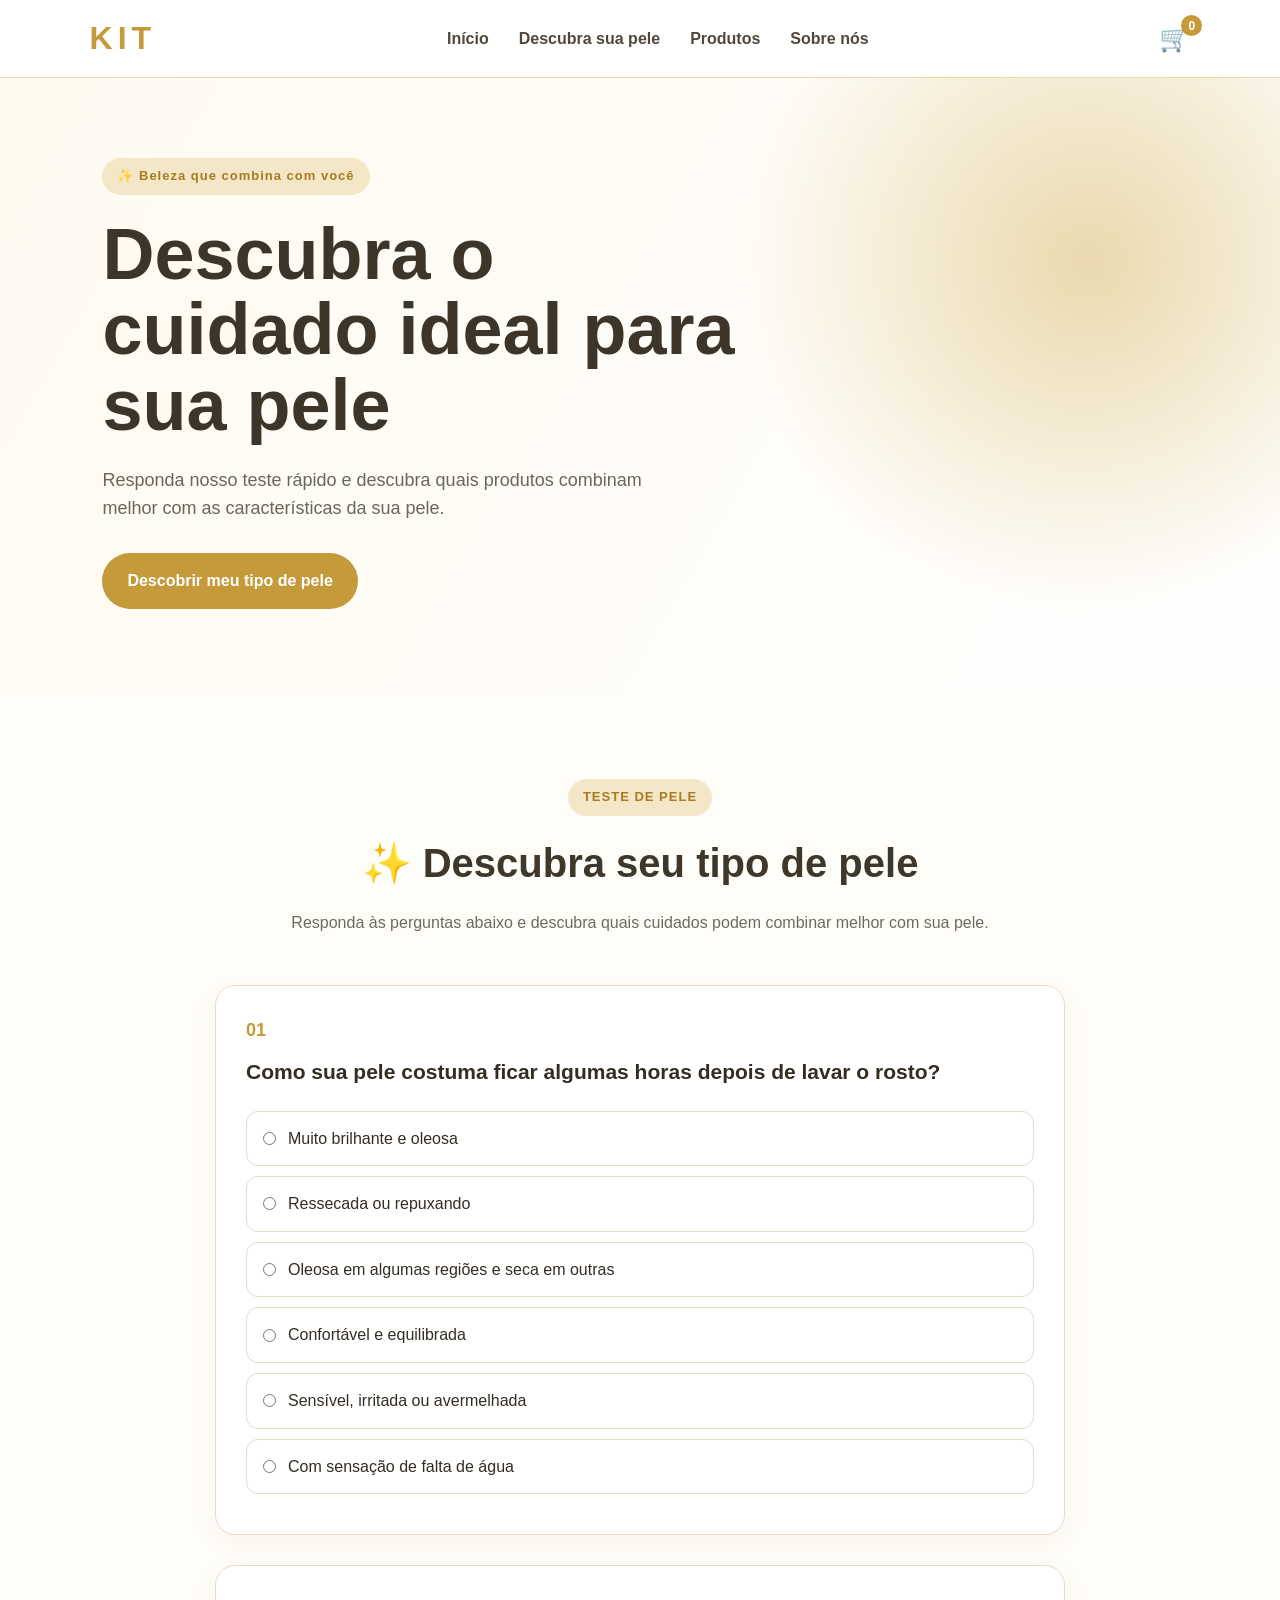
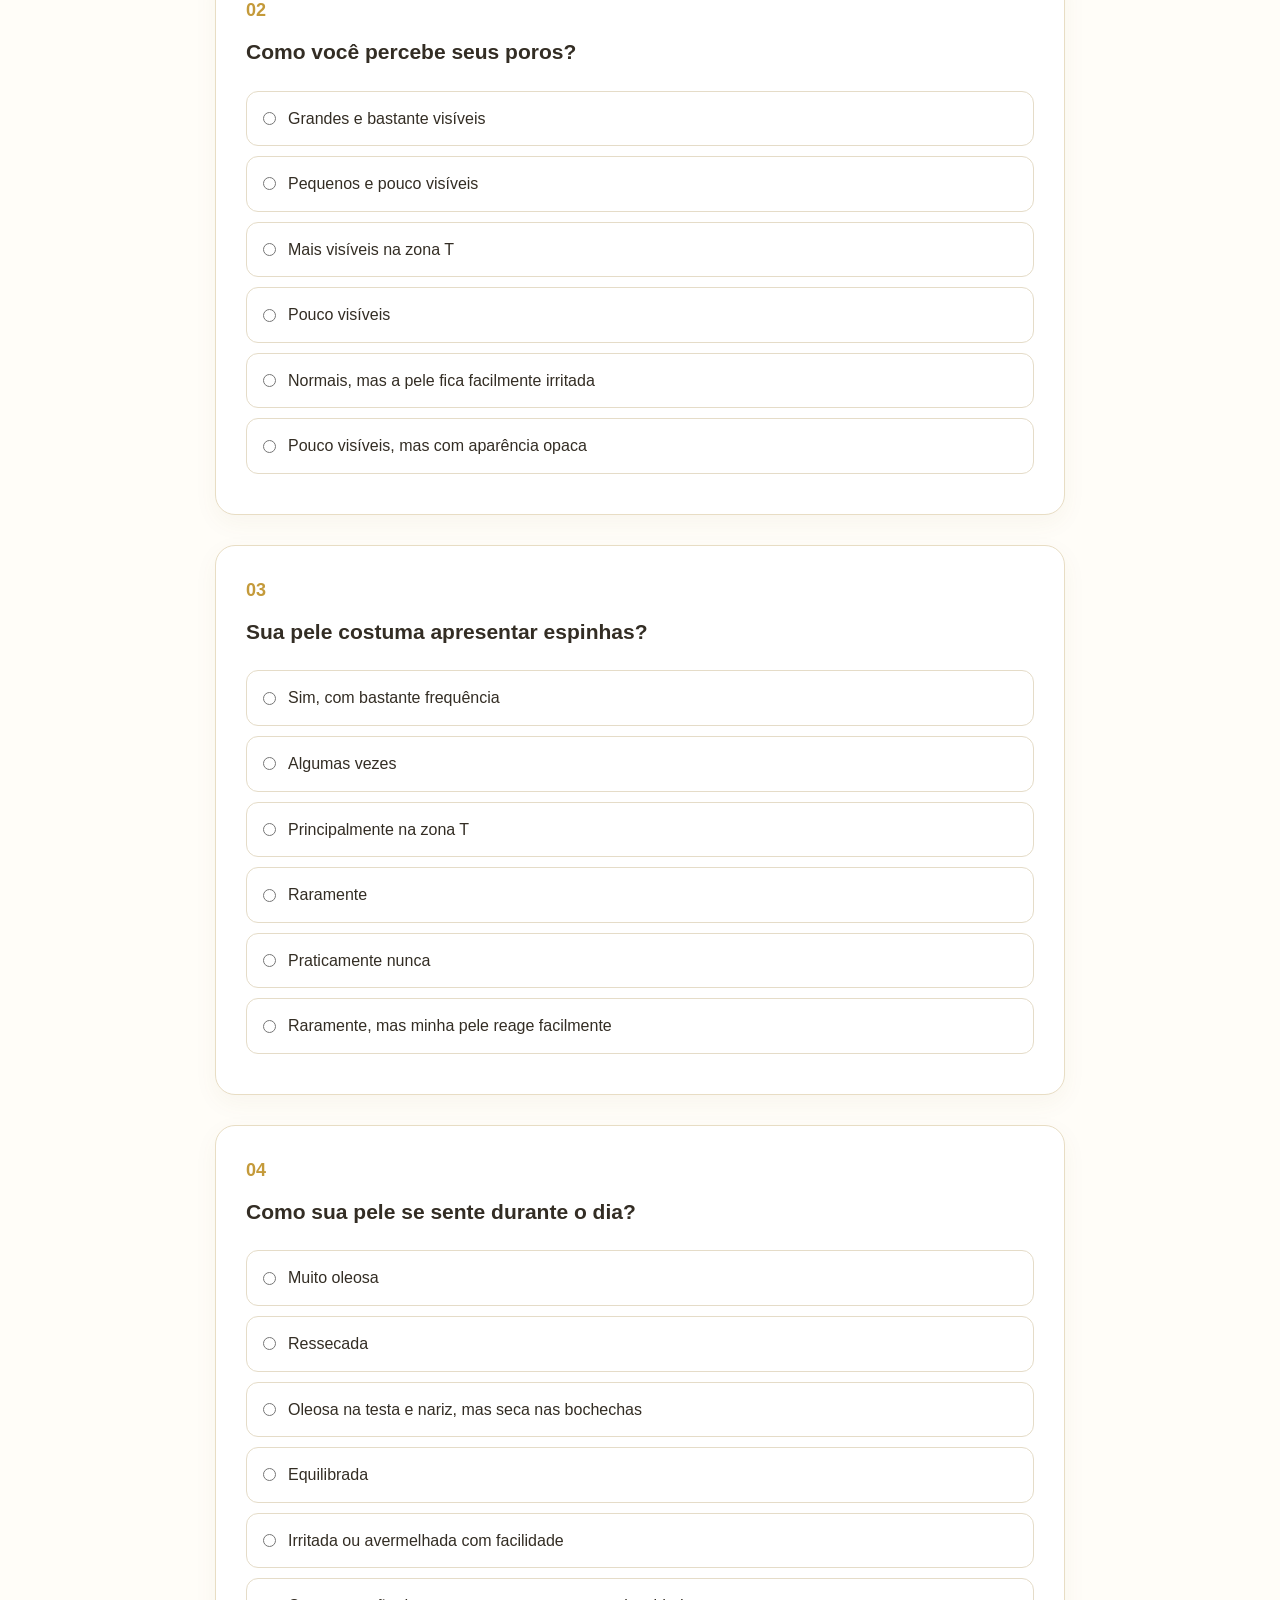
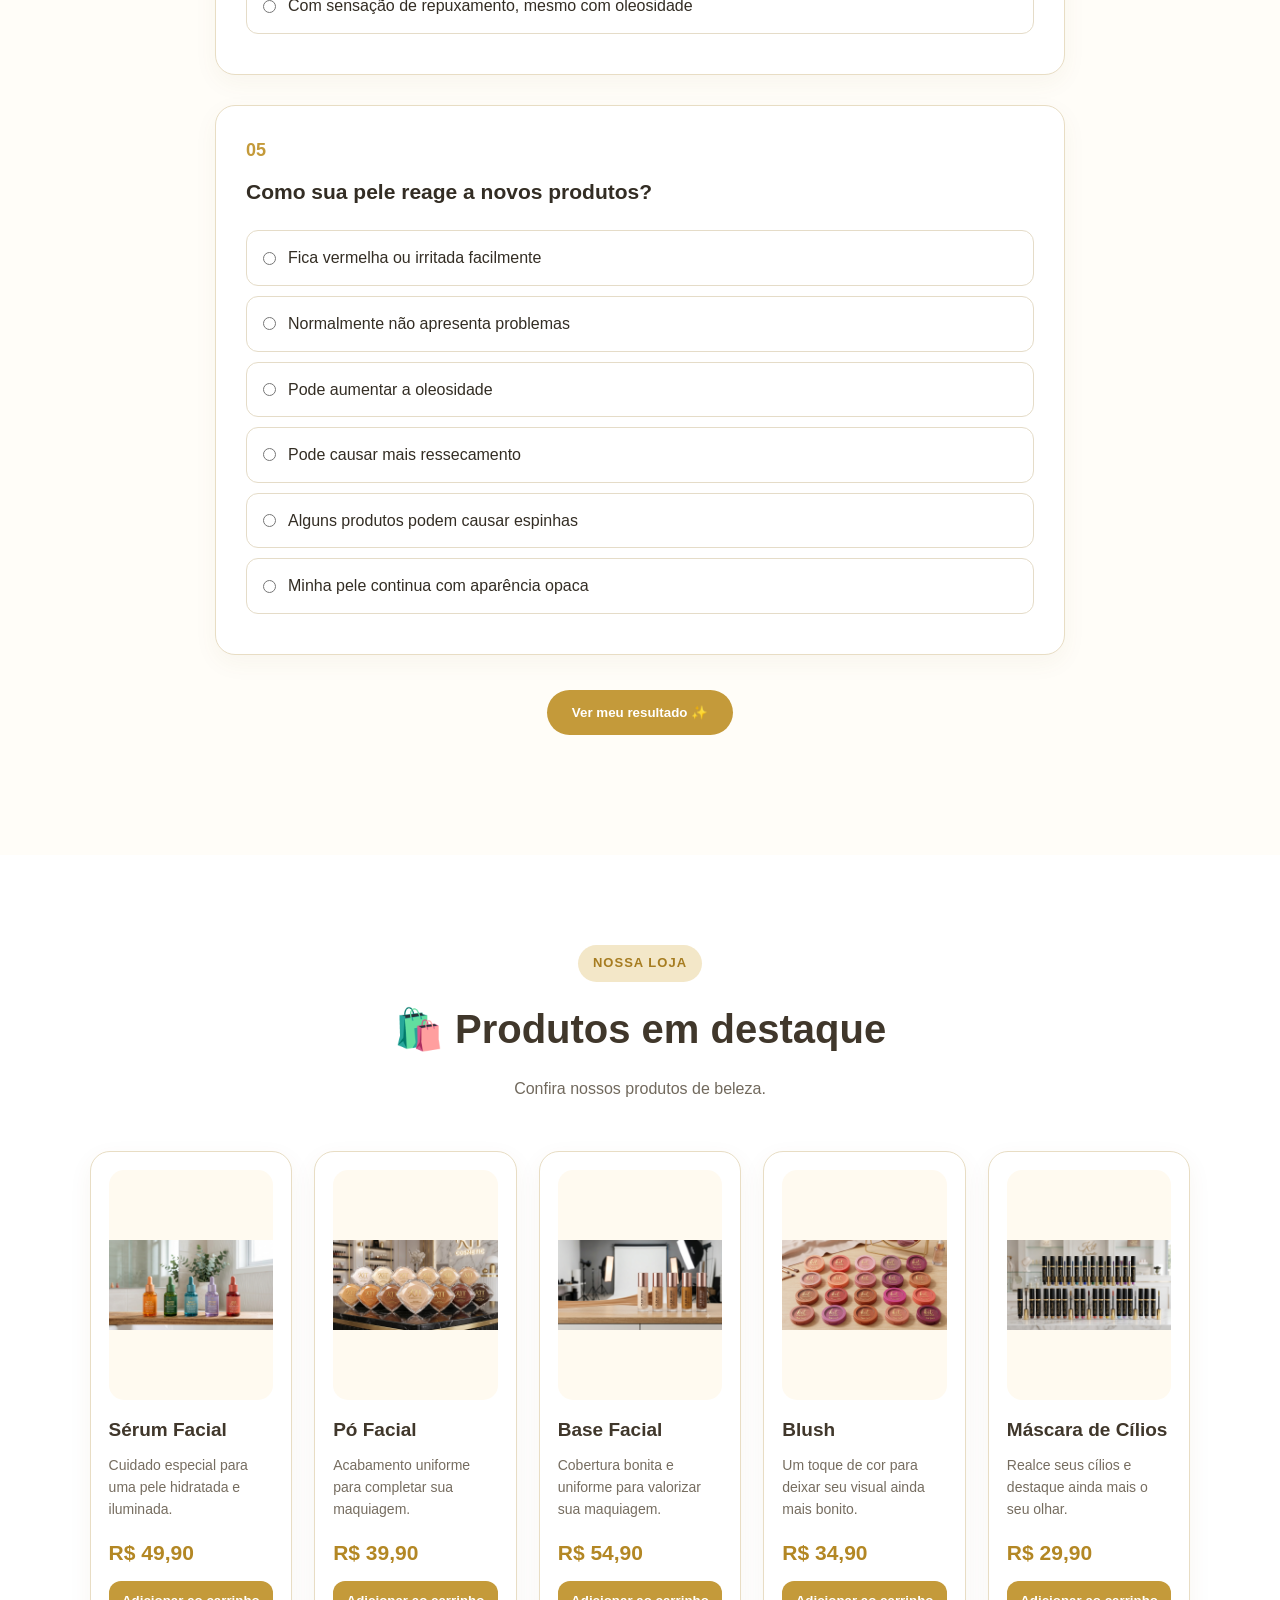
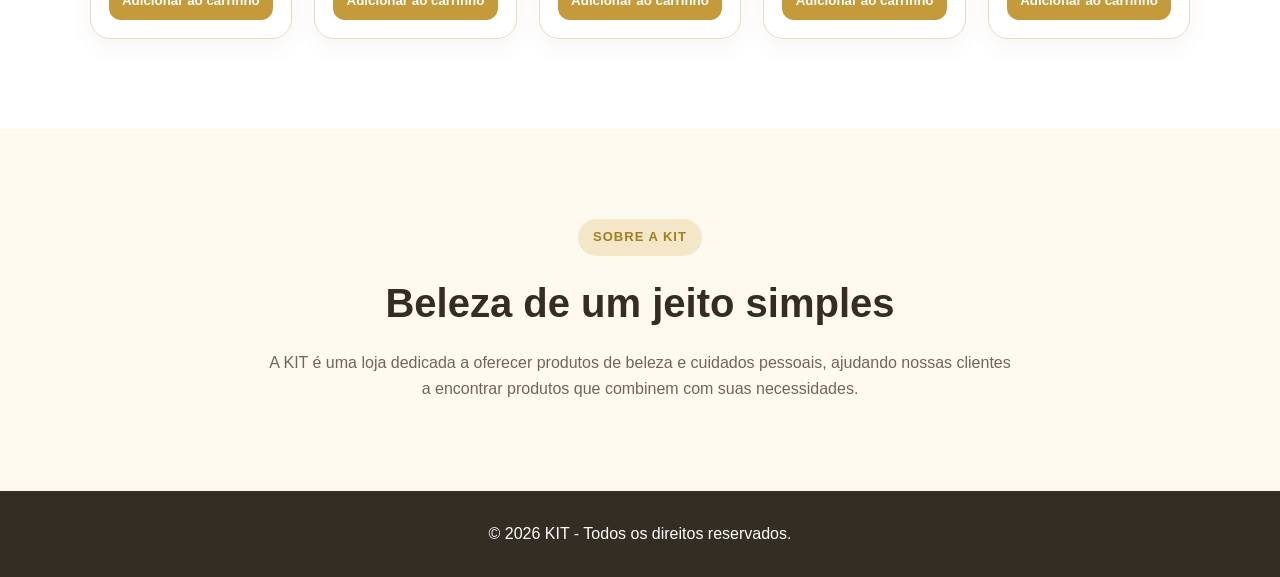
==== index.html @ 7e0942c6 "atualização" ====
<!DOCTYPE html>
<html lang="pt-BR">

<head>
    <meta charset="UTF-8">
    <meta name="viewport" content="width=device-width, initial-scale=1.0">

    <title>KIT | Cosméticos</title>

    <link rel="stylesheet" href="styles.css">
</head>

<body>

<header class="header">

    <a href="#inicio" class="logo">
        KIT
    </a>

    <nav class="menu">
        <a href="#inicio">Início</a>
        <a href="#pele">Descubra sua pele</a>
        <a href="#produtos">Produtos</a>
        <a href="#sobre">Sobre nós</a>
    </nav>

    <button class="carrinho" id="abrirCarrinho" type="button">
        🛒
        <span id="contadorCarrinho">0</span>
    </button>

</header>


<main>

    <!-- BANNER -->

    <section id="inicio" class="banner">

        <div class="banner-texto">

            <span class="tag-banner">
                ✨ Beleza que combina com você
            </span>

            <h1>
                Descubra o cuidado
                ideal para sua pele
            </h1>

            <p>
                Responda nosso teste rápido e descubra
                quais produtos combinam melhor com
                as características da sua pele.
            </p>

            <a href="#pele" class="botao">
                Descobrir meu tipo de pele
            </a>

        </div>

    </section>


    <!-- QUIZ -->

    <section id="pele" class="questionario">

        <div class="titulo-secao">

            <span class="tag">
                TESTE DE PELE
            </span>

            <h2>
                ✨ Descubra seu tipo de pele
            </h2>

            <p>
                Responda às perguntas abaixo e descubra
                quais cuidados podem combinar melhor
                com sua pele.
            </p>

        </div>


        <form id="formularioPele">

            <div class="pergunta">

                <span class="numero-pergunta">01</span>

                <h3>
                    Como sua pele costuma ficar algumas
                    horas depois de lavar o rosto?
                </h3>

                <label>
                    <input type="radio" name="pergunta1" value="oleosa" required>
                    <span>Muito brilhante e oleosa</span>
                </label>

                <label>
                    <input type="radio" name="pergunta1" value="seca">
                    <span>Ressecada ou repuxando</span>
                </label>

                <label>
                    <input type="radio" name="pergunta1" value="mista">
                    <span>Oleosa em algumas regiões e seca em outras</span>
                </label>

                <label>
                    <input type="radio" name="pergunta1" value="normal">
                    <span>Confortável e equilibrada</span>
                </label>

                <label>
                    <input type="radio" name="pergunta1" value="sensivel">
                    <span>Sensível, irritada ou avermelhada</span>
                </label>

                <label>
                    <input type="radio" name="pergunta1" value="desidratada">
                    <span>Com sensação de falta de água</span>
                </label>

            </div>


            <div class="pergunta">

                <span class="numero-pergunta">02</span>

                <h3>
                    Como você percebe seus poros?
                </h3>

                <label>
                    <input type="radio" name="pergunta2" value="oleosa" required>
                    <span>Grandes e bastante visíveis</span>
                </label>

                <label>
                    <input type="radio" name="pergunta2" value="seca">
                    <span>Pequenos e pouco visíveis</span>
                </label>

                <label>
                    <input type="radio" name="pergunta2" value="mista">
                    <span>Mais visíveis na zona T</span>
                </label>

                <label>
                    <input type="radio" name="pergunta2" value="normal">
                    <span>Pouco visíveis</span>
                </label>

                <label>
                    <input type="radio" name="pergunta2" value="sensivel">
                    <span>Normais, mas a pele fica facilmente irritada</span>
                </label>

                <label>
                    <input type="radio" name="pergunta2" value="desidratada">
                    <span>Pouco visíveis, mas com aparência opaca</span>
                </label>

            </div>


            <div class="pergunta">

                <span class="numero-pergunta">03</span>

                <h3>
                    Sua pele costuma apresentar espinhas?
                </h3>

                <label>
                    <input type="radio" name="pergunta3" value="acneica" required>
                    <span>Sim, com bastante frequência</span>
                </label>

                <label>
                    <input type="radio" name="pergunta3" value="oleosa">
                    <span>Algumas vezes</span>
                </label>

                <label>
                    <input type="radio" name="pergunta3" value="mista">
                    <span>Principalmente na zona T</span>
                </label>

                <label>
                    <input type="radio" name="pergunta3" value="normal">
                    <span>Raramente</span>
                </label>

                <label>
                    <input type="radio" name="pergunta3" value="seca">
                    <span>Praticamente nunca</span>
                </label>

                <label>
                    <input type="radio" name="pergunta3" value="sensivel">
                    <span>Raramente, mas minha pele reage facilmente</span>
                </label>

            </div>


            <div class="pergunta">

                <span class="numero-pergunta">04</span>

                <h3>
                    Como sua pele se sente durante o dia?
                </h3>

                <label>
                    <input type="radio" name="pergunta4" value="oleosa" required>
                    <span>Muito oleosa</span>
                </label>

                <label>
                    <input type="radio" name="pergunta4" value="seca">
                    <span>Ressecada</span>
                </label>

                <label>
                    <input type="radio" name="pergunta4" value="mista">
                    <span>Oleosa na testa e nariz, mas seca nas bochechas</span>
                </label>

                <label>
                    <input type="radio" name="pergunta4" value="normal">
                    <span>Equilibrada</span>
                </label>

                <label>
                    <input type="radio" name="pergunta4" value="sensivel">
                    <span>Irritada ou avermelhada com facilidade</span>
                </label>

                <label>
                    <input type="radio" name="pergunta4" value="desidratada">
                    <span>Com sensação de repuxamento, mesmo com oleosidade</span>
                </label>

            </div>


            <div class="pergunta">

                <span class="numero-pergunta">05</span>

                <h3>
                    Como sua pele reage a novos produtos?
                </h3>

                <label>
                    <input type="radio" name="pergunta5" value="sensivel" required>
                    <span>Fica vermelha ou irritada facilmente</span>
                </label>

                <label>
                    <input type="radio" name="pergunta5" value="normal">
                    <span>Normalmente não apresenta problemas</span>
                </label>

                <label>
                    <input type="radio" name="pergunta5" value="oleosa">
                    <span>Pode aumentar a oleosidade</span>
                </label>

                <label>
                    <input type="radio" name="pergunta5" value="seca">
                    <span>Pode causar mais ressecamento</span>
                </label>

                <label>
                    <input type="radio" name="pergunta5" value="acneica">
                    <span>Alguns produtos podem causar espinhas</span>
                </label>

                <label>
                    <input type="radio" name="pergunta5" value="desidratada">
                    <span>Minha pele continua com aparência opaca</span>
                </label>

            </div>


            <button type="submit" class="botao resultado-btn">
                Ver meu resultado ✨
            </button>

        </form>


        <div id="resultado" class="resultado"></div>

    </section>


    <!-- PRODUTOS -->

    <section id="produtos" class="produtos">

        <div class="titulo-secao">

            <span class="tag">
                NOSSA LOJA
            </span>

            <h2>
                🛍️ Produtos em destaque
            </h2>

            <p>
                Confira nossos produtos de beleza.
            </p>

        </div>


        <div class="produtos-container">


            <article class="produto">

                <div class="produto-imagem">
                    <img src="seruns.png" alt="Sérum facial">
                </div>

                <h3>Sérum Facial</h3>

                <p>
                    Cuidado especial para uma pele hidratada
                    e iluminada.
                </p>

                <span class="preco">
                    R$ 49,90
                </span>

                <button class="btn-comprar" data-produto="Sérum Facial">
                    Adicionar ao carrinho
                </button>

            </article>


            <article class="produto">

                <div class="produto-imagem">
                    <img src="pó.png" alt="Pó facial">
                </div>

                <h3>Pó Facial</h3>

                <p>
                    Acabamento uniforme para completar
                    sua maquiagem.
                </p>

                <span class="preco">
                    R$ 39,90
                </span>

                <button class="btn-comprar" data-produto="Pó Facial">
                    Adicionar ao carrinho
                </button>

            </article>


            <article class="produto">

                <div class="produto-imagem">
                    <img src="base.png" alt="Base facial">
                </div>

                <h3>Base Facial</h3>

                <p>
                    Cobertura bonita e uniforme para
                    valorizar sua maquiagem.
                </p>

                <span class="preco">
                    R$ 54,90
                </span>

                <button class="btn-comprar" data-produto="Base Facial">
                    Adicionar ao carrinho
                </button>

            </article>


            <article class="produto">

                <div class="produto-imagem">
                    <img src="blush.png" alt="Blush">
                </div>

                <h3>Blush</h3>

                <p>
                    Um toque de cor para deixar seu visual
                    ainda mais bonito.
                </p>

                <span class="preco">
                    R$ 34,90
                </span>

                <button class="btn-comprar" data-produto="Blush">
                    Adicionar ao carrinho
                </button>

            </article>


            <article class="produto">

                <div class="produto-imagem">
                    <img src="cilios.png" alt="Máscara de cílios">
                </div>

                <h3>Máscara de Cílios</h3>

                <p>
                    Realce seus cílios e destaque ainda
                    mais o seu olhar.
                </p>

                <span class="preco">
                    R$ 29,90
                </span>

                <button class="btn-comprar" data-produto="Máscara de Cílios">
                    Adicionar ao carrinho
                </button>

            </article>

        </div>

    </section>


    <!-- SOBRE -->

    <section id="sobre" class="sobre">

        <span class="tag">
            SOBRE A KIT
        </span>

        <h2>
            Beleza de um jeito simples
        </h2>

        <p>
            A KIT é uma loja dedicada a oferecer produtos
            de beleza e cuidados pessoais, ajudando nossas
            clientes a encontrar produtos que combinem com
            suas necessidades.
        </p>

    </section>

</main>


<!-- MODAL DO CARRINHO -->

<div id="modalCarrinho" class="modal">

    <div class="modal-conteudo">

        <button id="fecharCarrinho" class="fechar" type="button">
            ×
        </button>

        <h2>
            🛒 Seu carrinho
        </h2>

        <div id="listaCarrinho">
            <p class="carrinho-vazio">
                Seu carrinho está vazio.
            </p>
        </div>

        <div class="total-carrinho">
            Total:
            <strong id="totalCarrinho">
                R$ 0,00
            </strong>
        </div>

        <button id="finalizarCompra" class="botao" type="button">
            Finalizar compra
        </button>

    </div>

</div>


<footer>

    <p>
        © 2026 KIT - Todos os direitos reservados.
    </p>

</footer>


<script src="script.js"></script>

</body>
</html>
---- styles.css ----
* {
    margin: 0;
    padding: 0;
    box-sizing: border-box;
}

html {
    scroll-behavior: smooth;
}

body {
    font-family: Arial, Helvetica, sans-serif;
    background: #fffdf8;
    color: #332d24;
    line-height: 1.6;
}

.header {
    position: sticky;
    top: 0;
    z-index: 1000;

    min-height: 78px;
    padding: 0 7%;

    display: flex;
    align-items: center;
    justify-content: space-between;

    background: rgba(255, 255, 255, 0.96);
    border-bottom: 1px solid #ead9ad;
}

.logo {
    text-decoration: none;
    color: #c49a3a;

    font-size: 32px;
    font-weight: 900;
    letter-spacing: 5px;
}

.menu {
    display: flex;
    align-items: center;
    gap: 30px;
}

.menu a {
    color: #51483b;
    text-decoration: none;
    font-weight: 600;
    transition: 0.2s;
}

.menu a:hover {
    color: #c49a3a;
}

.carrinho {
    position: relative;

    border: 0;
    background: transparent;

    font-size: 25px;
    cursor: pointer;
}

#contadorCarrinho {
    position: absolute;
    top: -9px;
    right: -12px;

    min-width: 21px;
    height: 21px;

    display: flex;
    align-items: center;
    justify-content: center;

    border-radius: 50%;

    background: #c49a3a;
    color: white;

    font-size: 12px;
    font-weight: bold;
}

.banner {
    min-height: 570px;

    display: flex;
    align-items: center;

    padding: 80px 8%;

    background:
        radial-gradient(circle at 85% 30%, #ead9ad 0, transparent 30%),
        linear-gradient(120deg, #fffaf0, #ffffff);
}

.banner-texto {
    max-width: 650px;
}

.tag,
.tag-banner {
    display: inline-block;

    padding: 8px 15px;

    border-radius: 30px;

    background: #f3e7c8;
    color: #a67c20;

    font-size: 13px;
    font-weight: 800;
    letter-spacing: 1px;
}

.banner h1 {
    margin: 22px 0;

    font-size: clamp(42px, 6vw, 72px);
    line-height: 1.05;

    color: #3d3529;
}

.banner p {
    max-width: 570px;
    margin-bottom: 30px;

    color: #6d6559;
    font-size: 18px;
}

.botao {
    display: inline-block;

    padding: 15px 25px;

    border: 0;
    border-radius: 30px;

    background: #c49a3a;
    color: white;

    text-decoration: none;
    font-weight: 800;

    cursor: pointer;

    transition: 0.25s;
}

.botao:hover {
    background: #a67c20;
    transform: translateY(-2px);
}

.questionario,
.produtos,
.sobre {
    padding: 90px 7%;
}

.titulo-secao {
    max-width: 750px;
    margin: 0 auto 50px;

    text-align: center;
}

.titulo-secao h2 {
    margin: 15px 0;

    font-size: 40px;
    color: #40372b;
}

.titulo-secao p {
    color: #71695d;
}

.pergunta {
    max-width: 850px;
    margin: 0 auto 30px;
    padding: 30px;

    background: white;
    border: 1px solid #e8ddc4;
    border-radius: 20px;

    box-shadow: 0 8px 25px rgba(120, 90, 30, 0.05);
}

.numero-pergunta {
    color: #c49a3a;
    font-weight: 900;
    font-size: 18px;
}

.pergunta h3 {
    margin: 10px 0 22px;
    font-size: 21px;
}

.pergunta label {
    display: flex;
    align-items: center;
    gap: 12px;

    margin: 10px 0;
    padding: 14px 16px;

    border: 1px solid #e5dcc8;
    border-radius: 12px;

    cursor: pointer;

    transition: 0.2s;
}

.pergunta label:hover {
    border-color: #c9a957;
    background: #fffdf7;
}

.pergunta input {
    accent-color: #c49a3a;
}

.resultado-btn {
    display: block;
    margin: 35px auto 0;
}

.resultado {
    max-width: 850px;
    margin: 30px auto 0;
}

.resultado-card {
    padding: 30px;

    border-radius: 20px;

    background: #faf3df;
    border: 1px solid #e5d3a3;

    text-align: center;
}

.resultado-card h3 {
    margin-bottom: 10px;
    color: #a67c20;
    font-size: 28px;
}

.produtos {
    background: #ffffff;
}

.produtos-container {
    max-width: 1200px;
    margin: auto;

    display: grid;
    grid-template-columns: repeat(5, 1fr);
    gap: 22px;
}

.produto {
    display: flex;
    flex-direction: column;

    padding: 18px;

    background: white;

    border: 1px solid #e8ddc4;
    border-radius: 20px;

    box-shadow: 0 8px 25px rgba(120, 90, 30, 0.06);

    transition: 0.25s;
}

.produto:hover {
    transform: translateY(-6px);
    box-shadow: 0 15px 35px rgba(120, 90, 30, 0.12);
}

.produto-imagem {
    width: 100%;
    height: 230px;

    display: flex;
    align-items: center;
    justify-content: center;

    margin-bottom: 15px;

    overflow: hidden;

    border-radius: 15px;
    background: #fffaf0;
}

.produto-imagem img {
    width: 100%;
    height: 100%;

    object-fit: contain;

    transition: transform 0.3s;
}

.produto:hover .produto-imagem img {
    transform: scale(1.05);
}

.produto h3 {
    margin-bottom: 8px;
    color: #40372b;
    font-size: 19px;
}

.produto p {
    min-height: 70px;
    color: #766d60;
    font-size: 14px;
}

.preco {
    display: block;

    margin: 12px 0;

    color: #b38724;

    font-size: 21px;
    font-weight: 900;
}

.btn-comprar {
    width: 100%;

    margin-top: auto;
    padding: 12px;

    border: 0;
    border-radius: 12px;

    background: #c49a3a;
    color: white;

    font-weight: 700;

    cursor: pointer;

    transition: 0.2s;
}

.btn-comprar:hover {
    background: #a67c20;
}

.sobre {
    text-align: center;
    background: #fffaf0;
}

.sobre h2 {
    margin: 15px 0;
    font-size: 40px;
}

.sobre p {
    max-width: 750px;
    margin: auto;
    color: #6f6659;
}

footer {
    padding: 30px;

    background: #332d24;
    color: #fff;

    text-align: center;
}


/* MODAL */

.modal {
    position: fixed;
    inset: 0;

    z-index: 2000;

    display: none;
    align-items: center;
    justify-content: center;

    padding: 20px;

    background: rgba(40, 35, 25, 0.6);
}

.modal.aberto {
    display: flex;
}

.modal-conteudo {
    position: relative;

    width: 100%;
    max-width: 550px;
    max-height: 85vh;

    overflow-y: auto;

    padding: 30px;

    border-radius: 20px;

    background: white;
}

.modal-conteudo h2 {
    margin-bottom: 25px;
}

.fechar {
    position: absolute;
    top: 12px;
    right: 18px;

    border: 0;
    background: transparent;

    color: #6c5b3f;

    font-size: 32px;
    cursor: pointer;
}

.item-carrinho {
    display: flex;
    align-items: center;
    justify-content: space-between;

    gap: 15px;

    padding: 15px 0;

    border-bottom: 1px solid #eee;
}

.remover-item {
    padding: 7px 10px;

    border: 0;
    border-radius: 8px;

    background: #f0e4c6;
    color: #8c681d;

    cursor: pointer;
}

.carrinho-vazio {
    padding: 20px 0;
    color: #777;
}

.total-carrinho {
    display: flex;
    justify-content: space-between;

    margin: 25px 0;

    font-size: 20px;
}


/* RESPONSIVO */

@media (max-width: 1050px) {

    .produtos-container {
        grid-template-columns: repeat(3, 1fr);
    }

}

@media (max-width: 750px) {

    .header {
        padding: 15px 5%;
        flex-wrap: wrap;
        gap: 15px;
    }

    .menu {
        order: 3;
        width: 100%;

        justify-content: center;
        gap: 15px;

        overflow-x: auto;
    }

    .menu a {
        font-size: 13px;
        white-space: nowrap;
    }

    .banner {
        min-height: 500px;
        padding: 60px 6%;
    }

    .banner h1 {
        font-size: 43px;
    }

    .questionario,
    .produtos,
    .sobre {
        padding: 65px 5%;
    }

    .titulo-secao h2,
    .sobre h2 {
        font-size: 32px;
    }

    .produtos-container {
        grid-template-columns: repeat(2, 1fr);
    }

}

@media (max-width: 480px) {

    .produtos-container {
        grid-template-columns: 1fr;
    }

    .produto-imagem {
        height: 280px;
    }

    .pergunta {
        padding: 20px;
    }

}
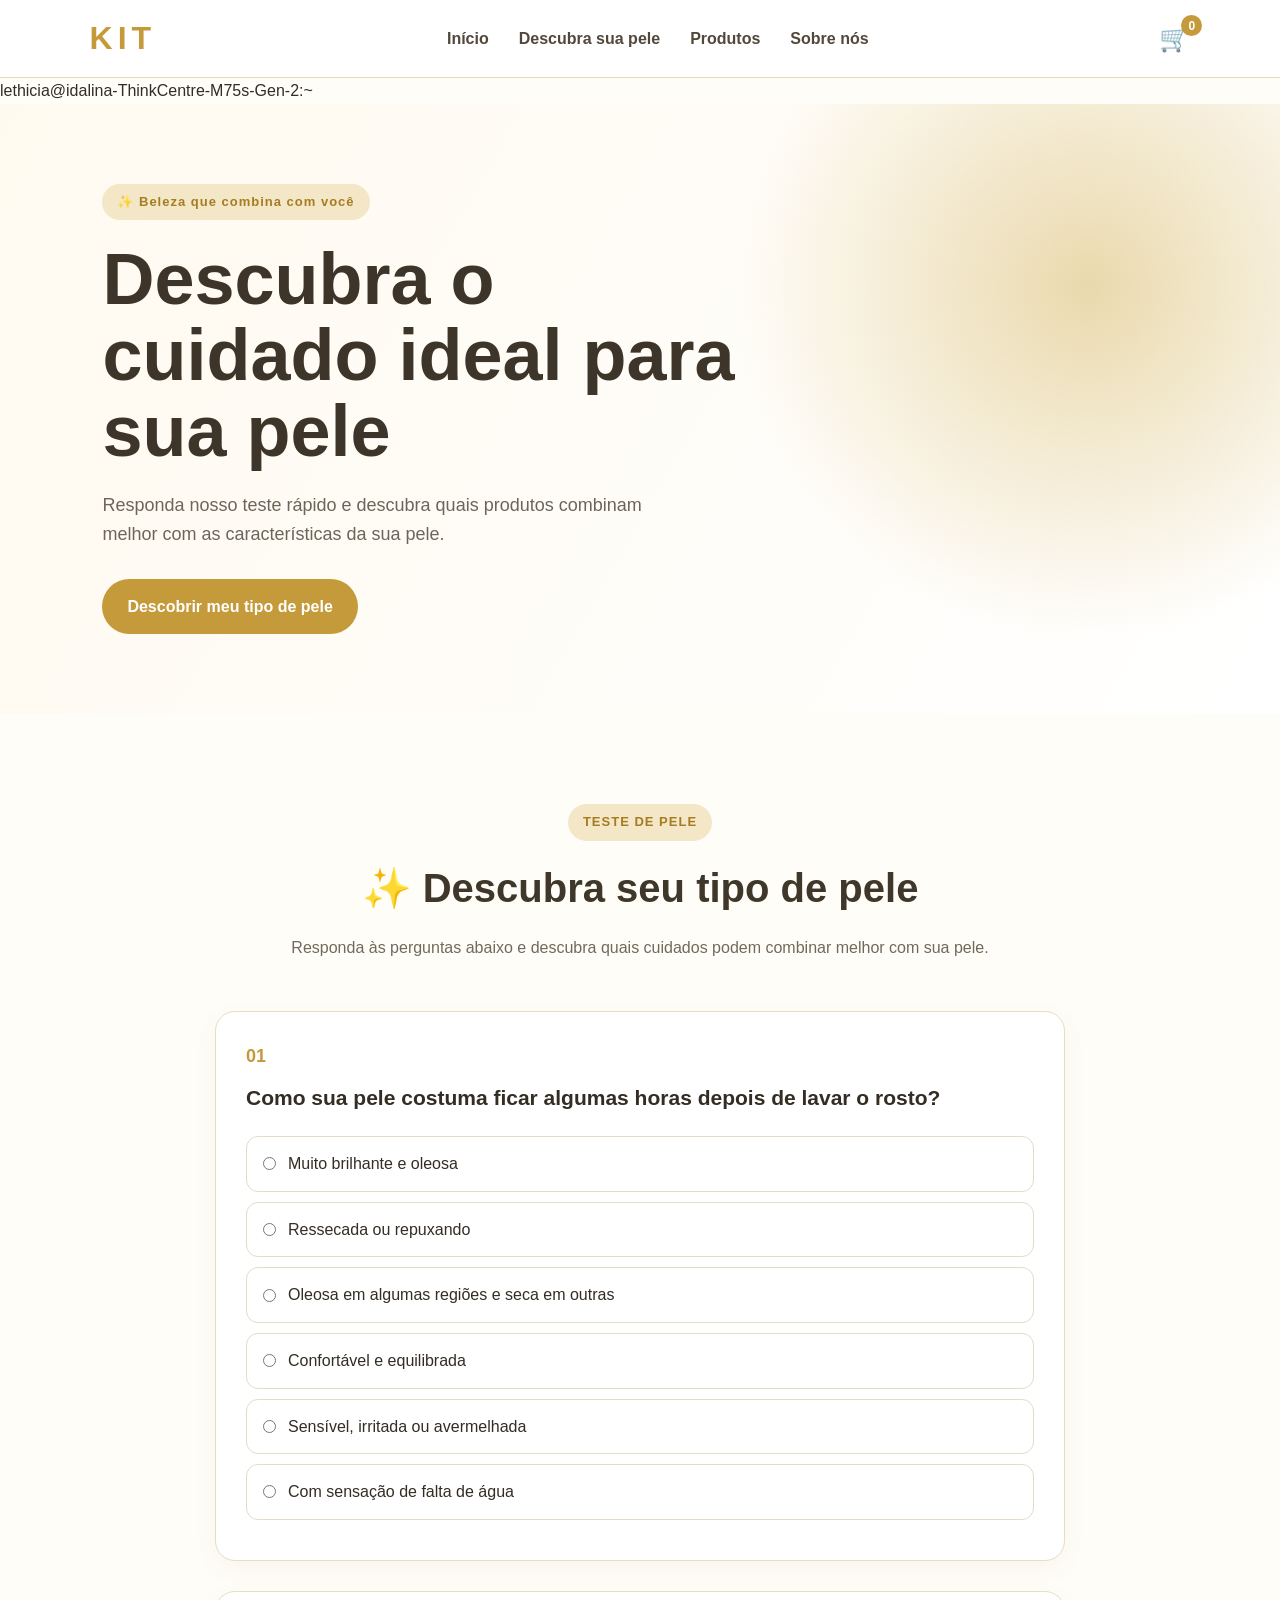
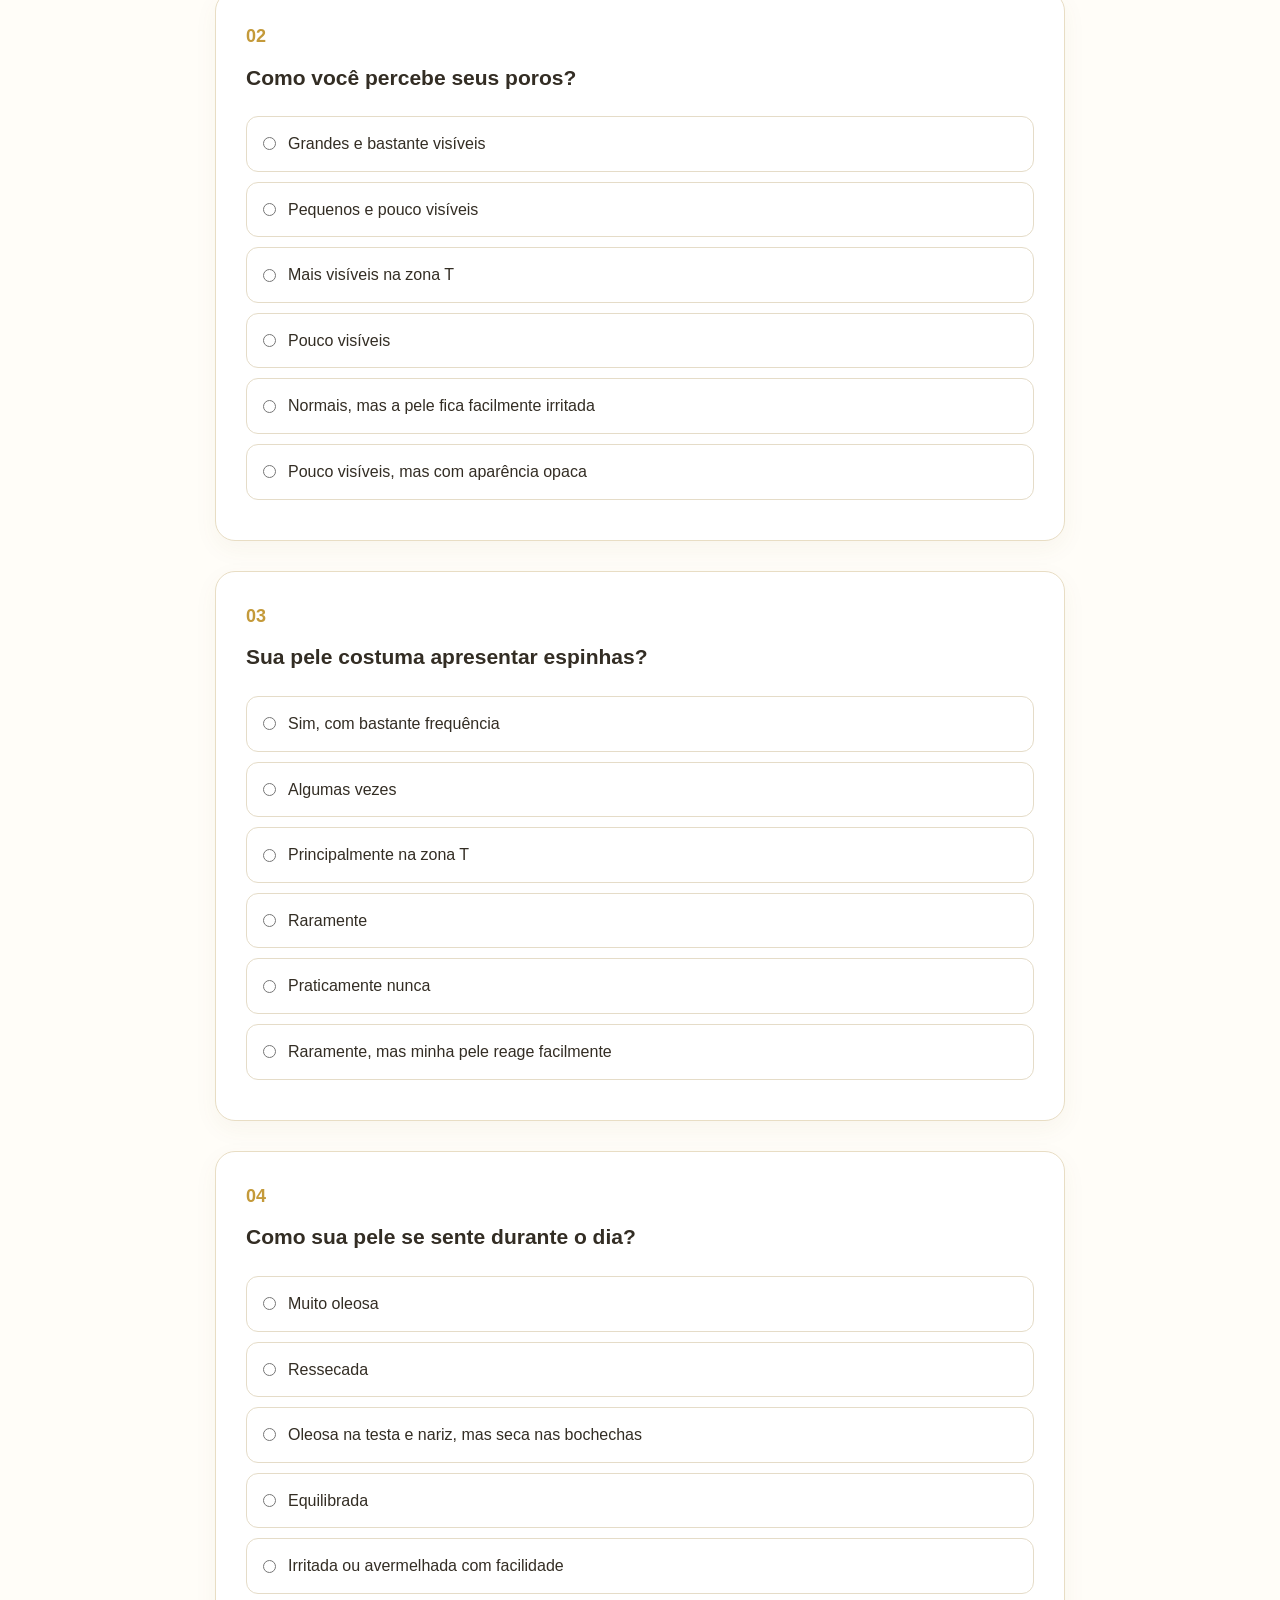
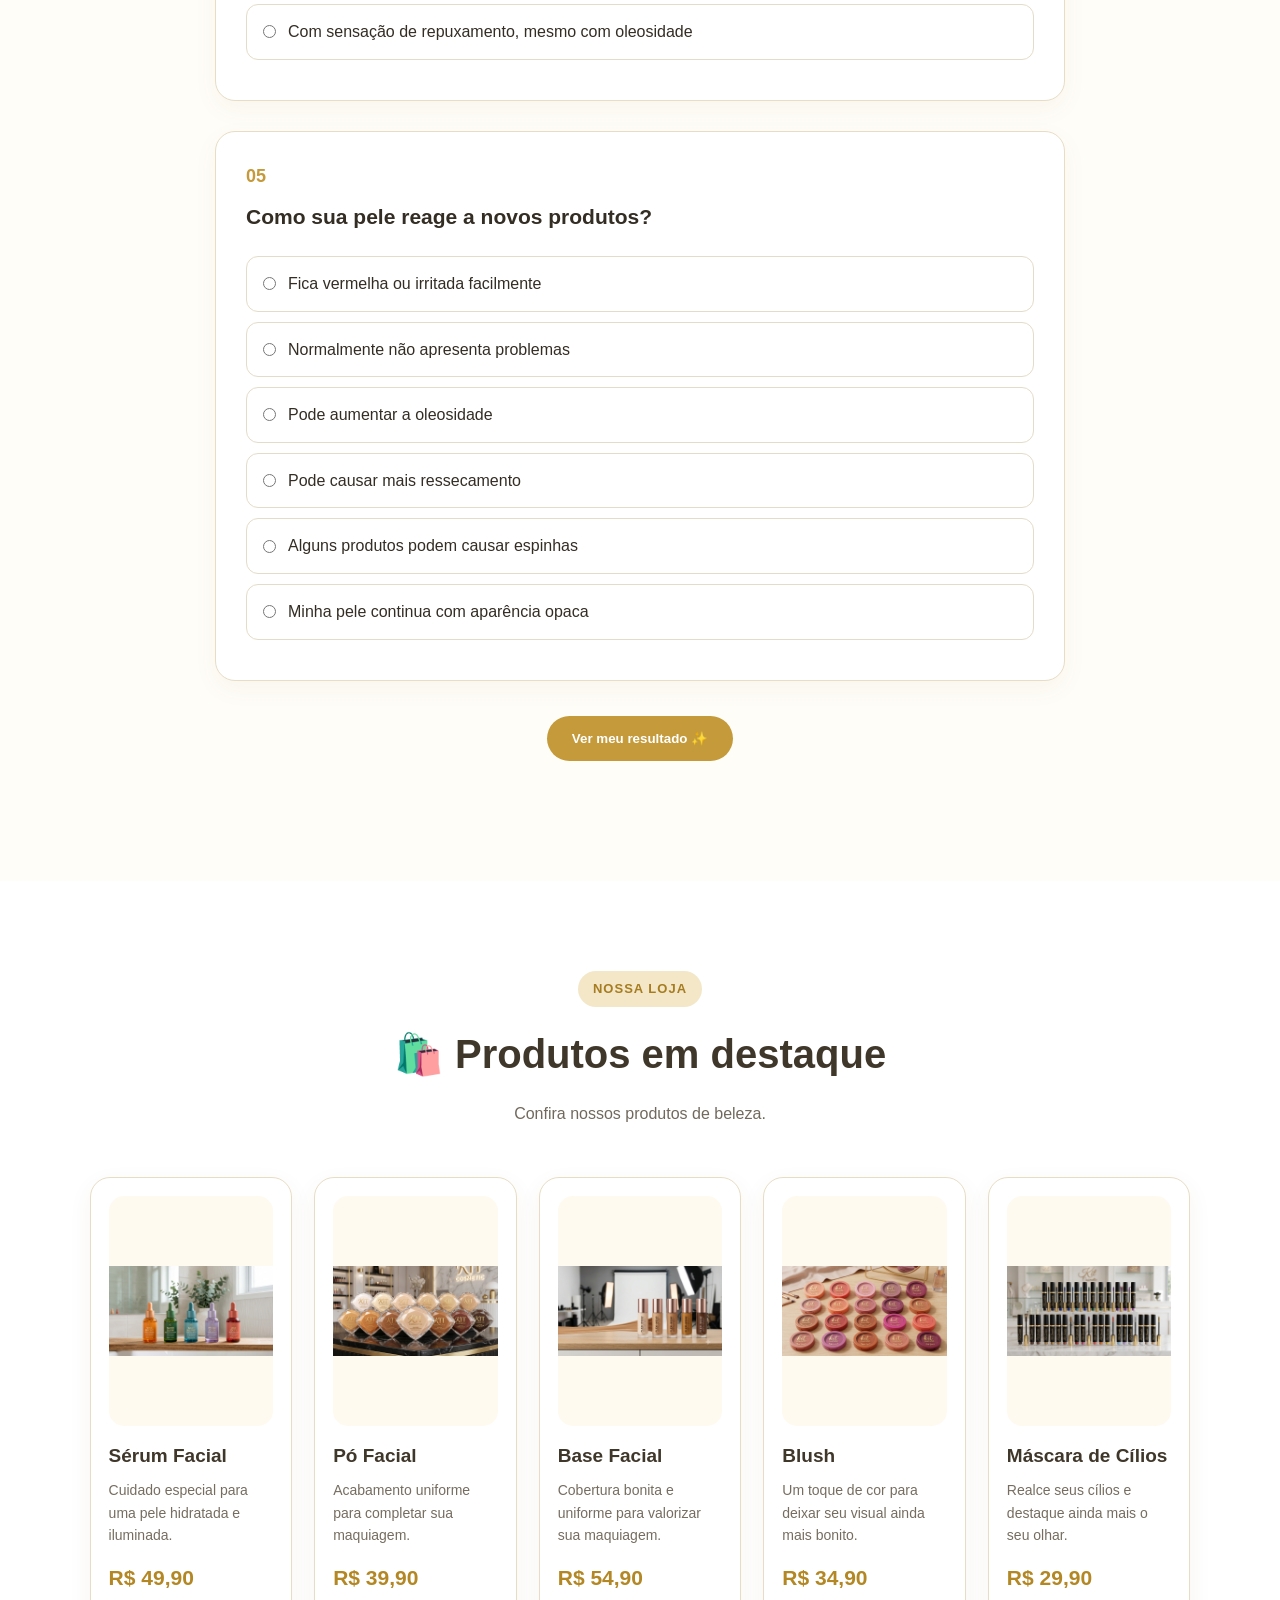
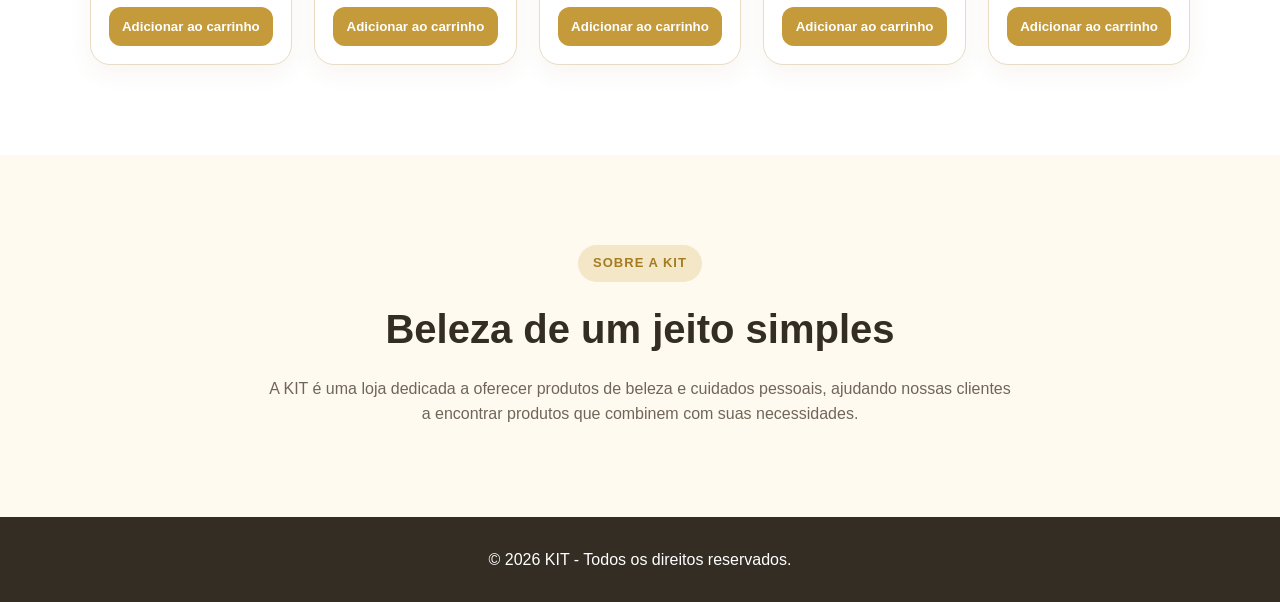
==== commit 65a2ea8e: "atualização" ====
--- a/index.html
+++ b/index.html
@@ -30,7 +30,7 @@
         <span id="contadorCarrinho">0</span>
     </button>
 
-</header>
+</header>lethicia@idalina-ThinkCentre-M75s-Gen-2:~
 
 
 <main>
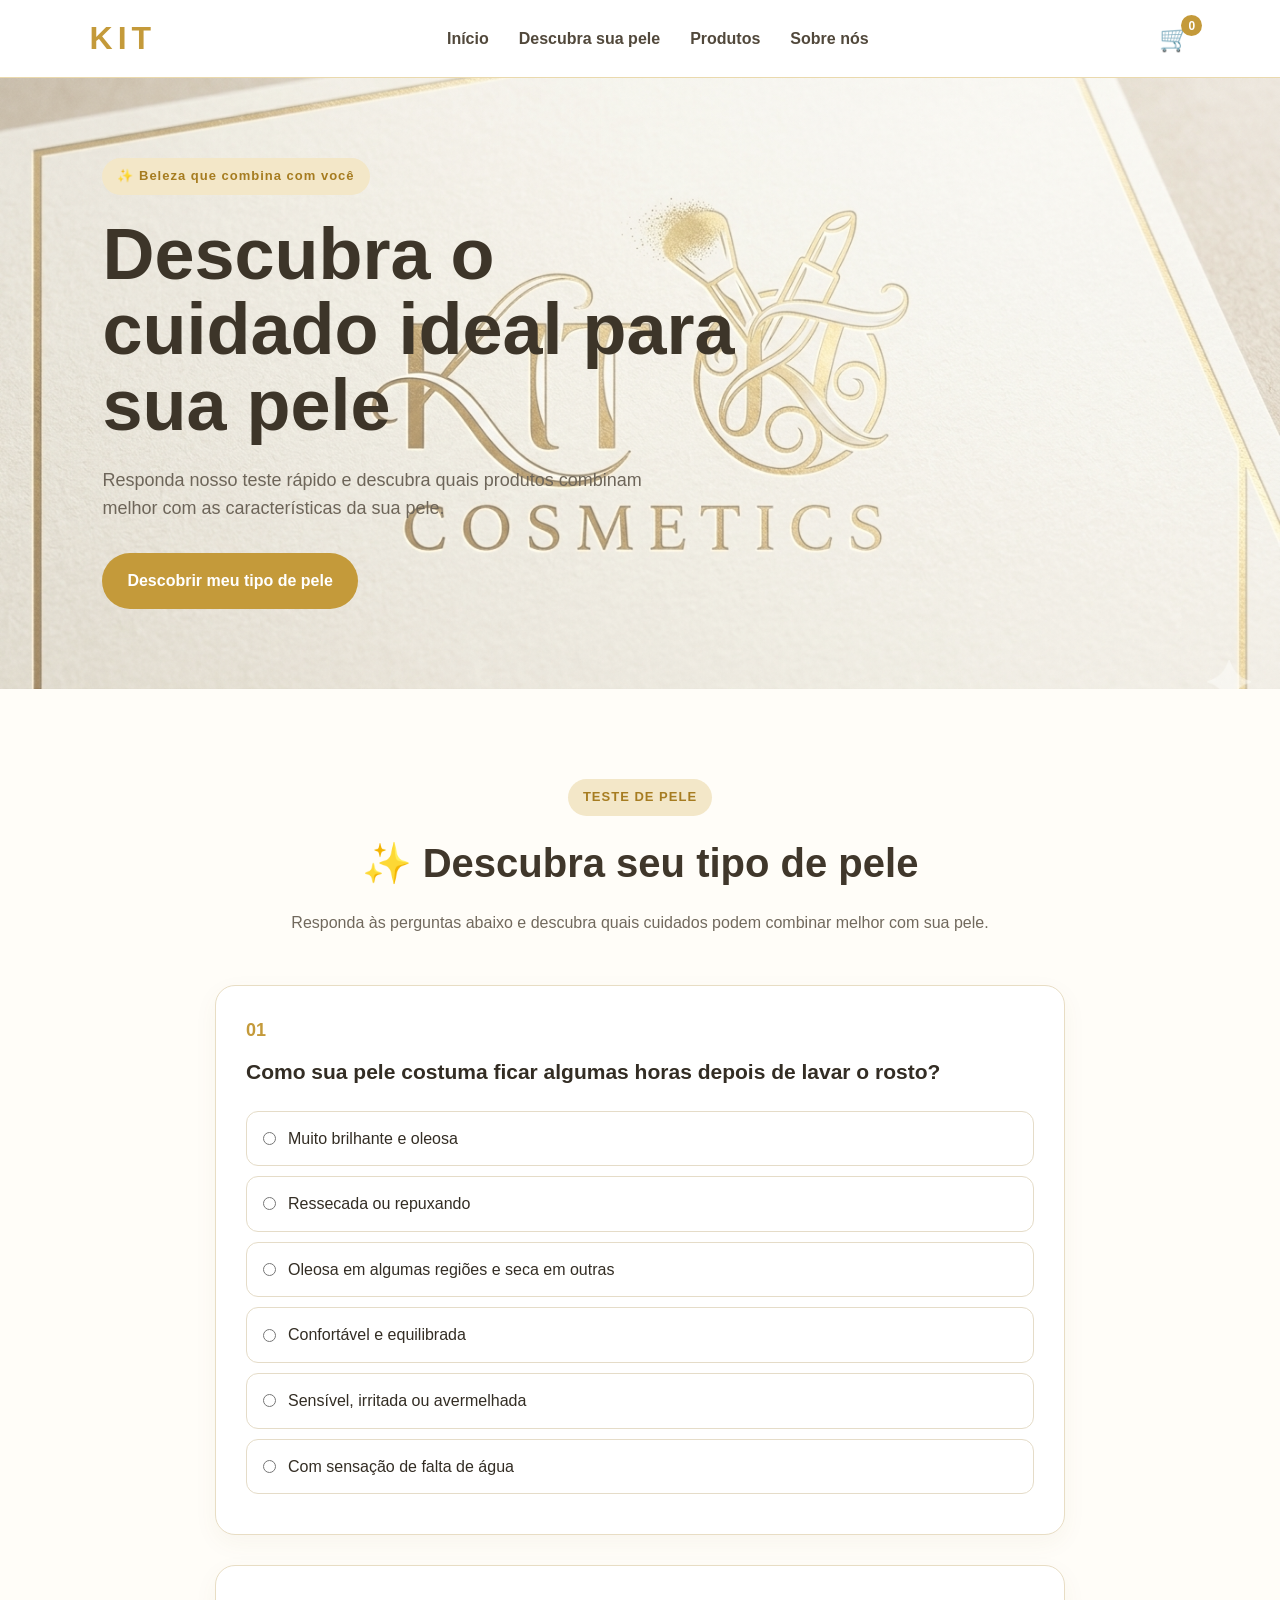
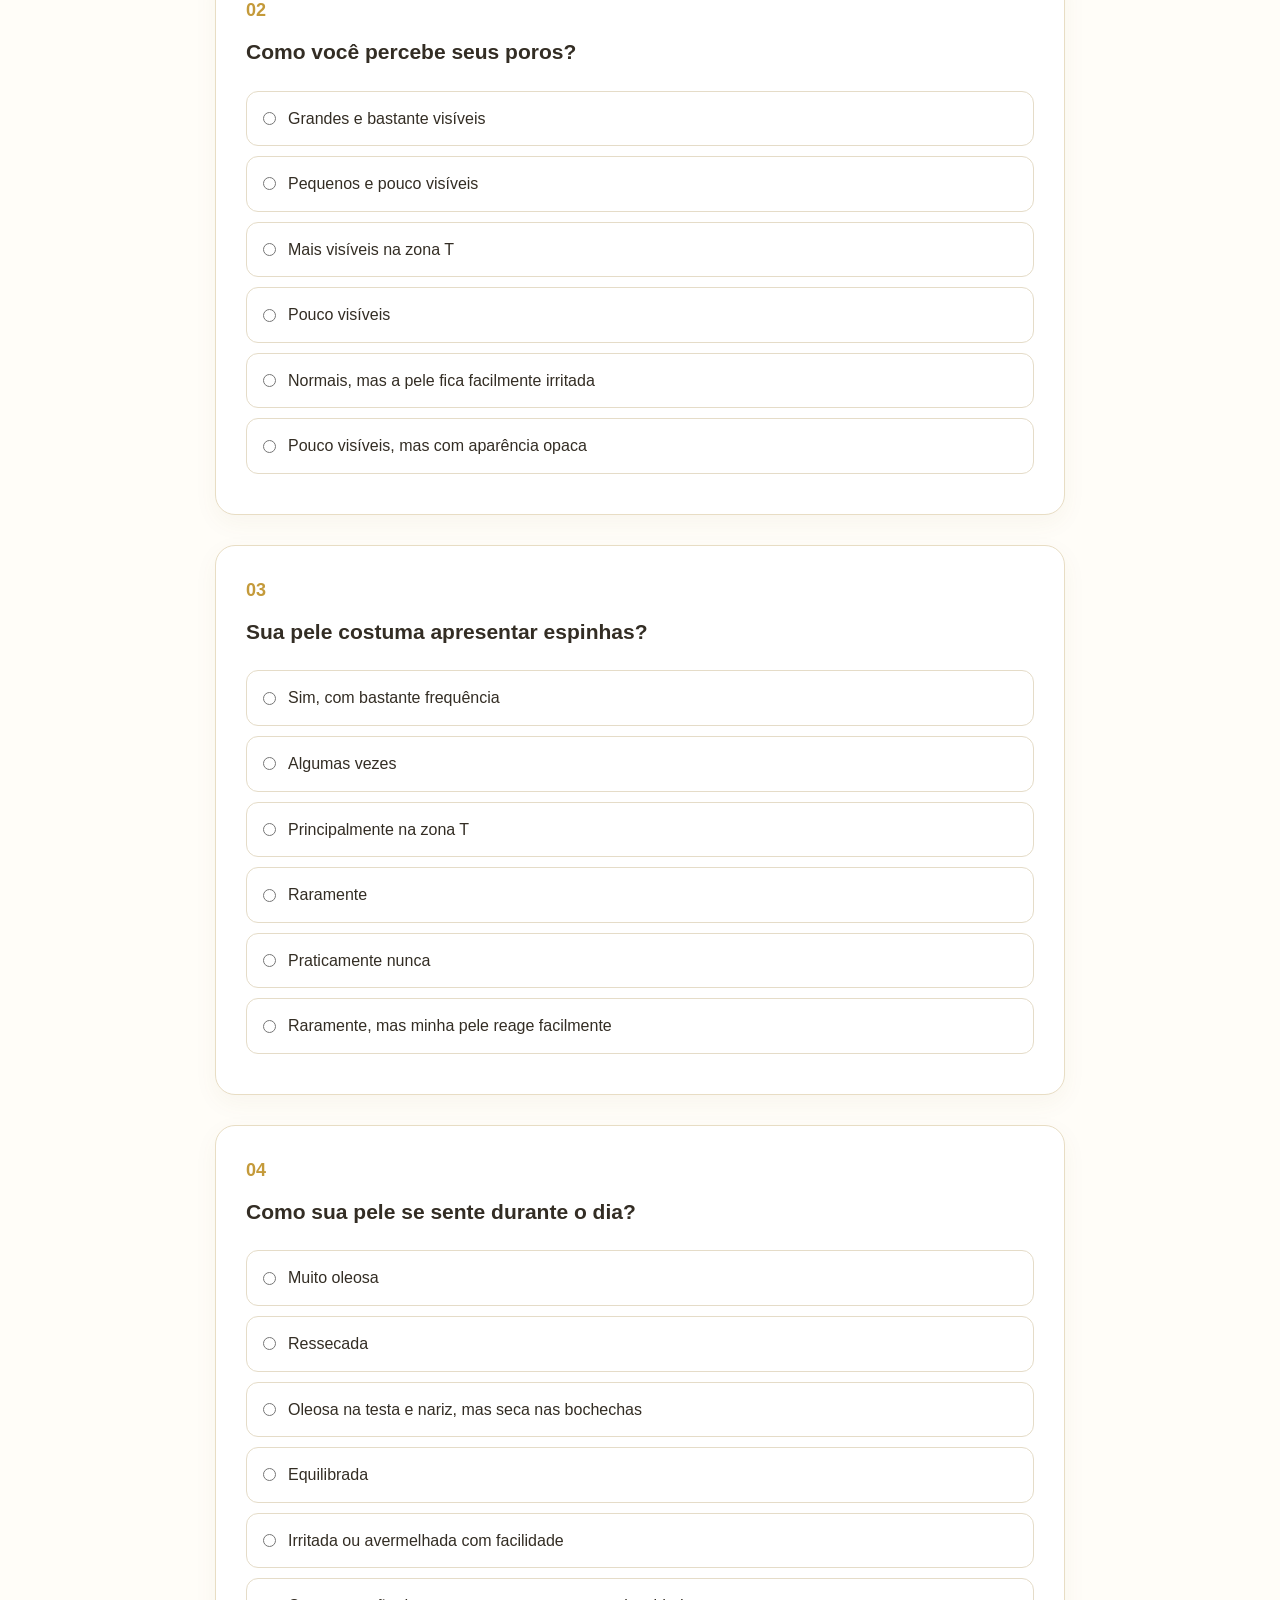
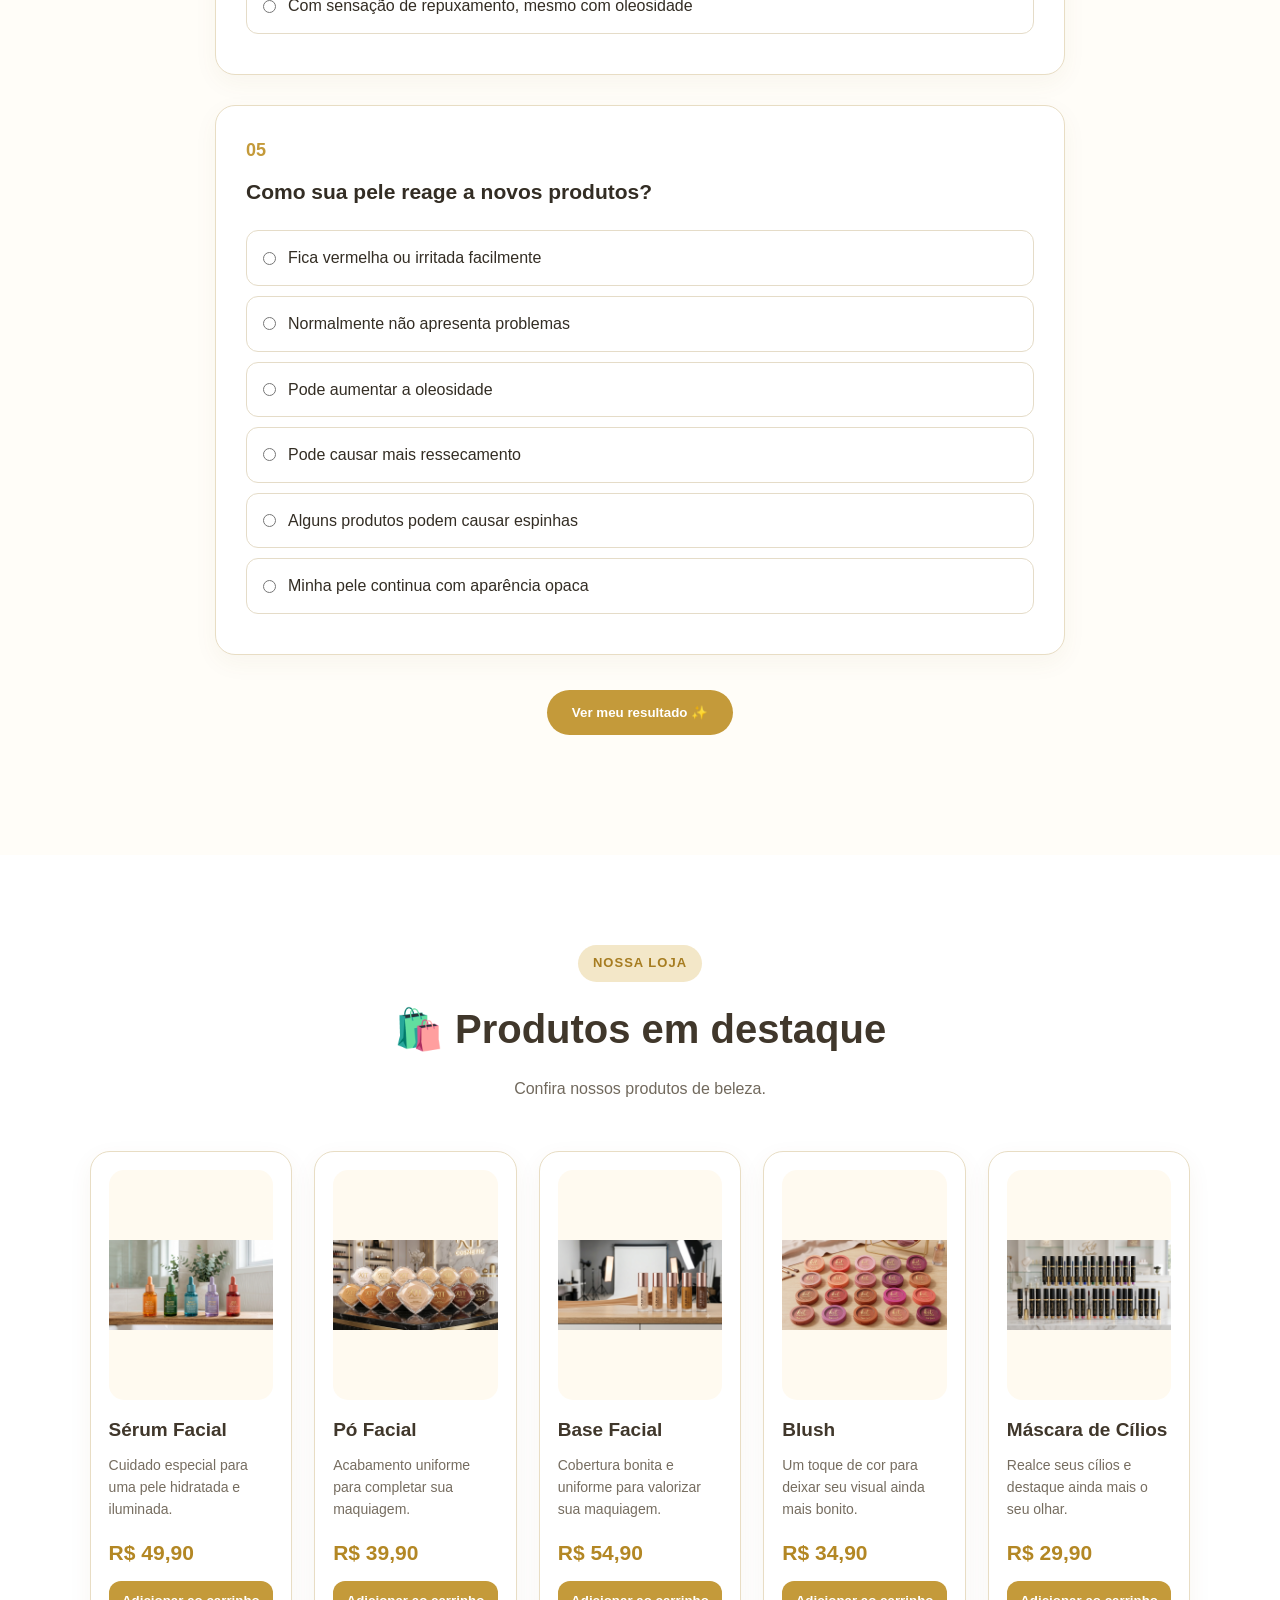
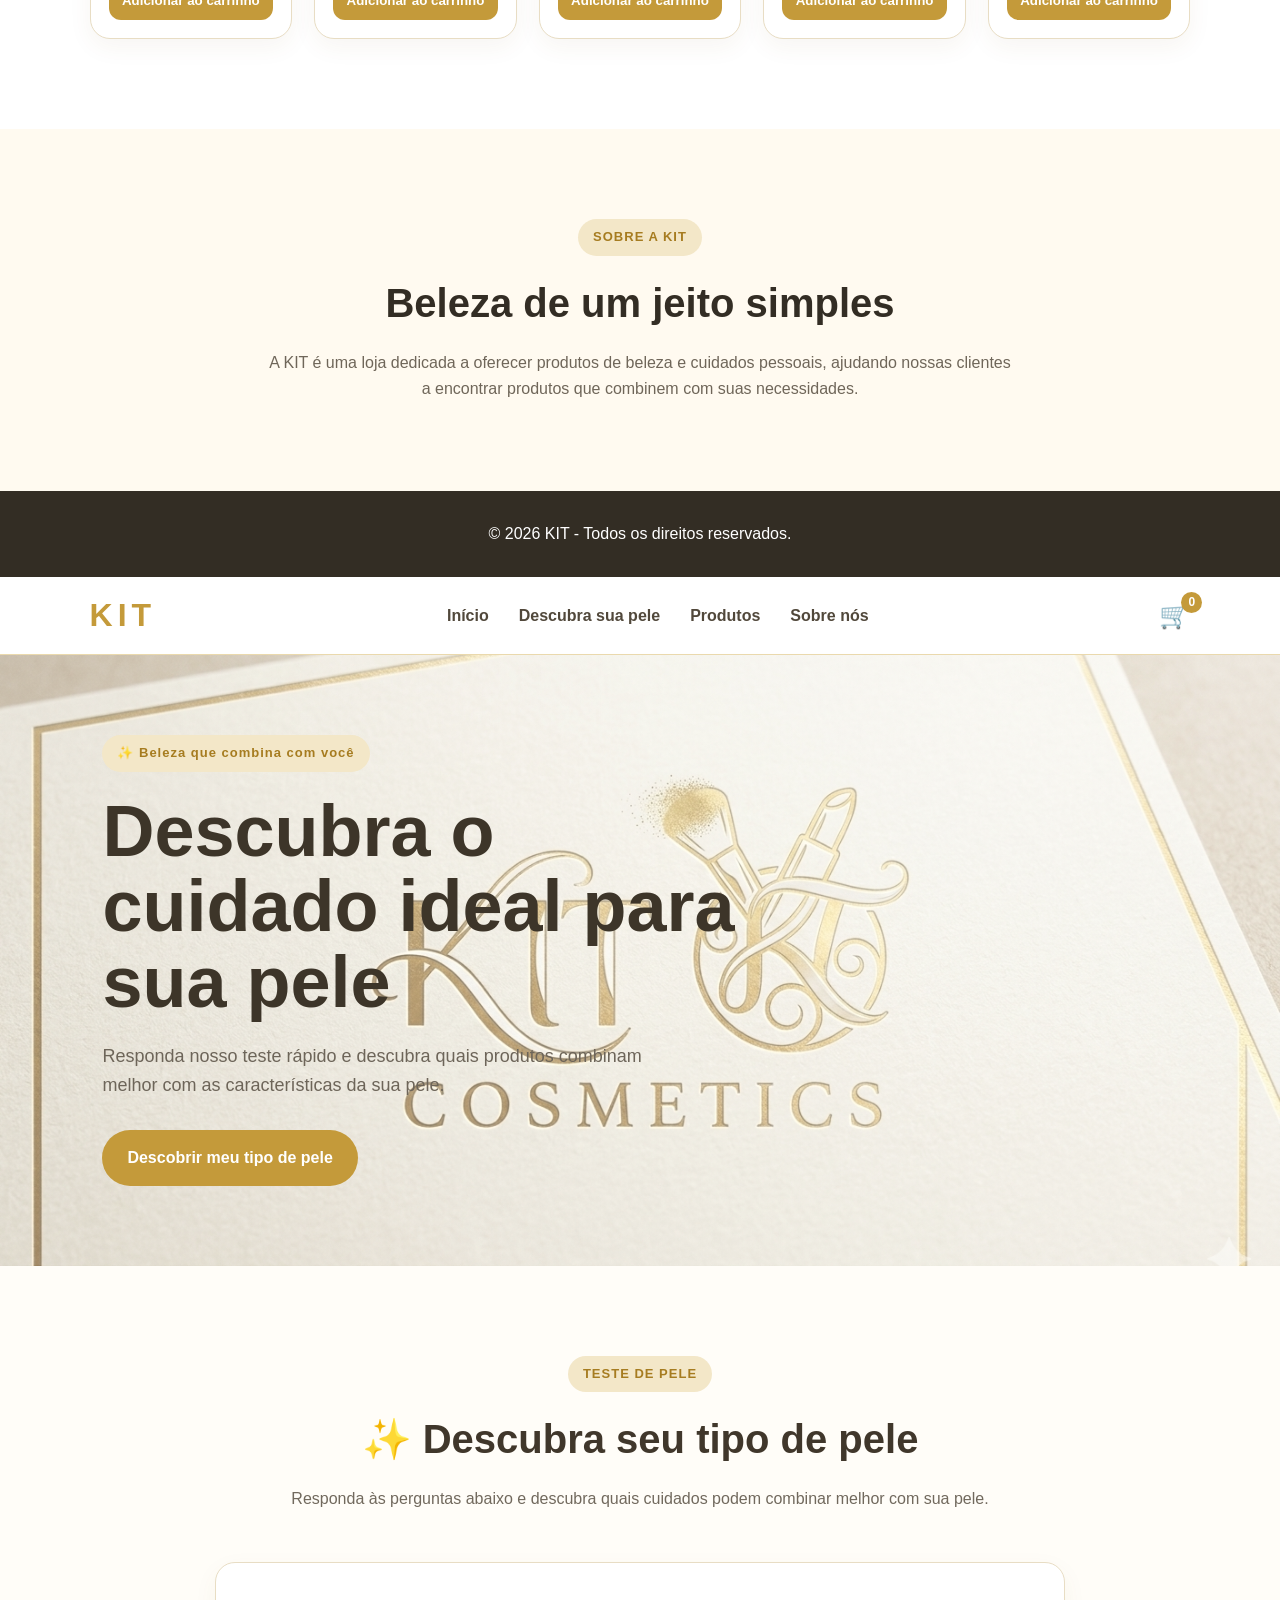
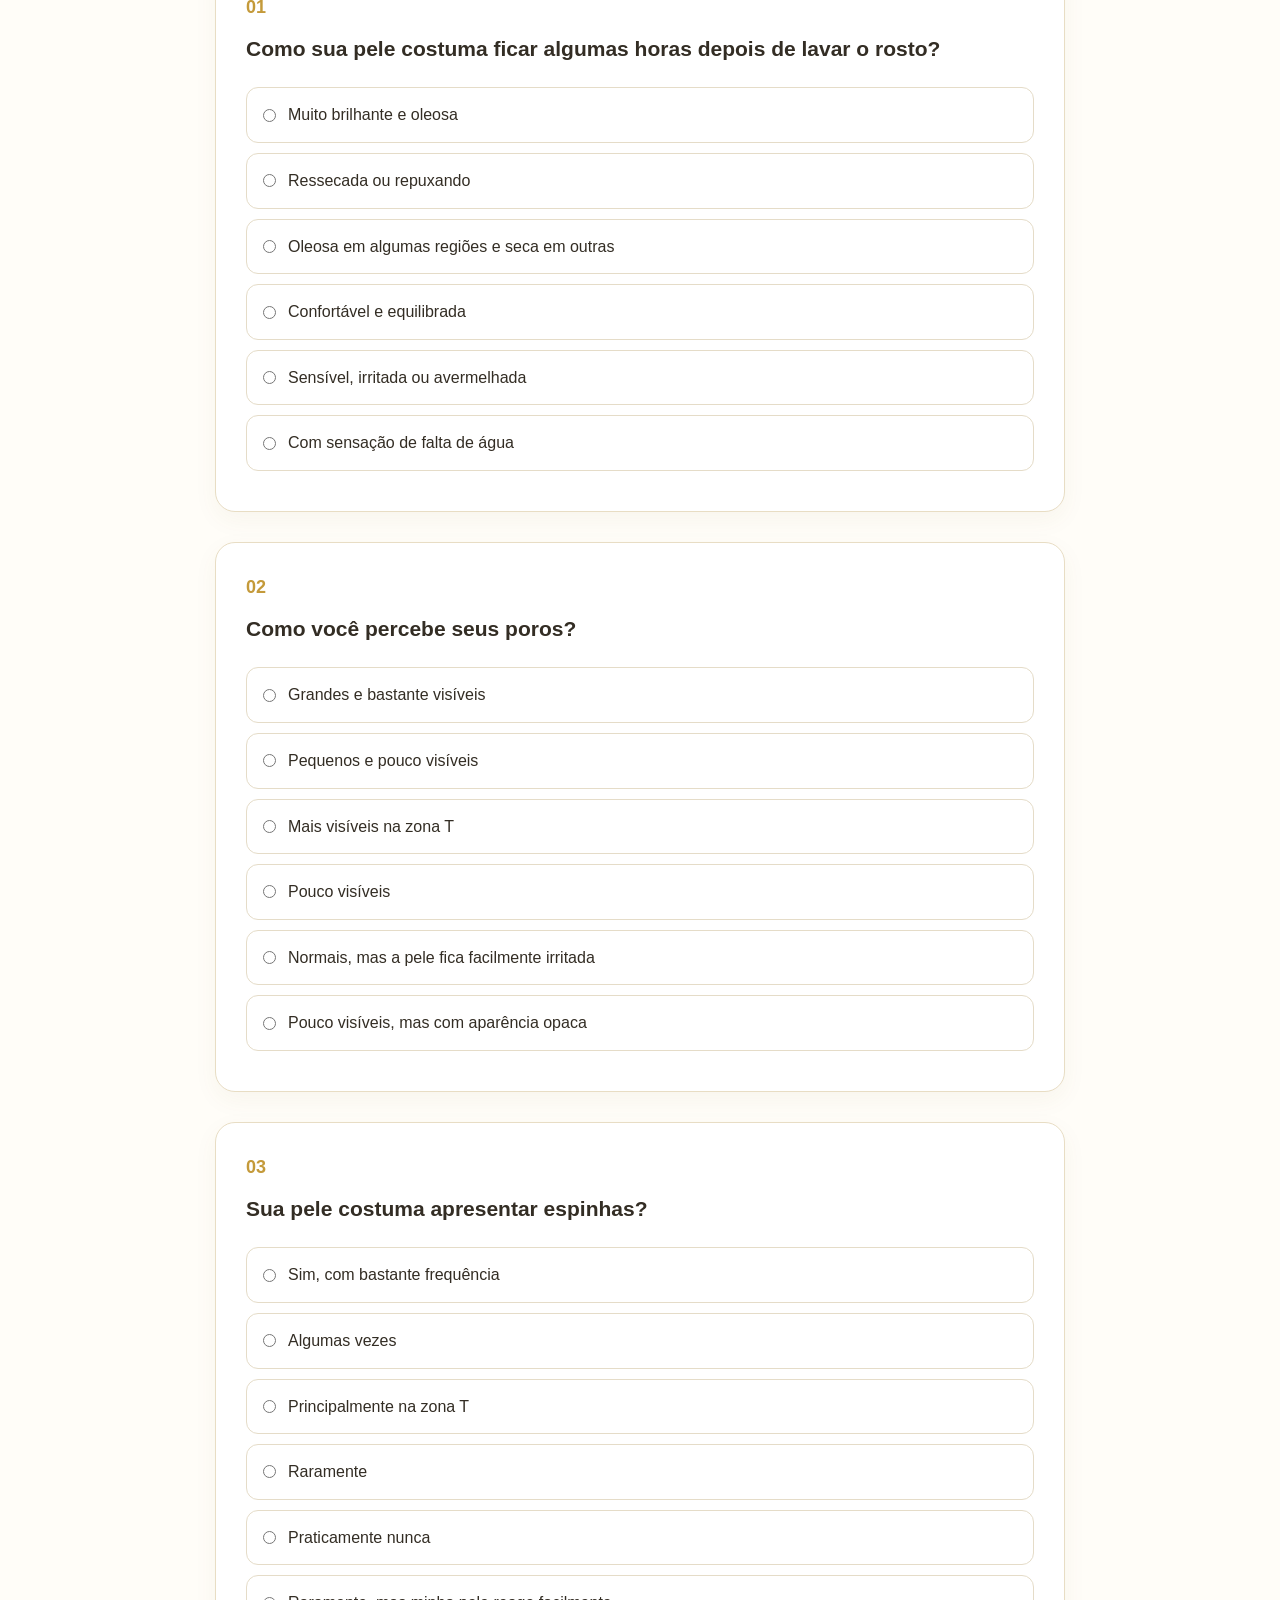
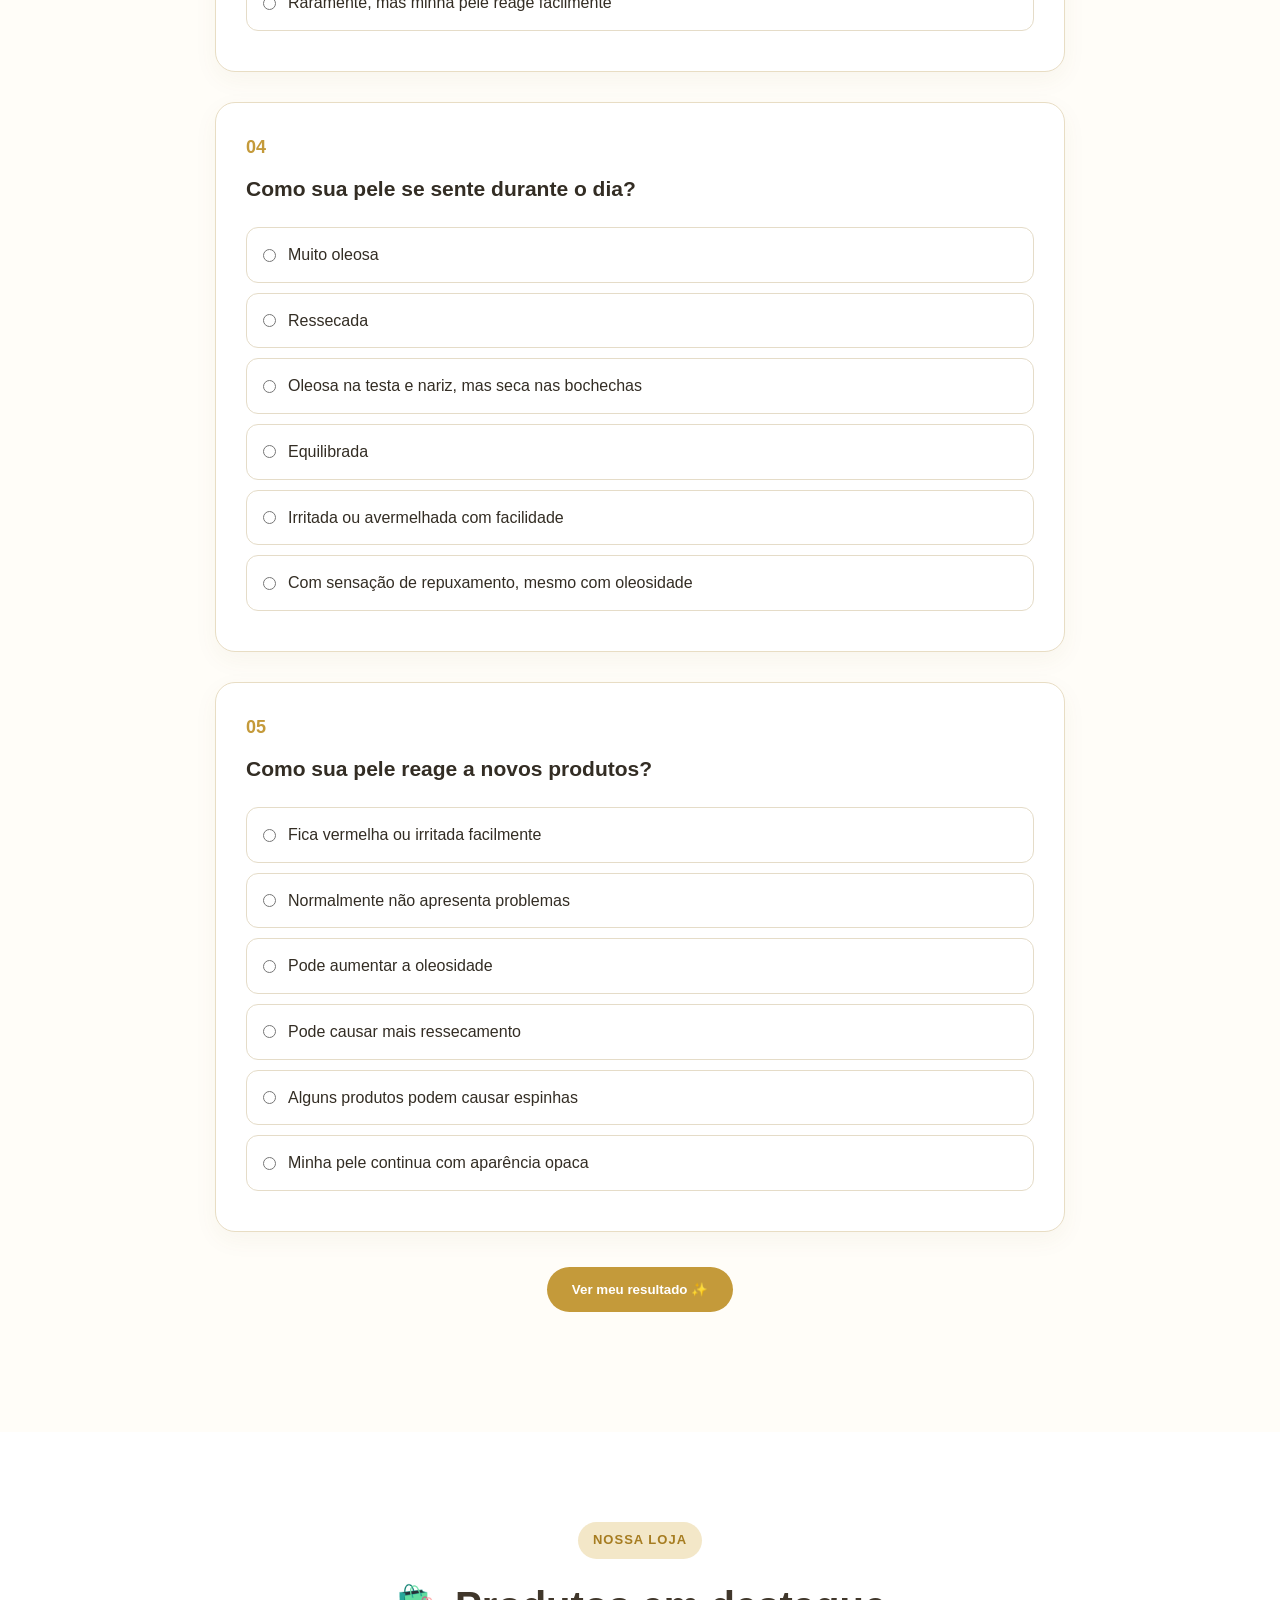
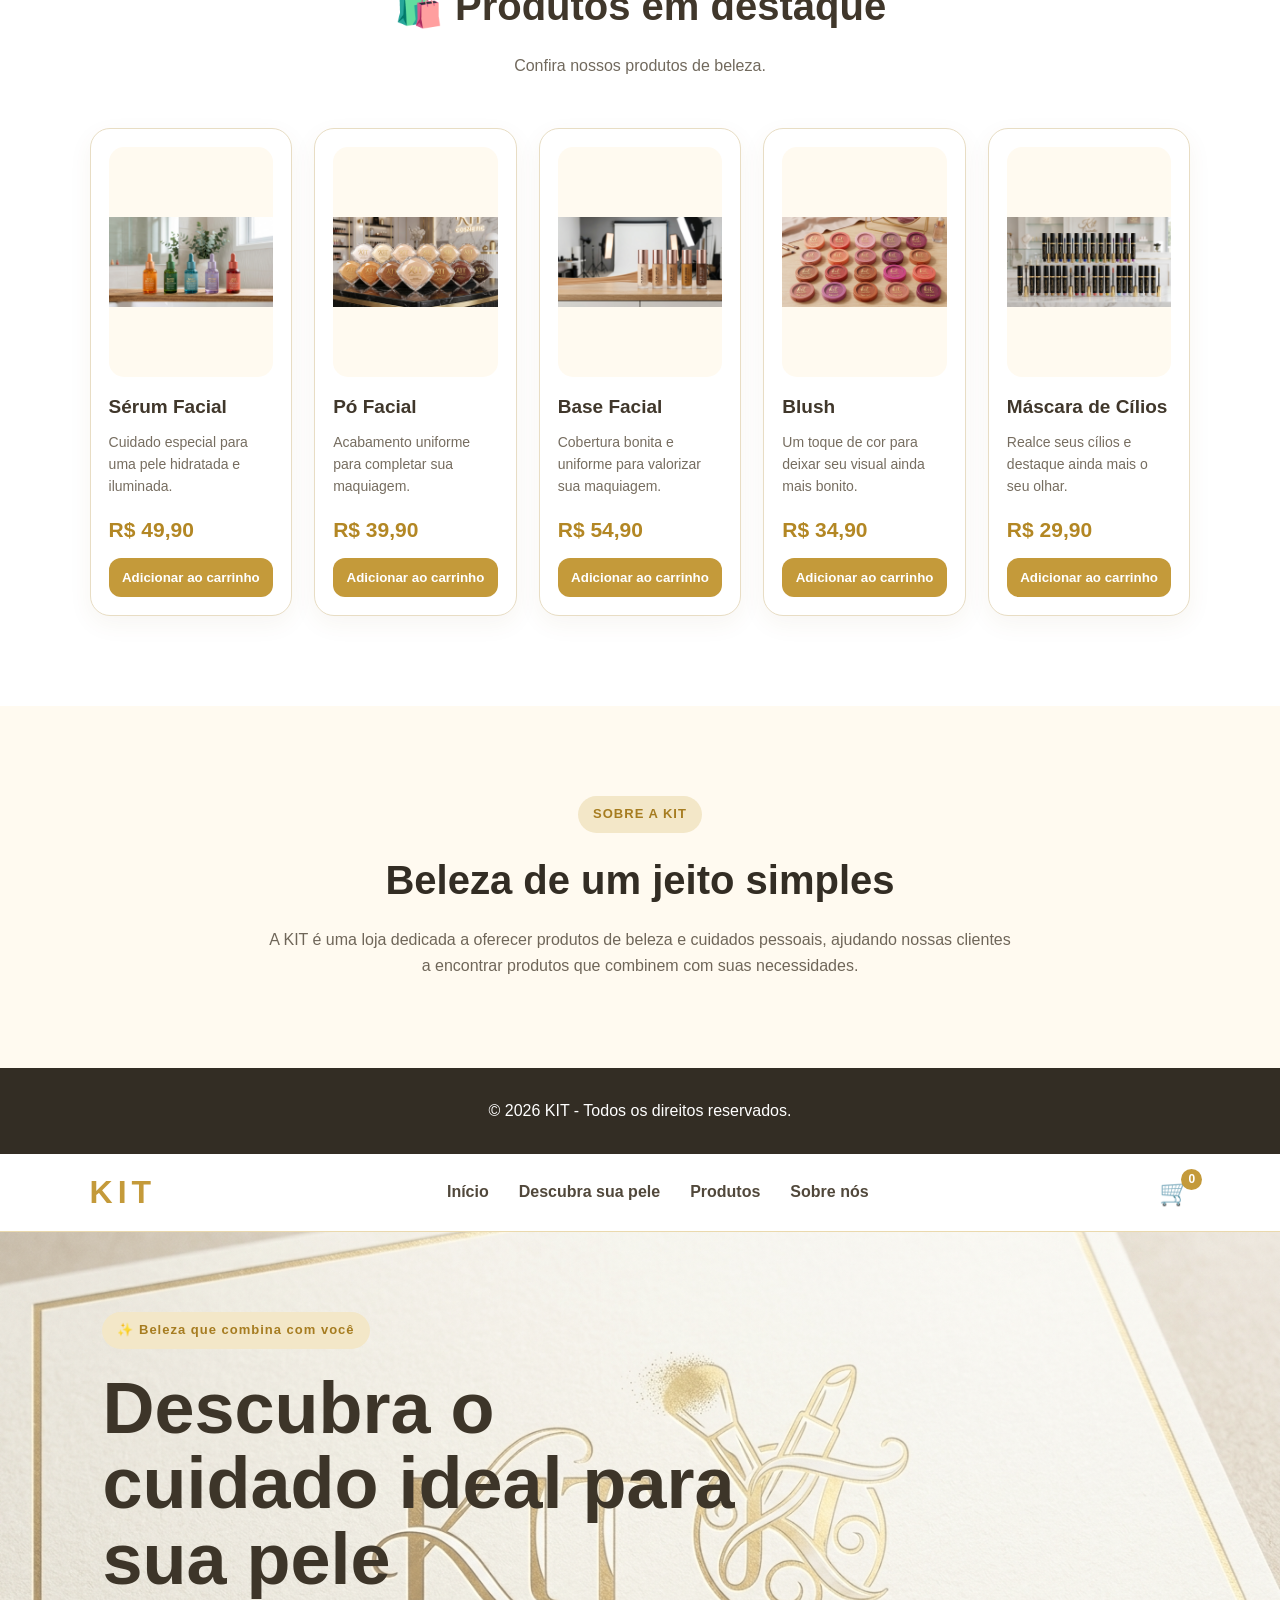
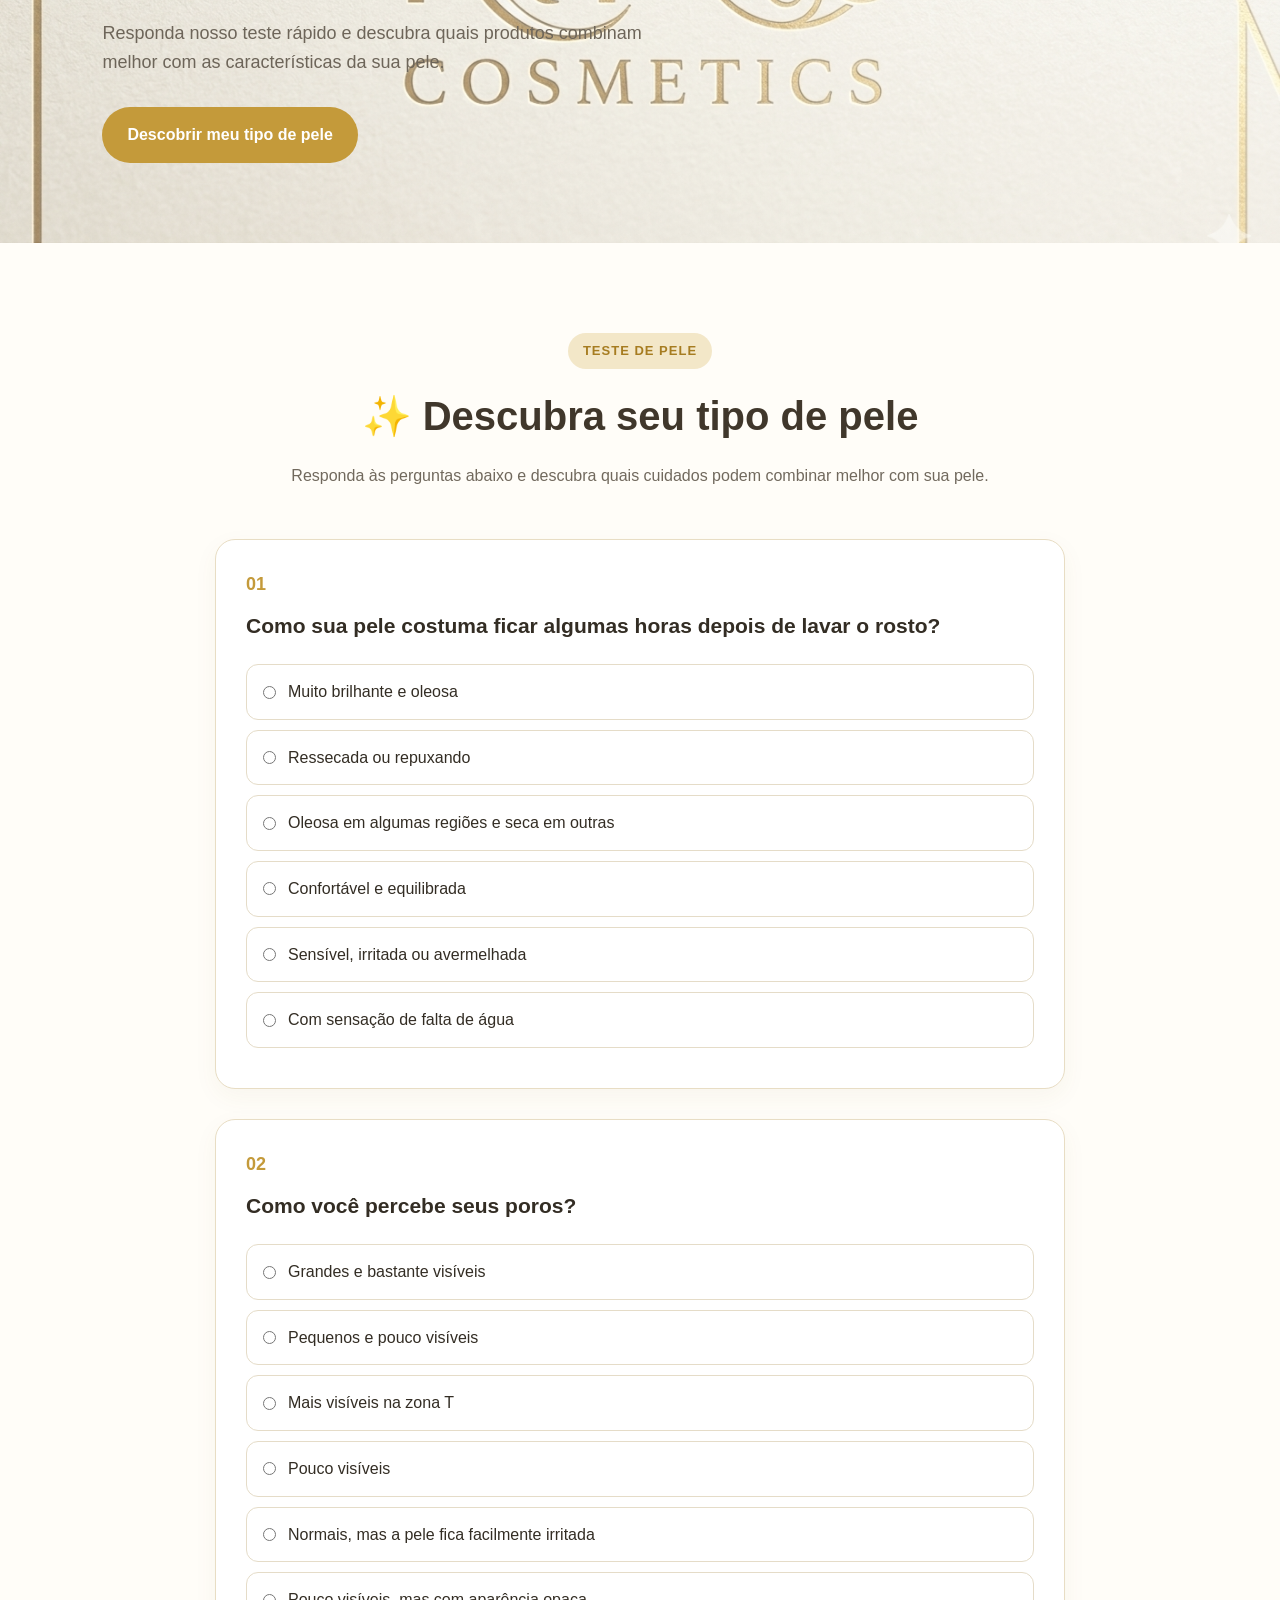
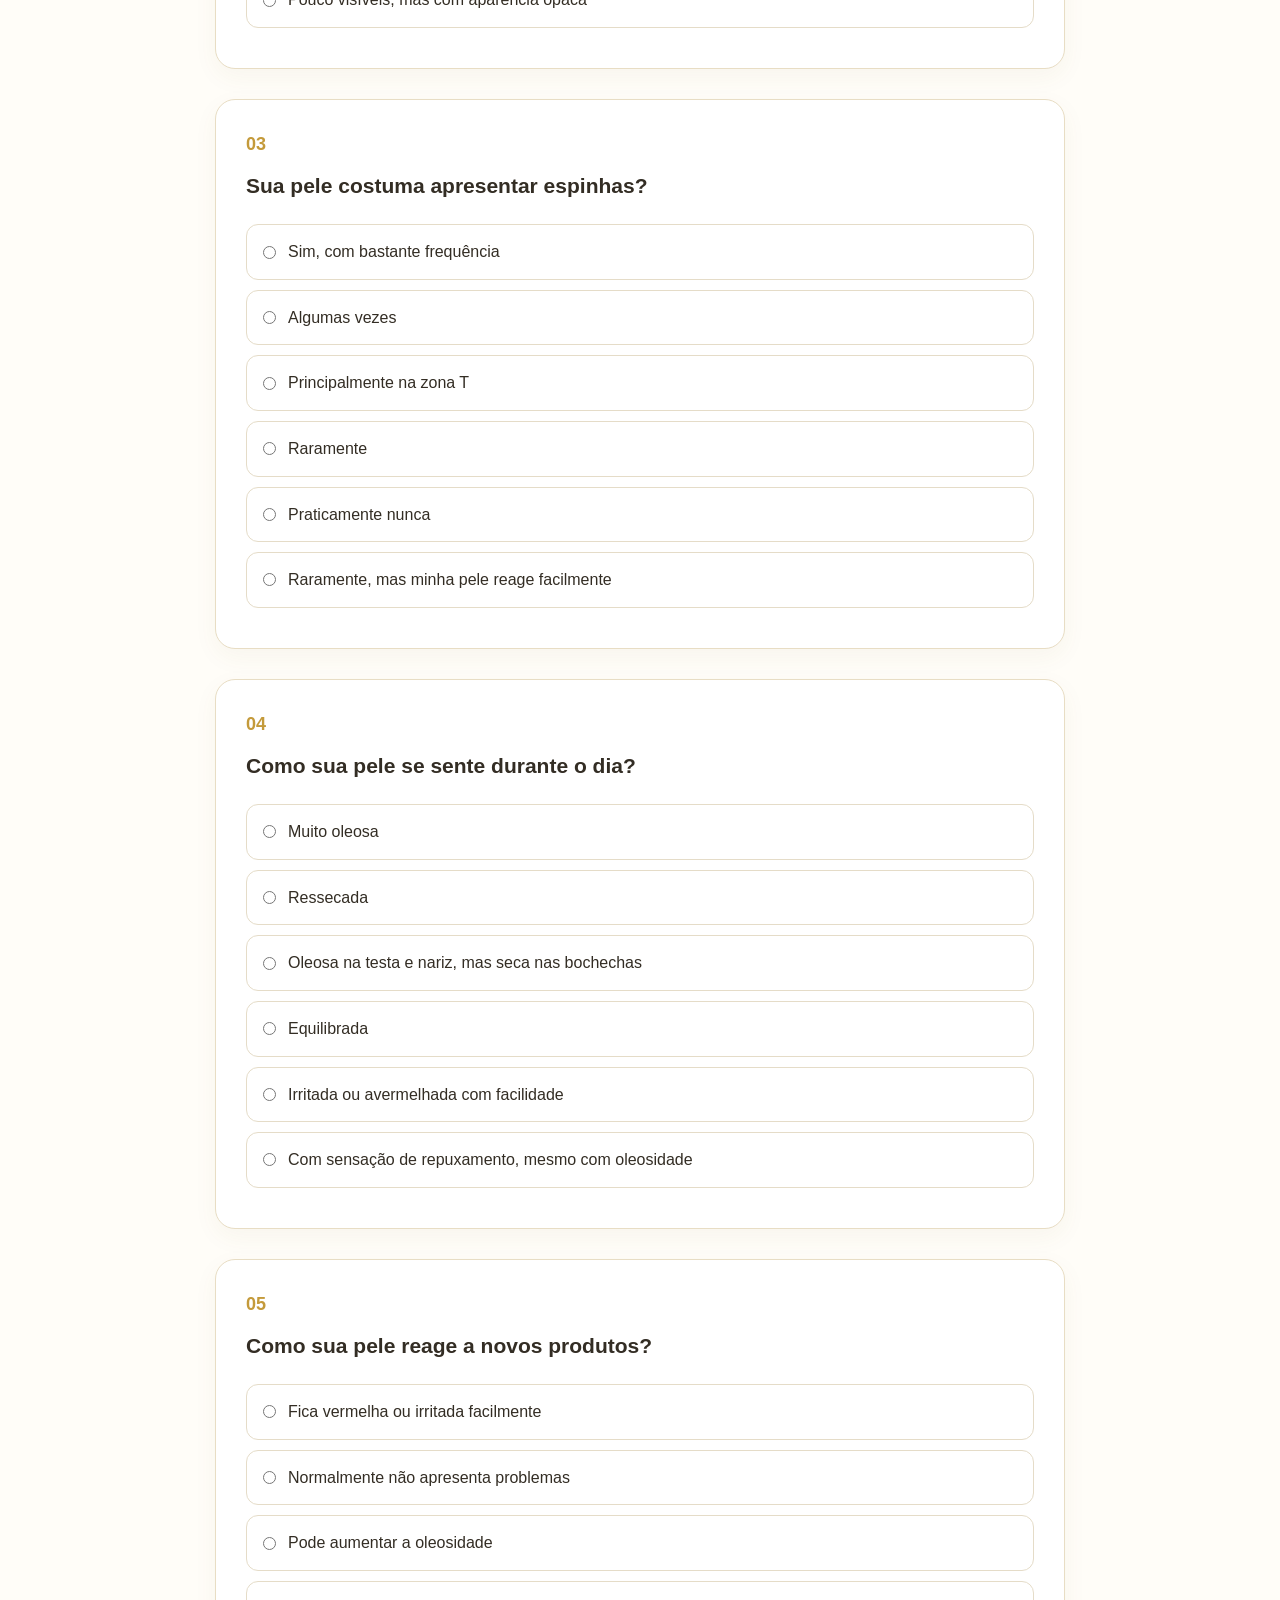
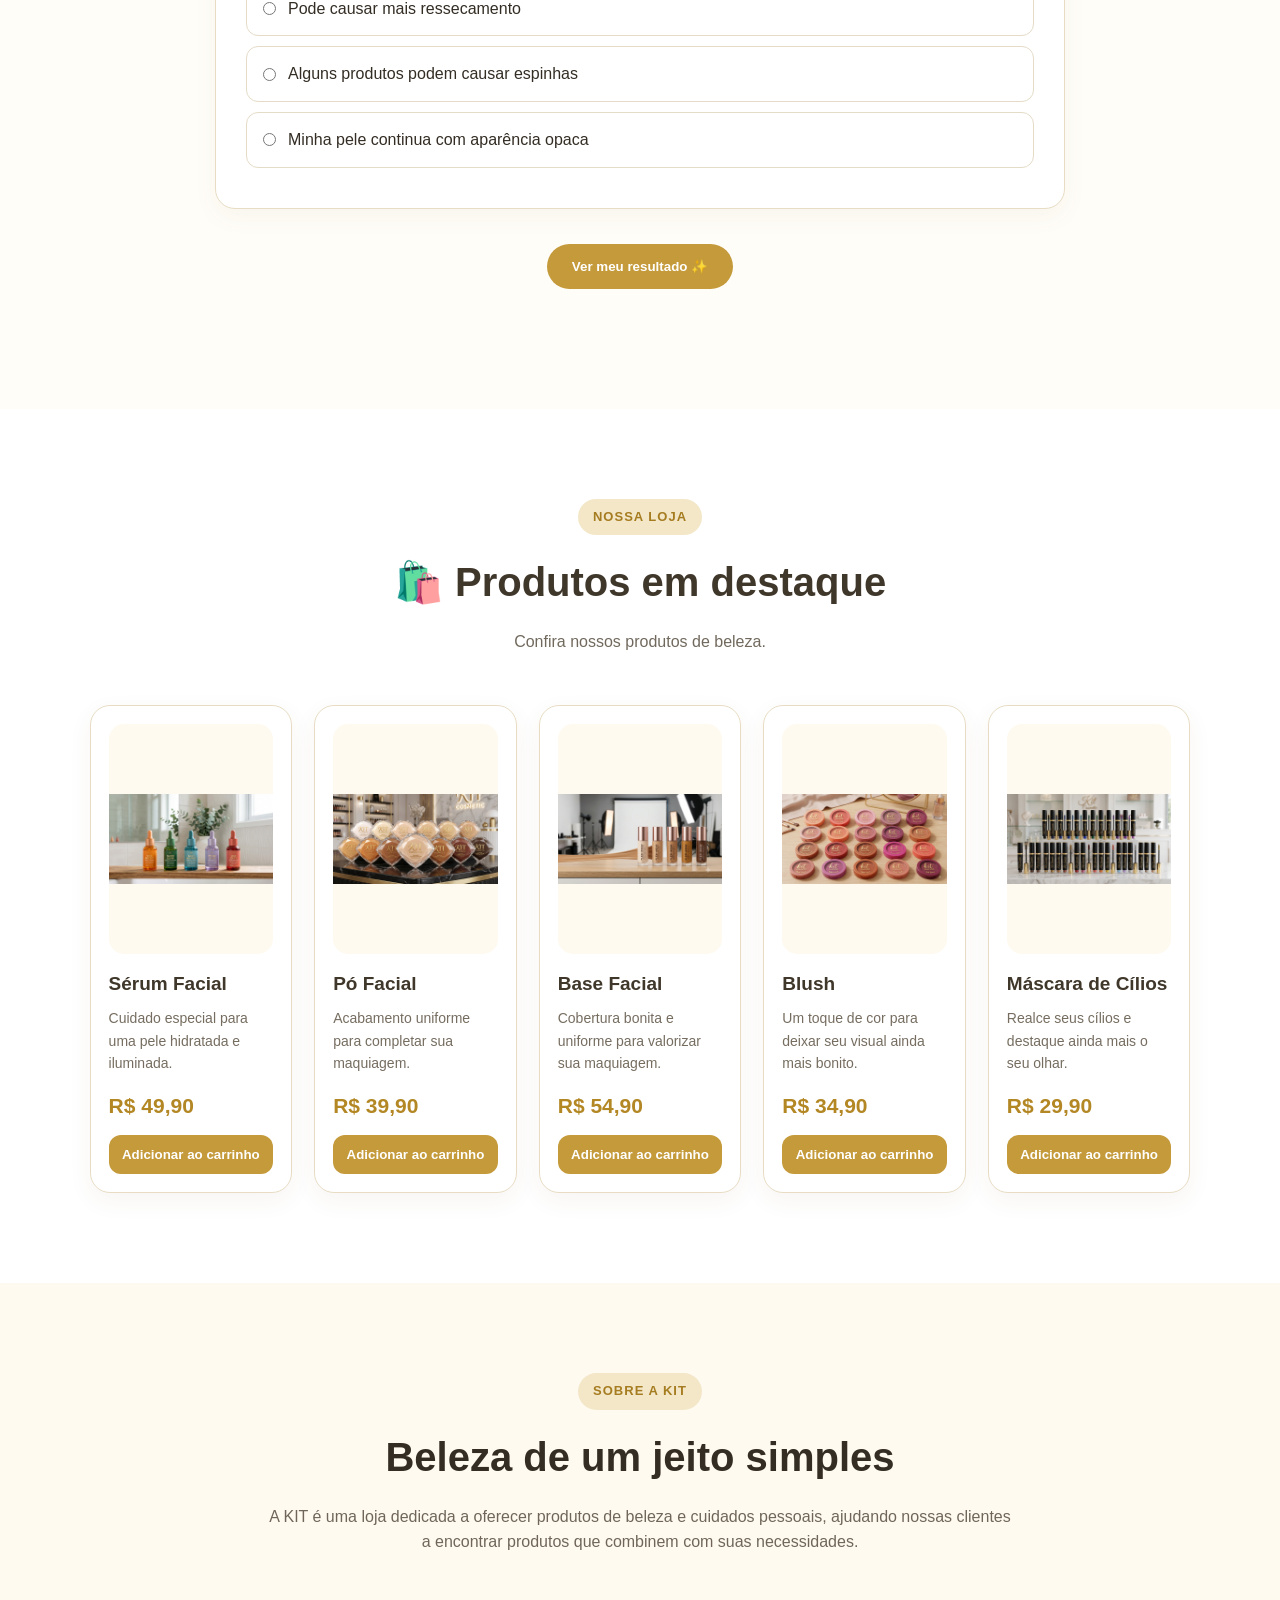
==== commit 7dabeb99: "backup" ====
--- a/index.html
+++ b/index.html
@@ -8,524 +8,4374 @@
     <title>KIT | Cosméticos</title>
 
     <link rel="stylesheet" href="styles.css">
+
+    <!-- CONFIGURAÇÃO DO BANNER -->
+    <style>
+        .banner {
+            position: relative;
+            min-height: 540px;
+
+            background-image:
+                linear-gradient(
+                    rgba(255, 252, 246, 0.35),
+                    rgba(255, 252, 246, 0.35)
+                ),
+                url("kit-cosmetics.jpg");
+
+            background-size: cover;
+            background-position: center;
+            background-repeat: no-repeat;
+
+            display: flex;
+            align-items: center;
+        }
+
+        .banner-texto {
+            position: relative;
+            z-index: 2;
+        }
+    </style>
+
 </head>
 
 <body>
 
-<header class="header">
-
-    <a href="#inicio" class="logo">
-        KIT
-    </a>
-
-    <nav class="menu">
-        <a href="#inicio">Início</a>
-        <a href="#pele">Descubra sua pele</a>
-        <a href="#produtos">Produtos</a>
-        <a href="#sobre">Sobre nós</a>
-    </nav>
-
-    <button class="carrinho" id="abrirCarrinho" type="button">
-        🛒
-        <span id="contadorCarrinho">0</span>
-    </button>
-
-</header>lethicia@idalina-ThinkCentre-M75s-Gen-2:~
-
-
-<main>
-
-    <!-- BANNER -->
-
-    <section id="inicio" class="banner">
-
-        <div class="banner-texto">
-
-            <span class="tag-banner">
-                ✨ Beleza que combina com você
+    <!-- CABEÇALHO -->
+    <header class="header">
+
+        <a href="#inicio" class="logo">
+            KIT
+        </a>
+
+        <nav class="menu">
+            <a href="#inicio">Início</a>
+            <a href="#pele">Descubra sua pele</a>
+            <a href="#produtos">Produtos</a>
+            <a href="#sobre">Sobre nós</a>
+        </nav>
+
+        <button
+            class="carrinho"
+            id="abrirCarrinho"
+            type="button"
+        >
+            🛒
+            <span id="contadorCarrinho">0</span>
+        </button>
+
+    </header>
+
+
+    <main>
+
+        <!-- ======================================
+             BANNER PRINCIPAL
+        ======================================= -->
+
+        <section id="inicio" class="banner">
+
+            <div class="banner-texto">
+
+                <span class="tag-banner">
+                    ✨ Beleza que combina com você
+                </span>
+
+                <h1>
+                    Descubra o cuidado
+                    ideal para sua pele
+                </h1>
+
+                <p>
+                    Responda nosso teste rápido e descubra
+                    quais produtos combinam melhor com
+                    as características da sua pele.
+                </p>
+
+                <a href="#pele" class="botao">
+                    Descobrir meu tipo de pele
+                </a>
+
+            </div>
+
+        </section>
+
+
+        <!-- ======================================
+             QUIZ
+        ======================================= -->
+
+        <section id="pele" class="questionario">
+
+            <div class="titulo-secao">
+
+                <span class="tag">
+                    TESTE DE PELE
+                </span>
+
+                <h2>
+                    ✨ Descubra seu tipo de pele
+                </h2>
+
+                <p>
+                    Responda às perguntas abaixo e descubra
+                    quais cuidados podem combinar melhor
+                    com sua pele.
+                </p>
+
+            </div>
+
+
+            <form id="formularioPele">
+
+                <!-- PERGUNTA 01 -->
+
+                <div class="pergunta">
+
+                    <span class="numero-pergunta">
+                        01
+                    </span>
+
+                    <h3>
+                        Como sua pele costuma ficar algumas
+                        horas depois de lavar o rosto?
+                    </h3>
+
+                    <label>
+                        <input
+                            type="radio"
+                            name="pergunta1"
+                            value="oleosa"
+                            required
+                        >
+                        <span>
+                            Muito brilhante e oleosa
+                        </span>
+                    </label>
+
+                    <label>
+                        <input
+                            type="radio"
+                            name="pergunta1"
+                            value="seca"
+                        >
+                        <span>
+                            Ressecada ou repuxando
+                        </span>
+                    </label>
+
+                    <label>
+                        <input
+                            type="radio"
+                            name="pergunta1"
+                            value="mista"
+                        >
+                        <span>
+                            Oleosa em algumas regiões e seca em outras
+                        </span>
+                    </label>
+
+                    <label>
+                        <input
+                            type="radio"
+                            name="pergunta1"
+                            value="normal"
+                        >
+                        <span>
+                            Confortável e equilibrada
+                        </span>
+                    </label>
+
+                    <label>
+                        <input
+                            type="radio"
+                            name="pergunta1"
+                            value="sensivel"
+                        >
+                        <span>
+                            Sensível, irritada ou avermelhada
+                        </span>
+                    </label>
+
+                    <label>
+                        <input
+                            type="radio"
+                            name="pergunta1"
+                            value="desidratada"
+                        >
+                        <span>
+                            Com sensação de falta de água
+                        </span>
+                    </label>
+
+                </div>
+
+
+                <!-- PERGUNTA 02 -->
+
+                <div class="pergunta">
+
+                    <span class="numero-pergunta">
+                        02
+                    </span>
+
+                    <h3>
+                        Como você percebe seus poros?
+                    </h3>
+
+                    <label>
+                        <input
+                            type="radio"
+                            name="pergunta2"
+                            value="oleosa"
+                            required
+                        >
+                        <span>
+                            Grandes e bastante visíveis
+                        </span>
+                    </label>
+
+                    <label>
+                        <input
+                            type="radio"
+                            name="pergunta2"
+                            value="seca"
+                        >
+                        <span>
+                            Pequenos e pouco visíveis
+                        </span>
+                    </label>
+
+                    <label>
+                        <input
+                            type="radio"
+                            name="pergunta2"
+                            value="mista"
+                        >
+                        <span>
+                            Mais visíveis na zona T
+                        </span>
+                    </label>
+
+                    <label>
+                        <input
+                            type="radio"
+                            name="pergunta2"
+                            value="normal"
+                        >
+                        <span>
+                            Pouco visíveis
+                        </span>
+                    </label>
+
+                    <label>
+                        <input
+                            type="radio"
+                            name="pergunta2"
+                            value="sensivel"
+                        >
+                        <span>
+                            Normais, mas a pele fica facilmente irritada
+                        </span>
+                    </label>
+
+                    <label>
+                        <input
+                            type="radio"
+                            name="pergunta2"
+                            value="desidratada"
+                        >
+                        <span>
+                            Pouco visíveis, mas com aparência opaca
+                        </span>
+                    </label>
+
+                </div>
+
+
+                <!-- PERGUNTA 03 -->
+
+                <div class="pergunta">
+
+                    <span class="numero-pergunta">
+                        03
+                    </span>
+
+                    <h3>
+                        Sua pele costuma apresentar espinhas?
+                    </h3>
+
+                    <label>
+                        <input
+                            type="radio"
+                            name="pergunta3"
+                            value="acneica"
+                            required
+                        >
+                        <span>
+                            Sim, com bastante frequência
+                        </span>
+                    </label>
+
+                    <label>
+                        <input
+                            type="radio"
+                            name="pergunta3"
+                            value="oleosa"
+                        >
+                        <span>
+                            Algumas vezes
+                        </span>
+                    </label>
+
+                    <label>
+                        <input
+                            type="radio"
+                            name="pergunta3"
+                            value="mista"
+                        >
+                        <span>
+                            Principalmente na zona T
+                        </span>
+                    </label>
+
+                    <label>
+                        <input
+                            type="radio"
+                            name="pergunta3"
+                            value="normal"
+                        >
+                        <span>
+                            Raramente
+                        </span>
+                    </label>
+
+                    <label>
+                        <input
+                            type="radio"
+                            name="pergunta3"
+                            value="seca"
+                        >
+                        <span>
+                            Praticamente nunca
+                        </span>
+                    </label>
+
+                    <label>
+                        <input
+                            type="radio"
+                            name="pergunta3"
+                            value="sensivel"
+                        >
+                        <span>
+                            Raramente, mas minha pele reage facilmente
+                        </span>
+                    </label>
+
+                </div>
+
+
+                <!-- PERGUNTA 04 -->
+
+                <div class="pergunta">
+
+                    <span class="numero-pergunta">
+                        04
+                    </span>
+
+                    <h3>
+                        Como sua pele se sente durante o dia?
+                    </h3>
+
+                    <label>
+                        <input
+                            type="radio"
+                            name="pergunta4"
+                            value="oleosa"
+                            required
+                        >
+                        <span>
+                            Muito oleosa
+                        </span>
+                    </label>
+
+                    <label>
+                        <input
+                            type="radio"
+                            name="pergunta4"
+                            value="seca"
+                        >
+                        <span>
+                            Ressecada
+                        </span>
+                    </label>
+
+                    <label>
+                        <input
+                            type="radio"
+                            name="pergunta4"
+                            value="mista"
+                        >
+                        <span>
+                            Oleosa na testa e nariz, mas seca nas bochechas
+                        </span>
+                    </label>
+
+                    <label>
+                        <input
+                            type="radio"
+                            name="pergunta4"
+                            value="normal"
+                        >
+                        <span>
+                            Equilibrada
+                        </span>
+                    </label>
+
+                    <label>
+                        <input
+                            type="radio"
+                            name="pergunta4"
+                            value="sensivel"
+                        >
+                        <span>
+                            Irritada ou avermelhada com facilidade
+                        </span>
+                    </label>
+
+                    <label>
+                        <input
+                            type="radio"
+                            name="pergunta4"
+                            value="desidratada"
+                        >
+                        <span>
+                            Com sensação de repuxamento,
+                            mesmo com oleosidade
+                        </span>
+                    </label>
+
+                </div>
+
+
+                <!-- PERGUNTA 05 -->
+
+                <div class="pergunta">
+
+                    <span class="numero-pergunta">
+                        05
+                    </span>
+
+                    <h3>
+                        Como sua pele reage a novos produtos?
+                    </h3>
+
+                    <label>
+                        <input
+                            type="radio"
+                            name="pergunta5"
+                            value="sensivel"
+                            required
+                        >
+                        <span>
+                            Fica vermelha ou irritada facilmente
+                        </span>
+                    </label>
+
+                    <label>
+                        <input
+                            type="radio"
+                            name="pergunta5"
+                            value="normal"
+                        >
+                        <span>
+                            Normalmente não apresenta problemas
+                        </span>
+                    </label>
+
+                    <label>
+                        <input
+                            type="radio"
+                            name="pergunta5"
+                            value="oleosa"
+                        >
+                        <span>
+                            Pode aumentar a oleosidade
+                        </span>
+                    </label>
+
+                    <label>
+                        <input
+                            type="radio"
+                            name="pergunta5"
+                            value="seca"
+                        >
+                        <span>
+                            Pode causar mais ressecamento
+                        </span>
+                    </label>
+
+                    <label>
+                        <input
+                            type="radio"
+                            name="pergunta5"
+                            value="acneica"
+                        >
+                        <span>
+                            Alguns produtos podem causar espinhas
+                        </span>
+                    </label>
+
+                    <label>
+                        <input
+                            type="radio"
+                            name="pergunta5"
+                            value="desidratada"
+                        >
+                        <span>
+                            Minha pele continua com aparência opaca
+                        </span>
+                    </label>
+
+                </div>
+
+
+                <!-- BOTÃO -->
+
+                <button
+                    type="submit"
+                    class="botao resultado-btn"
+                >
+                    Ver meu resultado ✨
+                </button>
+
+            </form>
+
+
+            <div
+                id="resultado"
+                class="resultado"
+            ></div>
+
+        </section>
+
+
+        <!-- ======================================
+             PRODUTOS
+        ======================================= -->
+
+        <section
+            id="produtos"
+            class="produtos"
+        >
+
+            <div class="titulo-secao">
+
+                <span class="tag">
+                    NOSSA LOJA
+                </span>
+
+                <h2>
+                    🛍️ Produtos em destaque
+                </h2>
+
+                <p>
+                    Confira nossos produtos de beleza.
+                </p>
+
+            </div>
+
+
+            <div class="produtos-container">
+
+
+                <!-- SÉRUM -->
+
+                <article class="produto">
+
+                    <div class="produto-imagem">
+
+                        <img
+                            src="seruns.png"
+                            alt="Sérum facial"
+                        >
+
+                    </div>
+
+                    <h3>
+                        Sérum Facial
+                    </h3>
+
+                    <p>
+                        Cuidado especial para uma pele hidratada
+                        e iluminada.
+                    </p>
+
+                    <span class="preco">
+                        R$ 49,90
+                    </span>
+
+                    <button
+                        class="btn-comprar"
+                        data-produto="Sérum Facial"
+                    >
+                        Adicionar ao carrinho
+                    </button>
+
+                </article>
+
+
+                <!-- PÓ -->
+
+                <article class="produto">
+
+                    <div class="produto-imagem">
+
+                        <img
+                            src="pó.png"
+                            alt="Pó facial"
+                        >
+
+                    </div>
+
+                    <h3>
+                        Pó Facial
+                    </h3>
+
+                    <p>
+                        Acabamento uniforme para completar
+                        sua maquiagem.
+                    </p>
+
+                    <span class="preco">
+                        R$ 39,90
+                    </span>
+
+                    <button
+                        class="btn-comprar"
+                        data-produto="Pó Facial"
+                    >
+                        Adicionar ao carrinho
+                    </button>
+
+                </article>
+
+
+                <!-- BASE -->
+
+                <article class="produto">
+
+                    <div class="produto-imagem">
+
+                        <img
+                            src="base.png"
+                            alt="Base facial"
+                        >
+
+                    </div>
+
+                    <h3>
+                        Base Facial
+                    </h3>
+
+                    <p>
+                        Cobertura bonita e uniforme para
+                        valorizar sua maquiagem.
+                    </p>
+
+                    <span class="preco">
+                        R$ 54,90
+                    </span>
+
+                    <button
+                        class="btn-comprar"
+                        data-produto="Base Facial"
+                    >
+                        Adicionar ao carrinho
+                    </button>
+
+                </article>
+
+
+                <!-- BLUSH -->
+
+                <article class="produto">
+
+                    <div class="produto-imagem">
+
+                        <img
+                            src="blush.png"
+                            alt="Blush"
+                        >
+
+                    </div>
+
+                    <h3>
+                        Blush
+                    </h3>
+
+                    <p>
+                        Um toque de cor para deixar seu visual
+                        ainda mais bonito.
+                    </p>
+
+                    <span class="preco">
+                        R$ 34,90
+                    </span>
+
+                    <button
+                        class="btn-comprar"
+                        data-produto="Blush"
+                    >
+                        Adicionar ao carrinho
+                    </button>
+
+                </article>
+
+
+                <!-- CÍLIOS -->
+
+                <article class="produto">
+
+                    <div class="produto-imagem">
+
+                        <img
+                            src="cilios.png"
+                            alt="Máscara de cílios"
+                        >
+
+                    </div>
+
+                    <h3>
+                        Máscara de Cílios
+                    </h3>
+
+                    <p>
+                        Realce seus cílios e destaque ainda
+                        mais o seu olhar.
+                    </p>
+
+                    <span class="preco">
+                        R$ 29,90
+                    </span>
+
+                    <button
+                        class="btn-comprar"
+                        data-produto="Máscara de Cílios"
+                    >
+                        Adicionar ao carrinho
+                    </button>
+
+                </article>
+
+            </div>
+
+        </section>
+
+
+        <!-- ======================================
+             SOBRE
+        ======================================= -->
+
+        <section
+            id="sobre"
+            class="sobre"
+        >
+
+            <span class="tag">
+                SOBRE A KIT
             </span>
 
-            <h1>
-                Descubra o cuidado
-                ideal para sua pele
-            </h1>
+            <h2>
+                Beleza de um jeito simples
+            </h2>
 
             <p>
-                Responda nosso teste rápido e descubra
-                quais produtos combinam melhor com
-                as características da sua pele.
+                A KIT é uma loja dedicada a oferecer produtos
+                de beleza e cuidados pessoais, ajudando nossas
+                clientes a encontrar produtos que combinem com
+                suas necessidades.
             </p>
 
-            <a href="#pele" class="botao">
-                Descobrir meu tipo de pele
-            </a>
+        </section>
+
+    </main>
+
+
+    <!-- ======================================
+         MODAL DO CARRINHO
+    ======================================= -->
+
+    <div
+        id="modalCarrinho"
+        class="modal"
+    >
+
+        <div class="modal-conteudo">
+
+            <button
+                id="fecharCarrinho"
+                class="fechar"
+                type="button"
+            >
+                ×
+            </button>
+
+            <h2>
+                🛒 Seu carrinho
+            </h2>
+
+            <div id="listaCarrinho">
+
+                <p class="carrinho-vazio">
+                    Seu carrinho está vazio.
+                </p>
+
+            </div>
+
+            <div class="total-carrinho">
+
+                Total:
+
+                <strong id="totalCarrinho">
+                    R$ 0,00
+                </strong>
+
+            </div>
+
+            <button
+                id="finalizarCompra"
+                class="botao"
+                type="button"
+            >
+                Finalizar compra
+            </button>
 
         </div>
 
-    </section>
-
-
-    <!-- QUIZ -->
-
-    <section id="pele" class="questionario">
-
-        <div class="titulo-secao">
+    </div>
+
+
+    <!-- ======================================
+         RODAPÉ
+    ======================================= -->
+
+    <footer>
+
+        <p>
+            © 2026 KIT - Todos os direitos reservados.
+        </p>
+
+    </footer>
+
+
+    <!-- JAVASCRIPT -->
+
+    <script src="script.js"></script>
+
+</body>
+
+</html><!DOCTYPE html>
+<html lang="pt-BR">
+
+<head>
+    <meta charset="UTF-8">
+    <meta name="viewport" content="width=device-width, initial-scale=1.0">
+
+    <title>KIT | Cosméticos</title>
+
+    <link rel="stylesheet" href="styles.css">
+
+    <!-- CONFIGURAÇÃO DO BANNER -->
+    <style>
+        .banner {
+            position: relative;
+            min-height: 540px;
+
+            background-image:
+                linear-gradient(
+                    rgba(255, 252, 246, 0.35),
+                    rgba(255, 252, 246, 0.35)
+                ),
+                url("kit-cosmetics.jpg");
+
+            background-size: cover;
+            background-position: center;
+            background-repeat: no-repeat;
+
+            display: flex;
+            align-items: center;
+        }
+
+        .banner-texto {
+            position: relative;
+            z-index: 2;
+        }
+    </style>
+
+</head>
+
+<body>
+
+    <!-- CABEÇALHO -->
+    <header class="header">
+
+        <a href="#inicio" class="logo">
+            KIT
+        </a>
+
+        <nav class="menu">
+            <a href="#inicio">Início</a>
+            <a href="#pele">Descubra sua pele</a>
+            <a href="#produtos">Produtos</a>
+            <a href="#sobre">Sobre nós</a>
+        </nav>
+
+        <button
+            class="carrinho"
+            id="abrirCarrinho"
+            type="button"
+        >
+            🛒
+            <span id="contadorCarrinho">0</span>
+        </button>
+
+    </header>
+
+
+    <main>
+
+        <!-- ======================================
+             BANNER PRINCIPAL
+        ======================================= -->
+
+        <section id="inicio" class="banner">
+
+            <div class="banner-texto">
+
+                <span class="tag-banner">
+                    ✨ Beleza que combina com você
+                </span>
+
+                <h1>
+                    Descubra o cuidado
+                    ideal para sua pele
+                </h1>
+
+                <p>
+                    Responda nosso teste rápido e descubra
+                    quais produtos combinam melhor com
+                    as características da sua pele.
+                </p>
+
+                <a href="#pele" class="botao">
+                    Descobrir meu tipo de pele
+                </a>
+
+            </div>
+
+        </section>
+
+
+        <!-- ======================================
+             QUIZ
+        ======================================= -->
+
+        <section id="pele" class="questionario">
+
+            <div class="titulo-secao">
+
+                <span class="tag">
+                    TESTE DE PELE
+                </span>
+
+                <h2>
+                    ✨ Descubra seu tipo de pele
+                </h2>
+
+                <p>
+                    Responda às perguntas abaixo e descubra
+                    quais cuidados podem combinar melhor
+                    com sua pele.
+                </p>
+
+            </div>
+
+
+            <form id="formularioPele">
+
+                <!-- PERGUNTA 01 -->
+
+                <div class="pergunta">
+
+                    <span class="numero-pergunta">
+                        01
+                    </span>
+
+                    <h3>
+                        Como sua pele costuma ficar algumas
+                        horas depois de lavar o rosto?
+                    </h3>
+
+                    <label>
+                        <input
+                            type="radio"
+                            name="pergunta1"
+                            value="oleosa"
+                            required
+                        >
+                        <span>
+                            Muito brilhante e oleosa
+                        </span>
+                    </label>
+
+                    <label>
+                        <input
+                            type="radio"
+                            name="pergunta1"
+                            value="seca"
+                        >
+                        <span>
+                            Ressecada ou repuxando
+                        </span>
+                    </label>
+
+                    <label>
+                        <input
+                            type="radio"
+                            name="pergunta1"
+                            value="mista"
+                        >
+                        <span>
+                            Oleosa em algumas regiões e seca em outras
+                        </span>
+                    </label>
+
+                    <label>
+                        <input
+                            type="radio"
+                            name="pergunta1"
+                            value="normal"
+                        >
+                        <span>
+                            Confortável e equilibrada
+                        </span>
+                    </label>
+
+                    <label>
+                        <input
+                            type="radio"
+                            name="pergunta1"
+                            value="sensivel"
+                        >
+                        <span>
+                            Sensível, irritada ou avermelhada
+                        </span>
+                    </label>
+
+                    <label>
+                        <input
+                            type="radio"
+                            name="pergunta1"
+                            value="desidratada"
+                        >
+                        <span>
+                            Com sensação de falta de água
+                        </span>
+                    </label>
+
+                </div>
+
+
+                <!-- PERGUNTA 02 -->
+
+                <div class="pergunta">
+
+                    <span class="numero-pergunta">
+                        02
+                    </span>
+
+                    <h3>
+                        Como você percebe seus poros?
+                    </h3>
+
+                    <label>
+                        <input
+                            type="radio"
+                            name="pergunta2"
+                            value="oleosa"
+                            required
+                        >
+                        <span>
+                            Grandes e bastante visíveis
+                        </span>
+                    </label>
+
+                    <label>
+                        <input
+                            type="radio"
+                            name="pergunta2"
+                            value="seca"
+                        >
+                        <span>
+                            Pequenos e pouco visíveis
+                        </span>
+                    </label>
+
+                    <label>
+                        <input
+                            type="radio"
+                            name="pergunta2"
+                            value="mista"
+                        >
+                        <span>
+                            Mais visíveis na zona T
+                        </span>
+                    </label>
+
+                    <label>
+                        <input
+                            type="radio"
+                            name="pergunta2"
+                            value="normal"
+                        >
+                        <span>
+                            Pouco visíveis
+                        </span>
+                    </label>
+
+                    <label>
+                        <input
+                            type="radio"
+                            name="pergunta2"
+                            value="sensivel"
+                        >
+                        <span>
+                            Normais, mas a pele fica facilmente irritada
+                        </span>
+                    </label>
+
+                    <label>
+                        <input
+                            type="radio"
+                            name="pergunta2"
+                            value="desidratada"
+                        >
+                        <span>
+                            Pouco visíveis, mas com aparência opaca
+                        </span>
+                    </label>
+
+                </div>
+
+
+                <!-- PERGUNTA 03 -->
+
+                <div class="pergunta">
+
+                    <span class="numero-pergunta">
+                        03
+                    </span>
+
+                    <h3>
+                        Sua pele costuma apresentar espinhas?
+                    </h3>
+
+                    <label>
+                        <input
+                            type="radio"
+                            name="pergunta3"
+                            value="acneica"
+                            required
+                        >
+                        <span>
+                            Sim, com bastante frequência
+                        </span>
+                    </label>
+
+                    <label>
+                        <input
+                            type="radio"
+                            name="pergunta3"
+                            value="oleosa"
+                        >
+                        <span>
+                            Algumas vezes
+                        </span>
+                    </label>
+
+                    <label>
+                        <input
+                            type="radio"
+                            name="pergunta3"
+                            value="mista"
+                        >
+                        <span>
+                            Principalmente na zona T
+                        </span>
+                    </label>
+
+                    <label>
+                        <input
+                            type="radio"
+                            name="pergunta3"
+                            value="normal"
+                        >
+                        <span>
+                            Raramente
+                        </span>
+                    </label>
+
+                    <label>
+                        <input
+                            type="radio"
+                            name="pergunta3"
+                            value="seca"
+                        >
+                        <span>
+                            Praticamente nunca
+                        </span>
+                    </label>
+
+                    <label>
+                        <input
+                            type="radio"
+                            name="pergunta3"
+                            value="sensivel"
+                        >
+                        <span>
+                            Raramente, mas minha pele reage facilmente
+                        </span>
+                    </label>
+
+                </div>
+
+
+                <!-- PERGUNTA 04 -->
+
+                <div class="pergunta">
+
+                    <span class="numero-pergunta">
+                        04
+                    </span>
+
+                    <h3>
+                        Como sua pele se sente durante o dia?
+                    </h3>
+
+                    <label>
+                        <input
+                            type="radio"
+                            name="pergunta4"
+                            value="oleosa"
+                            required
+                        >
+                        <span>
+                            Muito oleosa
+                        </span>
+                    </label>
+
+                    <label>
+                        <input
+                            type="radio"
+                            name="pergunta4"
+                            value="seca"
+                        >
+                        <span>
+                            Ressecada
+                        </span>
+                    </label>
+
+                    <label>
+                        <input
+                            type="radio"
+                            name="pergunta4"
+                            value="mista"
+                        >
+                        <span>
+                            Oleosa na testa e nariz, mas seca nas bochechas
+                        </span>
+                    </label>
+
+                    <label>
+                        <input
+                            type="radio"
+                            name="pergunta4"
+                            value="normal"
+                        >
+                        <span>
+                            Equilibrada
+                        </span>
+                    </label>
+
+                    <label>
+                        <input
+                            type="radio"
+                            name="pergunta4"
+                            value="sensivel"
+                        >
+                        <span>
+                            Irritada ou avermelhada com facilidade
+                        </span>
+                    </label>
+
+                    <label>
+                        <input
+                            type="radio"
+                            name="pergunta4"
+                            value="desidratada"
+                        >
+                        <span>
+                            Com sensação de repuxamento,
+                            mesmo com oleosidade
+                        </span>
+                    </label>
+
+                </div>
+
+
+                <!-- PERGUNTA 05 -->
+
+                <div class="pergunta">
+
+                    <span class="numero-pergunta">
+                        05
+                    </span>
+
+                    <h3>
+                        Como sua pele reage a novos produtos?
+                    </h3>
+
+                    <label>
+                        <input
+                            type="radio"
+                            name="pergunta5"
+                            value="sensivel"
+                            required
+                        >
+                        <span>
+                            Fica vermelha ou irritada facilmente
+                        </span>
+                    </label>
+
+                    <label>
+                        <input
+                            type="radio"
+                            name="pergunta5"
+                            value="normal"
+                        >
+                        <span>
+                            Normalmente não apresenta problemas
+                        </span>
+                    </label>
+
+                    <label>
+                        <input
+                            type="radio"
+                            name="pergunta5"
+                            value="oleosa"
+                        >
+                        <span>
+                            Pode aumentar a oleosidade
+                        </span>
+                    </label>
+
+                    <label>
+                        <input
+                            type="radio"
+                            name="pergunta5"
+                            value="seca"
+                        >
+                        <span>
+                            Pode causar mais ressecamento
+                        </span>
+                    </label>
+
+                    <label>
+                        <input
+                            type="radio"
+                            name="pergunta5"
+                            value="acneica"
+                        >
+                        <span>
+                            Alguns produtos podem causar espinhas
+                        </span>
+                    </label>
+
+                    <label>
+                        <input
+                            type="radio"
+                            name="pergunta5"
+                            value="desidratada"
+                        >
+                        <span>
+                            Minha pele continua com aparência opaca
+                        </span>
+                    </label>
+
+                </div>
+
+
+                <!-- BOTÃO -->
+
+                <button
+                    type="submit"
+                    class="botao resultado-btn"
+                >
+                    Ver meu resultado ✨
+                </button>
+
+            </form>
+
+
+            <div
+                id="resultado"
+                class="resultado"
+            ></div>
+
+        </section>
+
+
+        <!-- ======================================
+             PRODUTOS
+        ======================================= -->
+
+        <section
+            id="produtos"
+            class="produtos"
+        >
+
+            <div class="titulo-secao">
+
+                <span class="tag">
+                    NOSSA LOJA
+                </span>
+
+                <h2>
+                    🛍️ Produtos em destaque
+                </h2>
+
+                <p>
+                    Confira nossos produtos de beleza.
+                </p>
+
+            </div>
+
+
+            <div class="produtos-container">
+
+
+                <!-- SÉRUM -->
+
+                <article class="produto">
+
+                    <div class="produto-imagem">
+
+                        <img
+                            src="seruns.png"
+                            alt="Sérum facial"
+                        >
+
+                    </div>
+
+                    <h3>
+                        Sérum Facial
+                    </h3>
+
+                    <p>
+                        Cuidado especial para uma pele hidratada
+                        e iluminada.
+                    </p>
+
+                    <span class="preco">
+                        R$ 49,90
+                    </span>
+
+                    <button
+                        class="btn-comprar"
+                        data-produto="Sérum Facial"
+                    >
+                        Adicionar ao carrinho
+                    </button>
+
+                </article>
+
+
+                <!-- PÓ -->
+
+                <article class="produto">
+
+                    <div class="produto-imagem">
+
+                        <img
+                            src="pó.png"
+                            alt="Pó facial"
+                        >
+
+                    </div>
+
+                    <h3>
+                        Pó Facial
+                    </h3>
+
+                    <p>
+                        Acabamento uniforme para completar
+                        sua maquiagem.
+                    </p>
+
+                    <span class="preco">
+                        R$ 39,90
+                    </span>
+
+                    <button
+                        class="btn-comprar"
+                        data-produto="Pó Facial"
+                    >
+                        Adicionar ao carrinho
+                    </button>
+
+                </article>
+
+
+                <!-- BASE -->
+
+                <article class="produto">
+
+                    <div class="produto-imagem">
+
+                        <img
+                            src="base.png"
+                            alt="Base facial"
+                        >
+
+                    </div>
+
+                    <h3>
+                        Base Facial
+                    </h3>
+
+                    <p>
+                        Cobertura bonita e uniforme para
+                        valorizar sua maquiagem.
+                    </p>
+
+                    <span class="preco">
+                        R$ 54,90
+                    </span>
+
+                    <button
+                        class="btn-comprar"
+                        data-produto="Base Facial"
+                    >
+                        Adicionar ao carrinho
+                    </button>
+
+                </article>
+
+
+                <!-- BLUSH -->
+
+                <article class="produto">
+
+                    <div class="produto-imagem">
+
+                        <img
+                            src="blush.png"
+                            alt="Blush"
+                        >
+
+                    </div>
+
+                    <h3>
+                        Blush
+                    </h3>
+
+                    <p>
+                        Um toque de cor para deixar seu visual
+                        ainda mais bonito.
+                    </p>
+
+                    <span class="preco">
+                        R$ 34,90
+                    </span>
+
+                    <button
+                        class="btn-comprar"
+                        data-produto="Blush"
+                    >
+                        Adicionar ao carrinho
+                    </button>
+
+                </article>
+
+
+                <!-- CÍLIOS -->
+
+                <article class="produto">
+
+                    <div class="produto-imagem">
+
+                        <img
+                            src="cilios.png"
+                            alt="Máscara de cílios"
+                        >
+
+                    </div>
+
+                    <h3>
+                        Máscara de Cílios
+                    </h3>
+
+                    <p>
+                        Realce seus cílios e destaque ainda
+                        mais o seu olhar.
+                    </p>
+
+                    <span class="preco">
+                        R$ 29,90
+                    </span>
+
+                    <button
+                        class="btn-comprar"
+                        data-produto="Máscara de Cílios"
+                    >
+                        Adicionar ao carrinho
+                    </button>
+
+                </article>
+
+            </div>
+
+        </section>
+
+
+        <!-- ======================================
+             SOBRE
+        ======================================= -->
+
+        <section
+            id="sobre"
+            class="sobre"
+        >
 
             <span class="tag">
-                TESTE DE PELE
+                SOBRE A KIT
             </span>
 
             <h2>
-                ✨ Descubra seu tipo de pele
+                Beleza de um jeito simples
             </h2>
 
             <p>
-                Responda às perguntas abaixo e descubra
-                quais cuidados podem combinar melhor
-                com sua pele.
+                A KIT é uma loja dedicada a oferecer produtos
+                de beleza e cuidados pessoais, ajudando nossas
+                clientes a encontrar produtos que combinem com
+                suas necessidades.
             </p>
 
+        </section>
+
+    </main>
+
+
+    <!-- ======================================
+         MODAL DO CARRINHO
+    ======================================= -->
+
+    <div
+        id="modalCarrinho"
+        class="modal"
+    >
+
+        <div class="modal-conteudo">
+
+            <button
+                id="fecharCarrinho"
+                class="fechar"
+                type="button"
+            >
+                ×
+            </button>
+
+            <h2>
+                🛒 Seu carrinho
+            </h2>
+
+            <div id="listaCarrinho">
+
+                <p class="carrinho-vazio">
+                    Seu carrinho está vazio.
+                </p>
+
+            </div>
+
+            <div class="total-carrinho">
+
+                Total:
+
+                <strong id="totalCarrinho">
+                    R$ 0,00
+                </strong>
+
+            </div>
+
+            <button
+                id="finalizarCompra"
+                class="botao"
+                type="button"
+            >
+                Finalizar compra
+            </button>
+
         </div>
 
-
-        <form id="formularioPele">
-
-            <div class="pergunta">
-
-                <span class="numero-pergunta">01</span>
-
-                <h3>
-                    Como sua pele costuma ficar algumas
-                    horas depois de lavar o rosto?
-                </h3>
-
-                <label>
-                    <input type="radio" name="pergunta1" value="oleosa" required>
-                    <span>Muito brilhante e oleosa</span>
-                </label>
-
-                <label>
-                    <input type="radio" name="pergunta1" value="seca">
-                    <span>Ressecada ou repuxando</span>
-                </label>
-
-                <label>
-                    <input type="radio" name="pergunta1" value="mista">
-                    <span>Oleosa em algumas regiões e seca em outras</span>
-                </label>
-
-                <label>
-                    <input type="radio" name="pergunta1" value="normal">
-                    <span>Confortável e equilibrada</span>
-                </label>
-
-                <label>
-                    <input type="radio" name="pergunta1" value="sensivel">
-                    <span>Sensível, irritada ou avermelhada</span>
-                </label>
-
-                <label>
-                    <input type="radio" name="pergunta1" value="desidratada">
-                    <span>Com sensação de falta de água</span>
-                </label>
+    </div>
+
+
+    <!-- ======================================
+         RODAPÉ
+    ======================================= -->
+
+    <footer>
+
+        <p>
+            © 2026 KIT - Todos os direitos reservados.
+        </p>
+
+    </footer>
+
+
+    <!-- JAVASCRIPT -->
+
+    <script src="script.js"></script>
+
+</body>
+
+</html><!DOCTYPE html>
+<html lang="pt-BR">
+
+<head>
+    <meta charset="UTF-8">
+    <meta name="viewport" content="width=device-width, initial-scale=1.0">
+
+    <title>KIT | Cosméticos</title>
+
+    <link rel="stylesheet" href="styles.css">
+
+    <!-- CONFIGURAÇÃO DO BANNER -->
+    <style>
+        .banner {
+            position: relative;
+            min-height: 540px;
+
+            background-image:
+                linear-gradient(
+                    rgba(255, 252, 246, 0.35),
+                    rgba(255, 252, 246, 0.35)
+                ),
+                url("kit-cosmetics.jpg");
+
+            background-size: cover;
+            background-position: center;
+            background-repeat: no-repeat;
+
+            display: flex;
+            align-items: center;
+        }
+
+        .banner-texto {
+            position: relative;
+            z-index: 2;
+        }
+    </style>
+
+</head>
+
+<body>
+
+    <!-- CABEÇALHO -->
+    <header class="header">
+
+        <a href="#inicio" class="logo">
+            KIT
+        </a>
+
+        <nav class="menu">
+            <a href="#inicio">Início</a>
+            <a href="#pele">Descubra sua pele</a>
+            <a href="#produtos">Produtos</a>
+            <a href="#sobre">Sobre nós</a>
+        </nav>
+
+        <button
+            class="carrinho"
+            id="abrirCarrinho"
+            type="button"
+        >
+            🛒
+            <span id="contadorCarrinho">0</span>
+        </button>
+
+    </header>
+
+
+    <main>
+
+        <!-- ======================================
+             BANNER PRINCIPAL
+        ======================================= -->
+
+        <section id="inicio" class="banner">
+
+            <div class="banner-texto">
+
+                <span class="tag-banner">
+                    ✨ Beleza que combina com você
+                </span>
+
+                <h1>
+                    Descubra o cuidado
+                    ideal para sua pele
+                </h1>
+
+                <p>
+                    Responda nosso teste rápido e descubra
+                    quais produtos combinam melhor com
+                    as características da sua pele.
+                </p>
+
+                <a href="#pele" class="botao">
+                    Descobrir meu tipo de pele
+                </a>
 
             </div>
 
-
-            <div class="pergunta">
-
-                <span class="numero-pergunta">02</span>
-
-                <h3>
-                    Como você percebe seus poros?
-                </h3>
-
-                <label>
-                    <input type="radio" name="pergunta2" value="oleosa" required>
-                    <span>Grandes e bastante visíveis</span>
-                </label>
-
-                <label>
-                    <input type="radio" name="pergunta2" value="seca">
-                    <span>Pequenos e pouco visíveis</span>
-                </label>
-
-                <label>
-                    <input type="radio" name="pergunta2" value="mista">
-                    <span>Mais visíveis na zona T</span>
-                </label>
-
-                <label>
-                    <input type="radio" name="pergunta2" value="normal">
-                    <span>Pouco visíveis</span>
-                </label>
-
-                <label>
-                    <input type="radio" name="pergunta2" value="sensivel">
-                    <span>Normais, mas a pele fica facilmente irritada</span>
-                </label>
-
-                <label>
-                    <input type="radio" name="pergunta2" value="desidratada">
-                    <span>Pouco visíveis, mas com aparência opaca</span>
-                </label>
+        </section>
+
+
+        <!-- ======================================
+             QUIZ
+        ======================================= -->
+
+        <section id="pele" class="questionario">
+
+            <div class="titulo-secao">
+
+                <span class="tag">
+                    TESTE DE PELE
+                </span>
+
+                <h2>
+                    ✨ Descubra seu tipo de pele
+                </h2>
+
+                <p>
+                    Responda às perguntas abaixo e descubra
+                    quais cuidados podem combinar melhor
+                    com sua pele.
+                </p>
 
             </div>
 
 
-            <div class="pergunta">
-
-                <span class="numero-pergunta">03</span>
-
-                <h3>
-                    Sua pele costuma apresentar espinhas?
-                </h3>
-
-                <label>
-                    <input type="radio" name="pergunta3" value="acneica" required>
-                    <span>Sim, com bastante frequência</span>
-                </label>
-
-                <label>
-                    <input type="radio" name="pergunta3" value="oleosa">
-                    <span>Algumas vezes</span>
-                </label>
-
-                <label>
-                    <input type="radio" name="pergunta3" value="mista">
-                    <span>Principalmente na zona T</span>
-                </label>
-
-                <label>
-                    <input type="radio" name="pergunta3" value="normal">
-                    <span>Raramente</span>
-                </label>
-
-                <label>
-                    <input type="radio" name="pergunta3" value="seca">
-                    <span>Praticamente nunca</span>
-                </label>
-
-                <label>
-                    <input type="radio" name="pergunta3" value="sensivel">
-                    <span>Raramente, mas minha pele reage facilmente</span>
-                </label>
+            <form id="formularioPele">
+
+                <!-- PERGUNTA 01 -->
+
+                <div class="pergunta">
+
+                    <span class="numero-pergunta">
+                        01
+                    </span>
+
+                    <h3>
+                        Como sua pele costuma ficar algumas
+                        horas depois de lavar o rosto?
+                    </h3>
+
+                    <label>
+                        <input
+                            type="radio"
+                            name="pergunta1"
+                            value="oleosa"
+                            required
+                        >
+                        <span>
+                            Muito brilhante e oleosa
+                        </span>
+                    </label>
+
+                    <label>
+                        <input
+                            type="radio"
+                            name="pergunta1"
+                            value="seca"
+                        >
+                        <span>
+                            Ressecada ou repuxando
+                        </span>
+                    </label>
+
+                    <label>
+                        <input
+                            type="radio"
+                            name="pergunta1"
+                            value="mista"
+                        >
+                        <span>
+                            Oleosa em algumas regiões e seca em outras
+                        </span>
+                    </label>
+
+                    <label>
+                        <input
+                            type="radio"
+                            name="pergunta1"
+                            value="normal"
+                        >
+                        <span>
+                            Confortável e equilibrada
+                        </span>
+                    </label>
+
+                    <label>
+                        <input
+                            type="radio"
+                            name="pergunta1"
+                            value="sensivel"
+                        >
+                        <span>
+                            Sensível, irritada ou avermelhada
+                        </span>
+                    </label>
+
+                    <label>
+                        <input
+                            type="radio"
+                            name="pergunta1"
+                            value="desidratada"
+                        >
+                        <span>
+                            Com sensação de falta de água
+                        </span>
+                    </label>
+
+                </div>
+
+
+                <!-- PERGUNTA 02 -->
+
+                <div class="pergunta">
+
+                    <span class="numero-pergunta">
+                        02
+                    </span>
+
+                    <h3>
+                        Como você percebe seus poros?
+                    </h3>
+
+                    <label>
+                        <input
+                            type="radio"
+                            name="pergunta2"
+                            value="oleosa"
+                            required
+                        >
+                        <span>
+                            Grandes e bastante visíveis
+                        </span>
+                    </label>
+
+                    <label>
+                        <input
+                            type="radio"
+                            name="pergunta2"
+                            value="seca"
+                        >
+                        <span>
+                            Pequenos e pouco visíveis
+                        </span>
+                    </label>
+
+                    <label>
+                        <input
+                            type="radio"
+                            name="pergunta2"
+                            value="mista"
+                        >
+                        <span>
+                            Mais visíveis na zona T
+                        </span>
+                    </label>
+
+                    <label>
+                        <input
+                            type="radio"
+                            name="pergunta2"
+                            value="normal"
+                        >
+                        <span>
+                            Pouco visíveis
+                        </span>
+                    </label>
+
+                    <label>
+                        <input
+                            type="radio"
+                            name="pergunta2"
+                            value="sensivel"
+                        >
+                        <span>
+                            Normais, mas a pele fica facilmente irritada
+                        </span>
+                    </label>
+
+                    <label>
+                        <input
+                            type="radio"
+                            name="pergunta2"
+                            value="desidratada"
+                        >
+                        <span>
+                            Pouco visíveis, mas com aparência opaca
+                        </span>
+                    </label>
+
+                </div>
+
+
+                <!-- PERGUNTA 03 -->
+
+                <div class="pergunta">
+
+                    <span class="numero-pergunta">
+                        03
+                    </span>
+
+                    <h3>
+                        Sua pele costuma apresentar espinhas?
+                    </h3>
+
+                    <label>
+                        <input
+                            type="radio"
+                            name="pergunta3"
+                            value="acneica"
+                            required
+                        >
+                        <span>
+                            Sim, com bastante frequência
+                        </span>
+                    </label>
+
+                    <label>
+                        <input
+                            type="radio"
+                            name="pergunta3"
+                            value="oleosa"
+                        >
+                        <span>
+                            Algumas vezes
+                        </span>
+                    </label>
+
+                    <label>
+                        <input
+                            type="radio"
+                            name="pergunta3"
+                            value="mista"
+                        >
+                        <span>
+                            Principalmente na zona T
+                        </span>
+                    </label>
+
+                    <label>
+                        <input
+                            type="radio"
+                            name="pergunta3"
+                            value="normal"
+                        >
+                        <span>
+                            Raramente
+                        </span>
+                    </label>
+
+                    <label>
+                        <input
+                            type="radio"
+                            name="pergunta3"
+                            value="seca"
+                        >
+                        <span>
+                            Praticamente nunca
+                        </span>
+                    </label>
+
+                    <label>
+                        <input
+                            type="radio"
+                            name="pergunta3"
+                            value="sensivel"
+                        >
+                        <span>
+                            Raramente, mas minha pele reage facilmente
+                        </span>
+                    </label>
+
+                </div>
+
+
+                <!-- PERGUNTA 04 -->
+
+                <div class="pergunta">
+
+                    <span class="numero-pergunta">
+                        04
+                    </span>
+
+                    <h3>
+                        Como sua pele se sente durante o dia?
+                    </h3>
+
+                    <label>
+                        <input
+                            type="radio"
+                            name="pergunta4"
+                            value="oleosa"
+                            required
+                        >
+                        <span>
+                            Muito oleosa
+                        </span>
+                    </label>
+
+                    <label>
+                        <input
+                            type="radio"
+                            name="pergunta4"
+                            value="seca"
+                        >
+                        <span>
+                            Ressecada
+                        </span>
+                    </label>
+
+                    <label>
+                        <input
+                            type="radio"
+                            name="pergunta4"
+                            value="mista"
+                        >
+                        <span>
+                            Oleosa na testa e nariz, mas seca nas bochechas
+                        </span>
+                    </label>
+
+                    <label>
+                        <input
+                            type="radio"
+                            name="pergunta4"
+                            value="normal"
+                        >
+                        <span>
+                            Equilibrada
+                        </span>
+                    </label>
+
+                    <label>
+                        <input
+                            type="radio"
+                            name="pergunta4"
+                            value="sensivel"
+                        >
+                        <span>
+                            Irritada ou avermelhada com facilidade
+                        </span>
+                    </label>
+
+                    <label>
+                        <input
+                            type="radio"
+                            name="pergunta4"
+                            value="desidratada"
+                        >
+                        <span>
+                            Com sensação de repuxamento,
+                            mesmo com oleosidade
+                        </span>
+                    </label>
+
+                </div>
+
+
+                <!-- PERGUNTA 05 -->
+
+                <div class="pergunta">
+
+                    <span class="numero-pergunta">
+                        05
+                    </span>
+
+                    <h3>
+                        Como sua pele reage a novos produtos?
+                    </h3>
+
+                    <label>
+                        <input
+                            type="radio"
+                            name="pergunta5"
+                            value="sensivel"
+                            required
+                        >
+                        <span>
+                            Fica vermelha ou irritada facilmente
+                        </span>
+                    </label>
+
+                    <label>
+                        <input
+                            type="radio"
+                            name="pergunta5"
+                            value="normal"
+                        >
+                        <span>
+                            Normalmente não apresenta problemas
+                        </span>
+                    </label>
+
+                    <label>
+                        <input
+                            type="radio"
+                            name="pergunta5"
+                            value="oleosa"
+                        >
+                        <span>
+                            Pode aumentar a oleosidade
+                        </span>
+                    </label>
+
+                    <label>
+                        <input
+                            type="radio"
+                            name="pergunta5"
+                            value="seca"
+                        >
+                        <span>
+                            Pode causar mais ressecamento
+                        </span>
+                    </label>
+
+                    <label>
+                        <input
+                            type="radio"
+                            name="pergunta5"
+                            value="acneica"
+                        >
+                        <span>
+                            Alguns produtos podem causar espinhas
+                        </span>
+                    </label>
+
+                    <label>
+                        <input
+                            type="radio"
+                            name="pergunta5"
+                            value="desidratada"
+                        >
+                        <span>
+                            Minha pele continua com aparência opaca
+                        </span>
+                    </label>
+
+                </div>
+
+
+                <!-- BOTÃO -->
+
+                <button
+                    type="submit"
+                    class="botao resultado-btn"
+                >
+                    Ver meu resultado ✨
+                </button>
+
+            </form>
+
+
+            <div
+                id="resultado"
+                class="resultado"
+            ></div>
+
+        </section>
+
+
+        <!-- ======================================
+             PRODUTOS
+        ======================================= -->
+
+        <section
+            id="produtos"
+            class="produtos"
+        >
+
+            <div class="titulo-secao">
+
+                <span class="tag">
+                    NOSSA LOJA
+                </span>
+
+                <h2>
+                    🛍️ Produtos em destaque
+                </h2>
+
+                <p>
+                    Confira nossos produtos de beleza.
+                </p>
 
             </div>
 
 
-            <div class="pergunta">
-
-                <span class="numero-pergunta">04</span>
-
-                <h3>
-                    Como sua pele se sente durante o dia?
-                </h3>
-
-                <label>
-                    <input type="radio" name="pergunta4" value="oleosa" required>
-                    <span>Muito oleosa</span>
-                </label>
-
-                <label>
-                    <input type="radio" name="pergunta4" value="seca">
-                    <span>Ressecada</span>
-                </label>
-
-                <label>
-                    <input type="radio" name="pergunta4" value="mista">
-                    <span>Oleosa na testa e nariz, mas seca nas bochechas</span>
-                </label>
-
-                <label>
-                    <input type="radio" name="pergunta4" value="normal">
-                    <span>Equilibrada</span>
-                </label>
-
-                <label>
-                    <input type="radio" name="pergunta4" value="sensivel">
-                    <span>Irritada ou avermelhada com facilidade</span>
-                </label>
-
-                <label>
-                    <input type="radio" name="pergunta4" value="desidratada">
-                    <span>Com sensação de repuxamento, mesmo com oleosidade</span>
-                </label>
+            <div class="produtos-container">
+
+
+                <!-- SÉRUM -->
+
+                <article class="produto">
+
+                    <div class="produto-imagem">
+
+                        <img
+                            src="seruns.png"
+                            alt="Sérum facial"
+                        >
+
+                    </div>
+
+                    <h3>
+                        Sérum Facial
+                    </h3>
+
+                    <p>
+                        Cuidado especial para uma pele hidratada
+                        e iluminada.
+                    </p>
+
+                    <span class="preco">
+                        R$ 49,90
+                    </span>
+
+                    <button
+                        class="btn-comprar"
+                        data-produto="Sérum Facial"
+                    >
+                        Adicionar ao carrinho
+                    </button>
+
+                </article>
+
+
+                <!-- PÓ -->
+
+                <article class="produto">
+
+                    <div class="produto-imagem">
+
+                        <img
+                            src="pó.png"
+                            alt="Pó facial"
+                        >
+
+                    </div>
+
+                    <h3>
+                        Pó Facial
+                    </h3>
+
+                    <p>
+                        Acabamento uniforme para completar
+                        sua maquiagem.
+                    </p>
+
+                    <span class="preco">
+                        R$ 39,90
+                    </span>
+
+                    <button
+                        class="btn-comprar"
+                        data-produto="Pó Facial"
+                    >
+                        Adicionar ao carrinho
+                    </button>
+
+                </article>
+
+
+                <!-- BASE -->
+
+                <article class="produto">
+
+                    <div class="produto-imagem">
+
+                        <img
+                            src="base.png"
+                            alt="Base facial"
+                        >
+
+                    </div>
+
+                    <h3>
+                        Base Facial
+                    </h3>
+
+                    <p>
+                        Cobertura bonita e uniforme para
+                        valorizar sua maquiagem.
+                    </p>
+
+                    <span class="preco">
+                        R$ 54,90
+                    </span>
+
+                    <button
+                        class="btn-comprar"
+                        data-produto="Base Facial"
+                    >
+                        Adicionar ao carrinho
+                    </button>
+
+                </article>
+
+
+                <!-- BLUSH -->
+
+                <article class="produto">
+
+                    <div class="produto-imagem">
+
+                        <img
+                            src="blush.png"
+                            alt="Blush"
+                        >
+
+                    </div>
+
+                    <h3>
+                        Blush
+                    </h3>
+
+                    <p>
+                        Um toque de cor para deixar seu visual
+                        ainda mais bonito.
+                    </p>
+
+                    <span class="preco">
+                        R$ 34,90
+                    </span>
+
+                    <button
+                        class="btn-comprar"
+                        data-produto="Blush"
+                    >
+                        Adicionar ao carrinho
+                    </button>
+
+                </article>
+
+
+                <!-- CÍLIOS -->
+
+                <article class="produto">
+
+                    <div class="produto-imagem">
+
+                        <img
+                            src="cilios.png"
+                            alt="Máscara de cílios"
+                        >
+
+                    </div>
+
+                    <h3>
+                        Máscara de Cílios
+                    </h3>
+
+                    <p>
+                        Realce seus cílios e destaque ainda
+                        mais o seu olhar.
+                    </p>
+
+                    <span class="preco">
+                        R$ 29,90
+                    </span>
+
+                    <button
+                        class="btn-comprar"
+                        data-produto="Máscara de Cílios"
+                    >
+                        Adicionar ao carrinho
+                    </button>
+
+                </article>
 
             </div>
 
-
-            <div class="pergunta">
-
-                <span class="numero-pergunta">05</span>
-
-                <h3>
-                    Como sua pele reage a novos produtos?
-                </h3>
-
-                <label>
-                    <input type="radio" name="pergunta5" value="sensivel" required>
-                    <span>Fica vermelha ou irritada facilmente</span>
-                </label>
-
-                <label>
-                    <input type="radio" name="pergunta5" value="normal">
-                    <span>Normalmente não apresenta problemas</span>
-                </label>
-
-                <label>
-                    <input type="radio" name="pergunta5" value="oleosa">
-                    <span>Pode aumentar a oleosidade</span>
-                </label>
-
-                <label>
-                    <input type="radio" name="pergunta5" value="seca">
-                    <span>Pode causar mais ressecamento</span>
-                </label>
-
-                <label>
-                    <input type="radio" name="pergunta5" value="acneica">
-                    <span>Alguns produtos podem causar espinhas</span>
-                </label>
-
-                <label>
-                    <input type="radio" name="pergunta5" value="desidratada">
-                    <span>Minha pele continua com aparência opaca</span>
-                </label>
+        </section>
+
+
+        <!-- ======================================
+             SOBRE
+        ======================================= -->
+
+        <section
+            id="sobre"
+            class="sobre"
+        >
+
+            <span class="tag">
+                SOBRE A KIT
+            </span>
+
+            <h2>
+                Beleza de um jeito simples
+            </h2>
+
+            <p>
+                A KIT é uma loja dedicada a oferecer produtos
+                de beleza e cuidados pessoais, ajudando nossas
+                clientes a encontrar produtos que combinem com
+                suas necessidades.
+            </p>
+
+        </section>
+
+    </main>
+
+
+    <!-- ======================================
+         MODAL DO CARRINHO
+    ======================================= -->
+
+    <div
+        id="modalCarrinho"
+        class="modal"
+    >
+
+        <div class="modal-conteudo">
+
+            <button
+                id="fecharCarrinho"
+                class="fechar"
+                type="button"
+            >
+                ×
+            </button>
+
+            <h2>
+                🛒 Seu carrinho
+            </h2>
+
+            <div id="listaCarrinho">
+
+                <p class="carrinho-vazio">
+                    Seu carrinho está vazio.
+                </p>
 
             </div>
 
-
-            <button type="submit" class="botao resultado-btn">
-                Ver meu resultado ✨
+            <div class="total-carrinho">
+
+                Total:
+
+                <strong id="totalCarrinho">
+                    R$ 0,00
+                </strong>
+
+            </div>
+
+            <button
+                id="finalizarCompra"
+                class="botao"
+                type="button"
+            >
+                Finalizar compra
             </button>
 
-        </form>
-
-
-        <div id="resultado" class="resultado"></div>
-
-    </section>
-
-
-    <!-- PRODUTOS -->
-
-    <section id="produtos" class="produtos">
-
-        <div class="titulo-secao">
+        </div>
+
+    </div>
+
+
+    <!-- ======================================
+         RODAPÉ
+    ======================================= -->
+
+    <footer>
+
+        <p>
+            © 2026 KIT - Todos os direitos reservados.
+        </p>
+
+    </footer>
+
+
+    <!-- JAVASCRIPT -->
+
+    <script src="script.js"></script>
+
+</body>
+
+</html><!DOCTYPE html>
+<html lang="pt-BR">
+
+<head>
+    <meta charset="UTF-8">
+    <meta name="viewport" content="width=device-width, initial-scale=1.0">
+
+    <title>KIT | Cosméticos</title>
+
+    <link rel="stylesheet" href="styles.css">
+
+    <!-- CONFIGURAÇÃO DO BANNER -->
+    <style>
+        .banner {
+            position: relative;
+            min-height: 540px;
+
+            background-image:
+                linear-gradient(
+                    rgba(255, 252, 246, 0.35),
+                    rgba(255, 252, 246, 0.35)
+                ),
+                url("kit-cosmetics.jpg");
+
+            background-size: cover;
+            background-position: center;
+            background-repeat: no-repeat;
+
+            display: flex;
+            align-items: center;
+        }
+
+        .banner-texto {
+            position: relative;
+            z-index: 2;
+        }
+    </style>
+
+</head>
+
+<body>
+
+    <!-- CABEÇALHO -->
+    <header class="header">
+
+        <a href="#inicio" class="logo">
+            KIT
+        </a>
+
+        <nav class="menu">
+            <a href="#inicio">Início</a>
+            <a href="#pele">Descubra sua pele</a>
+            <a href="#produtos">Produtos</a>
+            <a href="#sobre">Sobre nós</a>
+        </nav>
+
+        <button
+            class="carrinho"
+            id="abrirCarrinho"
+            type="button"
+        >
+            🛒
+            <span id="contadorCarrinho">0</span>
+        </button>
+
+    </header>
+
+
+    <main>
+
+        <!-- ======================================
+             BANNER PRINCIPAL
+        ======================================= -->
+
+        <section id="inicio" class="banner">
+
+            <div class="banner-texto">
+
+                <span class="tag-banner">
+                    ✨ Beleza que combina com você
+                </span>
+
+                <h1>
+                    Descubra o cuidado
+                    ideal para sua pele
+                </h1>
+
+                <p>
+                    Responda nosso teste rápido e descubra
+                    quais produtos combinam melhor com
+                    as características da sua pele.
+                </p>
+
+                <a href="#pele" class="botao">
+                    Descobrir meu tipo de pele
+                </a>
+
+            </div>
+
+        </section>
+
+
+        <!-- ======================================
+             QUIZ
+        ======================================= -->
+
+        <section id="pele" class="questionario">
+
+            <div class="titulo-secao">
+
+                <span class="tag">
+                    TESTE DE PELE
+                </span>
+
+                <h2>
+                    ✨ Descubra seu tipo de pele
+                </h2>
+
+                <p>
+                    Responda às perguntas abaixo e descubra
+                    quais cuidados podem combinar melhor
+                    com sua pele.
+                </p>
+
+            </div>
+
+
+            <form id="formularioPele">
+
+                <!-- PERGUNTA 01 -->
+
+                <div class="pergunta">
+
+                    <span class="numero-pergunta">
+                        01
+                    </span>
+
+                    <h3>
+                        Como sua pele costuma ficar algumas
+                        horas depois de lavar o rosto?
+                    </h3>
+
+                    <label>
+                        <input
+                            type="radio"
+                            name="pergunta1"
+                            value="oleosa"
+                            required
+                        >
+                        <span>
+                            Muito brilhante e oleosa
+                        </span>
+                    </label>
+
+                    <label>
+                        <input
+                            type="radio"
+                            name="pergunta1"
+                            value="seca"
+                        >
+                        <span>
+                            Ressecada ou repuxando
+                        </span>
+                    </label>
+
+                    <label>
+                        <input
+                            type="radio"
+                            name="pergunta1"
+                            value="mista"
+                        >
+                        <span>
+                            Oleosa em algumas regiões e seca em outras
+                        </span>
+                    </label>
+
+                    <label>
+                        <input
+                            type="radio"
+                            name="pergunta1"
+                            value="normal"
+                        >
+                        <span>
+                            Confortável e equilibrada
+                        </span>
+                    </label>
+
+                    <label>
+                        <input
+                            type="radio"
+                            name="pergunta1"
+                            value="sensivel"
+                        >
+                        <span>
+                            Sensível, irritada ou avermelhada
+                        </span>
+                    </label>
+
+                    <label>
+                        <input
+                            type="radio"
+                            name="pergunta1"
+                            value="desidratada"
+                        >
+                        <span>
+                            Com sensação de falta de água
+                        </span>
+                    </label>
+
+                </div>
+
+
+                <!-- PERGUNTA 02 -->
+
+                <div class="pergunta">
+
+                    <span class="numero-pergunta">
+                        02
+                    </span>
+
+                    <h3>
+                        Como você percebe seus poros?
+                    </h3>
+
+                    <label>
+                        <input
+                            type="radio"
+                            name="pergunta2"
+                            value="oleosa"
+                            required
+                        >
+                        <span>
+                            Grandes e bastante visíveis
+                        </span>
+                    </label>
+
+                    <label>
+                        <input
+                            type="radio"
+                            name="pergunta2"
+                            value="seca"
+                        >
+                        <span>
+                            Pequenos e pouco visíveis
+                        </span>
+                    </label>
+
+                    <label>
+                        <input
+                            type="radio"
+                            name="pergunta2"
+                            value="mista"
+                        >
+                        <span>
+                            Mais visíveis na zona T
+                        </span>
+                    </label>
+
+                    <label>
+                        <input
+                            type="radio"
+                            name="pergunta2"
+                            value="normal"
+                        >
+                        <span>
+                            Pouco visíveis
+                        </span>
+                    </label>
+
+                    <label>
+                        <input
+                            type="radio"
+                            name="pergunta2"
+                            value="sensivel"
+                        >
+                        <span>
+                            Normais, mas a pele fica facilmente irritada
+                        </span>
+                    </label>
+
+                    <label>
+                        <input
+                            type="radio"
+                            name="pergunta2"
+                            value="desidratada"
+                        >
+                        <span>
+                            Pouco visíveis, mas com aparência opaca
+                        </span>
+                    </label>
+
+                </div>
+
+
+                <!-- PERGUNTA 03 -->
+
+                <div class="pergunta">
+
+                    <span class="numero-pergunta">
+                        03
+                    </span>
+
+                    <h3>
+                        Sua pele costuma apresentar espinhas?
+                    </h3>
+
+                    <label>
+                        <input
+                            type="radio"
+                            name="pergunta3"
+                            value="acneica"
+                            required
+                        >
+                        <span>
+                            Sim, com bastante frequência
+                        </span>
+                    </label>
+
+                    <label>
+                        <input
+                            type="radio"
+                            name="pergunta3"
+                            value="oleosa"
+                        >
+                        <span>
+                            Algumas vezes
+                        </span>
+                    </label>
+
+                    <label>
+                        <input
+                            type="radio"
+                            name="pergunta3"
+                            value="mista"
+                        >
+                        <span>
+                            Principalmente na zona T
+                        </span>
+                    </label>
+
+                    <label>
+                        <input
+                            type="radio"
+                            name="pergunta3"
+                            value="normal"
+                        >
+                        <span>
+                            Raramente
+                        </span>
+                    </label>
+
+                    <label>
+                        <input
+                            type="radio"
+                            name="pergunta3"
+                            value="seca"
+                        >
+                        <span>
+                            Praticamente nunca
+                        </span>
+                    </label>
+
+                    <label>
+                        <input
+                            type="radio"
+                            name="pergunta3"
+                            value="sensivel"
+                        >
+                        <span>
+                            Raramente, mas minha pele reage facilmente
+                        </span>
+                    </label>
+
+                </div>
+
+
+                <!-- PERGUNTA 04 -->
+
+                <div class="pergunta">
+
+                    <span class="numero-pergunta">
+                        04
+                    </span>
+
+                    <h3>
+                        Como sua pele se sente durante o dia?
+                    </h3>
+
+                    <label>
+                        <input
+                            type="radio"
+                            name="pergunta4"
+                            value="oleosa"
+                            required
+                        >
+                        <span>
+                            Muito oleosa
+                        </span>
+                    </label>
+
+                    <label>
+                        <input
+                            type="radio"
+                            name="pergunta4"
+                            value="seca"
+                        >
+                        <span>
+                            Ressecada
+                        </span>
+                    </label>
+
+                    <label>
+                        <input
+                            type="radio"
+                            name="pergunta4"
+                            value="mista"
+                        >
+                        <span>
+                            Oleosa na testa e nariz, mas seca nas bochechas
+                        </span>
+                    </label>
+
+                    <label>
+                        <input
+                            type="radio"
+                            name="pergunta4"
+                            value="normal"
+                        >
+                        <span>
+                            Equilibrada
+                        </span>
+                    </label>
+
+                    <label>
+                        <input
+                            type="radio"
+                            name="pergunta4"
+                            value="sensivel"
+                        >
+                        <span>
+                            Irritada ou avermelhada com facilidade
+                        </span>
+                    </label>
+
+                    <label>
+                        <input
+                            type="radio"
+                            name="pergunta4"
+                            value="desidratada"
+                        >
+                        <span>
+                            Com sensação de repuxamento,
+                            mesmo com oleosidade
+                        </span>
+                    </label>
+
+                </div>
+
+
+                <!-- PERGUNTA 05 -->
+
+                <div class="pergunta">
+
+                    <span class="numero-pergunta">
+                        05
+                    </span>
+
+                    <h3>
+                        Como sua pele reage a novos produtos?
+                    </h3>
+
+                    <label>
+                        <input
+                            type="radio"
+                            name="pergunta5"
+                            value="sensivel"
+                            required
+                        >
+                        <span>
+                            Fica vermelha ou irritada facilmente
+                        </span>
+                    </label>
+
+                    <label>
+                        <input
+                            type="radio"
+                            name="pergunta5"
+                            value="normal"
+                        >
+                        <span>
+                            Normalmente não apresenta problemas
+                        </span>
+                    </label>
+
+                    <label>
+                        <input
+                            type="radio"
+                            name="pergunta5"
+                            value="oleosa"
+                        >
+                        <span>
+                            Pode aumentar a oleosidade
+                        </span>
+                    </label>
+
+                    <label>
+                        <input
+                            type="radio"
+                            name="pergunta5"
+                            value="seca"
+                        >
+                        <span>
+                            Pode causar mais ressecamento
+                        </span>
+                    </label>
+
+                    <label>
+                        <input
+                            type="radio"
+                            name="pergunta5"
+                            value="acneica"
+                        >
+                        <span>
+                            Alguns produtos podem causar espinhas
+                        </span>
+                    </label>
+
+                    <label>
+                        <input
+                            type="radio"
+                            name="pergunta5"
+                            value="desidratada"
+                        >
+                        <span>
+                            Minha pele continua com aparência opaca
+                        </span>
+                    </label>
+
+                </div>
+
+
+                <!-- BOTÃO -->
+
+                <button
+                    type="submit"
+                    class="botao resultado-btn"
+                >
+                    Ver meu resultado ✨
+                </button>
+
+            </form>
+
+
+            <div
+                id="resultado"
+                class="resultado"
+            ></div>
+
+        </section>
+
+
+        <!-- ======================================
+             PRODUTOS
+        ======================================= -->
+
+        <section
+            id="produtos"
+            class="produtos"
+        >
+
+            <div class="titulo-secao">
+
+                <span class="tag">
+                    NOSSA LOJA
+                </span>
+
+                <h2>
+                    🛍️ Produtos em destaque
+                </h2>
+
+                <p>
+                    Confira nossos produtos de beleza.
+                </p>
+
+            </div>
+
+
+            <div class="produtos-container">
+
+
+                <!-- SÉRUM -->
+
+                <article class="produto">
+
+                    <div class="produto-imagem">
+
+                        <img
+                            src="seruns.png"
+                            alt="Sérum facial"
+                        >
+
+                    </div>
+
+                    <h3>
+                        Sérum Facial
+                    </h3>
+
+                    <p>
+                        Cuidado especial para uma pele hidratada
+                        e iluminada.
+                    </p>
+
+                    <span class="preco">
+                        R$ 49,90
+                    </span>
+
+                    <button
+                        class="btn-comprar"
+                        data-produto="Sérum Facial"
+                    >
+                        Adicionar ao carrinho
+                    </button>
+
+                </article>
+
+
+                <!-- PÓ -->
+
+                <article class="produto">
+
+                    <div class="produto-imagem">
+
+                        <img
+                            src="pó.png"
+                            alt="Pó facial"
+                        >
+
+                    </div>
+
+                    <h3>
+                        Pó Facial
+                    </h3>
+
+                    <p>
+                        Acabamento uniforme para completar
+                        sua maquiagem.
+                    </p>
+
+                    <span class="preco">
+                        R$ 39,90
+                    </span>
+
+                    <button
+                        class="btn-comprar"
+                        data-produto="Pó Facial"
+                    >
+                        Adicionar ao carrinho
+                    </button>
+
+                </article>
+
+
+                <!-- BASE -->
+
+                <article class="produto">
+
+                    <div class="produto-imagem">
+
+                        <img
+                            src="base.png"
+                            alt="Base facial"
+                        >
+
+                    </div>
+
+                    <h3>
+                        Base Facial
+                    </h3>
+
+                    <p>
+                        Cobertura bonita e uniforme para
+                        valorizar sua maquiagem.
+                    </p>
+
+                    <span class="preco">
+                        R$ 54,90
+                    </span>
+
+                    <button
+                        class="btn-comprar"
+                        data-produto="Base Facial"
+                    >
+                        Adicionar ao carrinho
+                    </button>
+
+                </article>
+
+
+                <!-- BLUSH -->
+
+                <article class="produto">
+
+                    <div class="produto-imagem">
+
+                        <img
+                            src="blush.png"
+                            alt="Blush"
+                        >
+
+                    </div>
+
+                    <h3>
+                        Blush
+                    </h3>
+
+                    <p>
+                        Um toque de cor para deixar seu visual
+                        ainda mais bonito.
+                    </p>
+
+                    <span class="preco">
+                        R$ 34,90
+                    </span>
+
+                    <button
+                        class="btn-comprar"
+                        data-produto="Blush"
+                    >
+                        Adicionar ao carrinho
+                    </button>
+
+                </article>
+
+
+                <!-- CÍLIOS -->
+
+                <article class="produto">
+
+                    <div class="produto-imagem">
+
+                        <img
+                            src="cilios.png"
+                            alt="Máscara de cílios"
+                        >
+
+                    </div>
+
+                    <h3>
+                        Máscara de Cílios
+                    </h3>
+
+                    <p>
+                        Realce seus cílios e destaque ainda
+                        mais o seu olhar.
+                    </p>
+
+                    <span class="preco">
+                        R$ 29,90
+                    </span>
+
+                    <button
+                        class="btn-comprar"
+                        data-produto="Máscara de Cílios"
+                    >
+                        Adicionar ao carrinho
+                    </button>
+
+                </article>
+
+            </div>
+
+        </section>
+
+
+        <!-- ======================================
+             SOBRE
+        ======================================= -->
+
+        <section
+            id="sobre"
+            class="sobre"
+        >
 
             <span class="tag">
-                NOSSA LOJA
+                SOBRE A KIT
             </span>
 
             <h2>
-                🛍️ Produtos em destaque
+                Beleza de um jeito simples
             </h2>
 
             <p>
-                Confira nossos produtos de beleza.
+                A KIT é uma loja dedicada a oferecer produtos
+                de beleza e cuidados pessoais, ajudando nossas
+                clientes a encontrar produtos que combinem com
+                suas necessidades.
             </p>
 
+        </section>
+
+    </main>
+
+
+    <!-- ======================================
+         MODAL DO CARRINHO
+    ======================================= -->
+
+    <div
+        id="modalCarrinho"
+        class="modal"
+    >
+
+        <div class="modal-conteudo">
+
+            <button
+                id="fecharCarrinho"
+                class="fechar"
+                type="button"
+            >
+                ×
+            </button>
+
+            <h2>
+                🛒 Seu carrinho
+            </h2>
+
+            <div id="listaCarrinho">
+
+                <p class="carrinho-vazio">
+                    Seu carrinho está vazio.
+                </p>
+
+            </div>
+
+            <div class="total-carrinho">
+
+                Total:
+
+                <strong id="totalCarrinho">
+                    R$ 0,00
+                </strong>
+
+            </div>
+
+            <button
+                id="finalizarCompra"
+                class="botao"
+                type="button"
+            >
+                Finalizar compra
+            </button>
+
         </div>
 
-
-        <div class="produtos-container">
-
-
-            <article class="produto">
-
-                <div class="produto-imagem">
-                    <img src="seruns.png" alt="Sérum facial">
+    </div>
+
+
+    <!-- ======================================
+         RODAPÉ
+    ======================================= -->
+
+    <footer>
+
+        <p>
+            © 2026 KIT - Todos os direitos reservados.
+        </p>
+
+    </footer>
+
+
+    <!-- JAVASCRIPT -->
+
+    <script src="script.js"></script>
+
+</body>
+
+</html><!DOCTYPE html>
+<html lang="pt-BR">
+
+<head>
+    <meta charset="UTF-8">
+    <meta name="viewport" content="width=device-width, initial-scale=1.0">
+
+    <title>KIT | Cosméticos</title>
+
+    <link rel="stylesheet" href="styles.css">
+
+    <!-- CONFIGURAÇÃO DO BANNER -->
+    <style>
+        .banner {
+            position: relative;
+            min-height: 540px;
+
+            background-image:
+                linear-gradient(
+                    rgba(255, 252, 246, 0.35),
+                    rgba(255, 252, 246, 0.35)
+                ),
+                url("kit-cosmetics.jpg");
+
+            background-size: cover;
+            background-position: center;
+            background-repeat: no-repeat;
+
+            display: flex;
+            align-items: center;
+        }
+
+        .banner-texto {
+            position: relative;
+            z-index: 2;
+        }
+    </style>
+
+</head>
+
+<body>
+
+    <!-- CABEÇALHO -->
+    <header class="header">
+
+        <a href="#inicio" class="logo">
+            KIT
+        </a>
+
+        <nav class="menu">
+            <a href="#inicio">Início</a>
+            <a href="#pele">Descubra sua pele</a>
+            <a href="#produtos">Produtos</a>
+            <a href="#sobre">Sobre nós</a>
+        </nav>
+
+        <button
+            class="carrinho"
+            id="abrirCarrinho"
+            type="button"
+        >
+            🛒
+            <span id="contadorCarrinho">0</span>
+        </button>
+
+    </header>
+
+
+    <main>
+
+        <!-- ======================================
+             BANNER PRINCIPAL
+        ======================================= -->
+
+        <section id="inicio" class="banner">
+
+            <div class="banner-texto">
+
+                <span class="tag-banner">
+                    ✨ Beleza que combina com você
+                </span>
+
+                <h1>
+                    Descubra o cuidado
+                    ideal para sua pele
+                </h1>
+
+                <p>
+                    Responda nosso teste rápido e descubra
+                    quais produtos combinam melhor com
+                    as características da sua pele.
+                </p>
+
+                <a href="#pele" class="botao">
+                    Descobrir meu tipo de pele
+                </a>
+
+            </div>
+
+        </section>
+
+
+        <!-- ======================================
+             QUIZ
+        ======================================= -->
+
+        <section id="pele" class="questionario">
+
+            <div class="titulo-secao">
+
+                <span class="tag">
+                    TESTE DE PELE
+                </span>
+
+                <h2>
+                    ✨ Descubra seu tipo de pele
+                </h2>
+
+                <p>
+                    Responda às perguntas abaixo e descubra
+                    quais cuidados podem combinar melhor
+                    com sua pele.
+                </p>
+
+            </div>
+
+
+            <form id="formularioPele">
+
+                <!-- PERGUNTA 01 -->
+
+                <div class="pergunta">
+
+                    <span class="numero-pergunta">
+                        01
+                    </span>
+
+                    <h3>
+                        Como sua pele costuma ficar algumas
+                        horas depois de lavar o rosto?
+                    </h3>
+
+                    <label>
+                        <input
+                            type="radio"
+                            name="pergunta1"
+                            value="oleosa"
+                            required
+                        >
+                        <span>
+                            Muito brilhante e oleosa
+                        </span>
+                    </label>
+
+                    <label>
+                        <input
+                            type="radio"
+                            name="pergunta1"
+                            value="seca"
+                        >
+                        <span>
+                            Ressecada ou repuxando
+                        </span>
+                    </label>
+
+                    <label>
+                        <input
+                            type="radio"
+                            name="pergunta1"
+                            value="mista"
+                        >
+                        <span>
+                            Oleosa em algumas regiões e seca em outras
+                        </span>
+                    </label>
+
+                    <label>
+                        <input
+                            type="radio"
+                            name="pergunta1"
+                            value="normal"
+                        >
+                        <span>
+                            Confortável e equilibrada
+                        </span>
+                    </label>
+
+                    <label>
+                        <input
+                            type="radio"
+                            name="pergunta1"
+                            value="sensivel"
+                        >
+                        <span>
+                            Sensível, irritada ou avermelhada
+                        </span>
+                    </label>
+
+                    <label>
+                        <input
+                            type="radio"
+                            name="pergunta1"
+                            value="desidratada"
+                        >
+                        <span>
+                            Com sensação de falta de água
+                        </span>
+                    </label>
+
                 </div>
 
-                <h3>Sérum Facial</h3>
+
+                <!-- PERGUNTA 02 -->
+
+                <div class="pergunta">
+
+                    <span class="numero-pergunta">
+                        02
+                    </span>
+
+                    <h3>
+                        Como você percebe seus poros?
+                    </h3>
+
+                    <label>
+                        <input
+                            type="radio"
+                            name="pergunta2"
+                            value="oleosa"
+                            required
+                        >
+                        <span>
+                            Grandes e bastante visíveis
+                        </span>
+                    </label>
+
+                    <label>
+                        <input
+                            type="radio"
+                            name="pergunta2"
+                            value="seca"
+                        >
+                        <span>
+                            Pequenos e pouco visíveis
+                        </span>
+                    </label>
+
+                    <label>
+                        <input
+                            type="radio"
+                            name="pergunta2"
+                            value="mista"
+                        >
+                        <span>
+                            Mais visíveis na zona T
+                        </span>
+                    </label>
+
+                    <label>
+                        <input
+                            type="radio"
+                            name="pergunta2"
+                            value="normal"
+                        >
+                        <span>
+                            Pouco visíveis
+                        </span>
+                    </label>
+
+                    <label>
+                        <input
+                            type="radio"
+                            name="pergunta2"
+                            value="sensivel"
+                        >
+                        <span>
+                            Normais, mas a pele fica facilmente irritada
+                        </span>
+                    </label>
+
+                    <label>
+                        <input
+                            type="radio"
+                            name="pergunta2"
+                            value="desidratada"
+                        >
+                        <span>
+                            Pouco visíveis, mas com aparência opaca
+                        </span>
+                    </label>
+
+                </div>
+
+
+                <!-- PERGUNTA 03 -->
+
+                <div class="pergunta">
+
+                    <span class="numero-pergunta">
+                        03
+                    </span>
+
+                    <h3>
+                        Sua pele costuma apresentar espinhas?
+                    </h3>
+
+                    <label>
+                        <input
+                            type="radio"
+                            name="pergunta3"
+                            value="acneica"
+                            required
+                        >
+                        <span>
+                            Sim, com bastante frequência
+                        </span>
+                    </label>
+
+                    <label>
+                        <input
+                            type="radio"
+                            name="pergunta3"
+                            value="oleosa"
+                        >
+                        <span>
+                            Algumas vezes
+                        </span>
+                    </label>
+
+                    <label>
+                        <input
+                            type="radio"
+                            name="pergunta3"
+                            value="mista"
+                        >
+                        <span>
+                            Principalmente na zona T
+                        </span>
+                    </label>
+
+                    <label>
+                        <input
+                            type="radio"
+                            name="pergunta3"
+                            value="normal"
+                        >
+                        <span>
+                            Raramente
+                        </span>
+                    </label>
+
+                    <label>
+                        <input
+                            type="radio"
+                            name="pergunta3"
+                            value="seca"
+                        >
+                        <span>
+                            Praticamente nunca
+                        </span>
+                    </label>
+
+                    <label>
+                        <input
+                            type="radio"
+                            name="pergunta3"
+                            value="sensivel"
+                        >
+                        <span>
+                            Raramente, mas minha pele reage facilmente
+                        </span>
+                    </label>
+
+                </div>
+
+
+                <!-- PERGUNTA 04 -->
+
+                <div class="pergunta">
+
+                    <span class="numero-pergunta">
+                        04
+                    </span>
+
+                    <h3>
+                        Como sua pele se sente durante o dia?
+                    </h3>
+
+                    <label>
+                        <input
+                            type="radio"
+                            name="pergunta4"
+                            value="oleosa"
+                            required
+                        >
+                        <span>
+                            Muito oleosa
+                        </span>
+                    </label>
+
+                    <label>
+                        <input
+                            type="radio"
+                            name="pergunta4"
+                            value="seca"
+                        >
+                        <span>
+                            Ressecada
+                        </span>
+                    </label>
+
+                    <label>
+                        <input
+                            type="radio"
+                            name="pergunta4"
+                            value="mista"
+                        >
+                        <span>
+                            Oleosa na testa e nariz, mas seca nas bochechas
+                        </span>
+                    </label>
+
+                    <label>
+                        <input
+                            type="radio"
+                            name="pergunta4"
+                            value="normal"
+                        >
+                        <span>
+                            Equilibrada
+                        </span>
+                    </label>
+
+                    <label>
+                        <input
+                            type="radio"
+                            name="pergunta4"
+                            value="sensivel"
+                        >
+                        <span>
+                            Irritada ou avermelhada com facilidade
+                        </span>
+                    </label>
+
+                    <label>
+                        <input
+                            type="radio"
+                            name="pergunta4"
+                            value="desidratada"
+                        >
+                        <span>
+                            Com sensação de repuxamento,
+                            mesmo com oleosidade
+                        </span>
+                    </label>
+
+                </div>
+
+
+                <!-- PERGUNTA 05 -->
+
+                <div class="pergunta">
+
+                    <span class="numero-pergunta">
+                        05
+                    </span>
+
+                    <h3>
+                        Como sua pele reage a novos produtos?
+                    </h3>
+
+                    <label>
+                        <input
+                            type="radio"
+                            name="pergunta5"
+                            value="sensivel"
+                            required
+                        >
+                        <span>
+                            Fica vermelha ou irritada facilmente
+                        </span>
+                    </label>
+
+                    <label>
+                        <input
+                            type="radio"
+                            name="pergunta5"
+                            value="normal"
+                        >
+                        <span>
+                            Normalmente não apresenta problemas
+                        </span>
+                    </label>
+
+                    <label>
+                        <input
+                            type="radio"
+                            name="pergunta5"
+                            value="oleosa"
+                        >
+                        <span>
+                            Pode aumentar a oleosidade
+                        </span>
+                    </label>
+
+                    <label>
+                        <input
+                            type="radio"
+                            name="pergunta5"
+                            value="seca"
+                        >
+                        <span>
+                            Pode causar mais ressecamento
+                        </span>
+                    </label>
+
+                    <label>
+                        <input
+                            type="radio"
+                            name="pergunta5"
+                            value="acneica"
+                        >
+                        <span>
+                            Alguns produtos podem causar espinhas
+                        </span>
+                    </label>
+
+                    <label>
+                        <input
+                            type="radio"
+                            name="pergunta5"
+                            value="desidratada"
+                        >
+                        <span>
+                            Minha pele continua com aparência opaca
+                        </span>
+                    </label>
+
+                </div>
+
+
+                <!-- BOTÃO -->
+
+                <button
+                    type="submit"
+                    class="botao resultado-btn"
+                >
+                    Ver meu resultado ✨
+                </button>
+
+            </form>
+
+
+            <div
+                id="resultado"
+                class="resultado"
+            ></div>
+
+        </section>
+
+
+        <!-- ======================================
+             PRODUTOS
+        ======================================= -->
+
+        <section
+            id="produtos"
+            class="produtos"
+        >
+
+            <div class="titulo-secao">
+
+                <span class="tag">
+                    NOSSA LOJA
+                </span>
+
+                <h2>
+                    🛍️ Produtos em destaque
+                </h2>
 
                 <p>
-                    Cuidado especial para uma pele hidratada
-                    e iluminada.
+                    Confira nossos produtos de beleza.
                 </p>
 
-                <span class="preco">
-                    R$ 49,90
-                </span>
-
-                <button class="btn-comprar" data-produto="Sérum Facial">
-                    Adicionar ao carrinho
-                </button>
-
-            </article>
-
-
-            <article class="produto">
-
-                <div class="produto-imagem">
-                    <img src="pó.png" alt="Pó facial">
-                </div>
-
-                <h3>Pó Facial</h3>
-
-                <p>
-                    Acabamento uniforme para completar
-                    sua maquiagem.
+            </div>
+
+
+            <div class="produtos-container">
+
+
+                <!-- SÉRUM -->
+
+                <article class="produto">
+
+                    <div class="produto-imagem">
+
+                        <img
+                            src="seruns.png"
+                            alt="Sérum facial"
+                        >
+
+                    </div>
+
+                    <h3>
+                        Sérum Facial
+                    </h3>
+
+                    <p>
+                        Cuidado especial para uma pele hidratada
+                        e iluminada.
+                    </p>
+
+                    <span class="preco">
+                        R$ 49,90
+                    </span>
+
+                    <button
+                        class="btn-comprar"
+                        data-produto="Sérum Facial"
+                    >
+                        Adicionar ao carrinho
+                    </button>
+
+                </article>
+
+
+                <!-- PÓ -->
+
+                <article class="produto">
+
+                    <div class="produto-imagem">
+
+                        <img
+                            src="pó.png"
+                            alt="Pó facial"
+                        >
+
+                    </div>
+
+                    <h3>
+                        Pó Facial
+                    </h3>
+
+                    <p>
+                        Acabamento uniforme para completar
+                        sua maquiagem.
+                    </p>
+
+                    <span class="preco">
+                        R$ 39,90
+                    </span>
+
+                    <button
+                        class="btn-comprar"
+                        data-produto="Pó Facial"
+                    >
+                        Adicionar ao carrinho
+                    </button>
+
+                </article>
+
+
+                <!-- BASE -->
+
+                <article class="produto">
+
+                    <div class="produto-imagem">
+
+                        <img
+                            src="base.png"
+                            alt="Base facial"
+                        >
+
+                    </div>
+
+                    <h3>
+                        Base Facial
+                    </h3>
+
+                    <p>
+                        Cobertura bonita e uniforme para
+                        valorizar sua maquiagem.
+                    </p>
+
+                    <span class="preco">
+                        R$ 54,90
+                    </span>
+
+                    <button
+                        class="btn-comprar"
+                        data-produto="Base Facial"
+                    >
+                        Adicionar ao carrinho
+                    </button>
+
+                </article>
+
+
+                <!-- BLUSH -->
+
+                <article class="produto">
+
+                    <div class="produto-imagem">
+
+                        <img
+                            src="blush.png"
+                            alt="Blush"
+                        >
+
+                    </div>
+
+                    <h3>
+                        Blush
+                    </h3>
+
+                    <p>
+                        Um toque de cor para deixar seu visual
+                        ainda mais bonito.
+                    </p>
+
+                    <span class="preco">
+                        R$ 34,90
+                    </span>
+
+                    <button
+                        class="btn-comprar"
+                        data-produto="Blush"
+                    >
+                        Adicionar ao carrinho
+                    </button>
+
+                </article>
+
+
+                <!-- CÍLIOS -->
+
+                <article class="produto">
+
+                    <div class="produto-imagem">
+
+                        <img
+                            src="cilios.png"
+                            alt="Máscara de cílios"
+                        >
+
+                    </div>
+
+                    <h3>
+                        Máscara de Cílios
+                    </h3>
+
+                    <p>
+                        Realce seus cílios e destaque ainda
+                        mais o seu olhar.
+                    </p>
+
+                    <span class="preco">
+                        R$ 29,90
+                    </span>
+
+                    <button
+                        class="btn-comprar"
+                        data-produto="Máscara de Cílios"
+                    >
+                        Adicionar ao carrinho
+                    </button>
+
+                </article>
+
+            </div>
+
+        </section>
+
+
+        <!-- ======================================
+             SOBRE
+        ======================================= -->
+
+        <section
+            id="sobre"
+            class="sobre"
+        >
+
+            <span class="tag">
+                SOBRE A KIT
+            </span>
+
+            <h2>
+                Beleza de um jeito simples
+            </h2>
+
+            <p>
+                A KIT é uma loja dedicada a oferecer produtos
+                de beleza e cuidados pessoais, ajudando nossas
+                clientes a encontrar produtos que combinem com
+                suas necessidades.
+            </p>
+
+        </section>
+
+    </main>
+
+
+    <!-- ======================================
+         MODAL DO CARRINHO
+    ======================================= -->
+
+    <div
+        id="modalCarrinho"
+        class="modal"
+    >
+
+        <div class="modal-conteudo">
+
+            <button
+                id="fecharCarrinho"
+                class="fechar"
+                type="button"
+            >
+                ×
+            </button>
+
+            <h2>
+                🛒 Seu carrinho
+            </h2>
+
+            <div id="listaCarrinho">
+
+                <p class="carrinho-vazio">
+                    Seu carrinho está vazio.
                 </p>
 
-                <span class="preco">
-                    R$ 39,90
-                </span>
-
-                <button class="btn-comprar" data-produto="Pó Facial">
-                    Adicionar ao carrinho
-                </button>
-
-            </article>
-
-
-            <article class="produto">
-
-                <div class="produto-imagem">
-                    <img src="base.png" alt="Base facial">
-                </div>
-
-                <h3>Base Facial</h3>
-
-                <p>
-                    Cobertura bonita e uniforme para
-                    valorizar sua maquiagem.
-                </p>
-
-                <span class="preco">
-                    R$ 54,90
-                </span>
-
-                <button class="btn-comprar" data-produto="Base Facial">
-                    Adicionar ao carrinho
-                </button>
-
-            </article>
-
-
-            <article class="produto">
-
-                <div class="produto-imagem">
-                    <img src="blush.png" alt="Blush">
-                </div>
-
-                <h3>Blush</h3>
-
-                <p>
-                    Um toque de cor para deixar seu visual
-                    ainda mais bonito.
-                </p>
-
-                <span class="preco">
-                    R$ 34,90
-                </span>
-
-                <button class="btn-comprar" data-produto="Blush">
-                    Adicionar ao carrinho
-                </button>
-
-            </article>
-
-
-            <article class="produto">
-
-                <div class="produto-imagem">
-                    <img src="cilios.png" alt="Máscara de cílios">
-                </div>
-
-                <h3>Máscara de Cílios</h3>
-
-                <p>
-                    Realce seus cílios e destaque ainda
-                    mais o seu olhar.
-                </p>
-
-                <span class="preco">
-                    R$ 29,90
-                </span>
-
-                <button class="btn-comprar" data-produto="Máscara de Cílios">
-                    Adicionar ao carrinho
-                </button>
-
-            </article>
+            </div>
+
+            <div class="total-carrinho">
+
+                Total:
+
+                <strong id="totalCarrinho">
+                    R$ 0,00
+                </strong>
+
+            </div>
+
+            <button
+                id="finalizarCompra"
+                class="botao"
+                type="button"
+            >
+                Finalizar compra
+            </button>
 
         </div>
 
-    </section>
-
-
-    <!-- SOBRE -->
-
-    <section id="sobre" class="sobre">
-
-        <span class="tag">
-            SOBRE A KIT
-        </span>
-
-        <h2>
-            Beleza de um jeito simples
-        </h2>
+    </div>
+
+
+    <!-- ======================================
+         RODAPÉ
+    ======================================= -->
+
+    <footer>
 
         <p>
-            A KIT é uma loja dedicada a oferecer produtos
-            de beleza e cuidados pessoais, ajudando nossas
-            clientes a encontrar produtos que combinem com
-            suas necessidades.
+            © 2026 KIT - Todos os direitos reservados.
         </p>
 
-    </section>
-
-</main>
-
-
-<!-- MODAL DO CARRINHO -->
-
-<div id="modalCarrinho" class="modal">
-
-    <div class="modal-conteudo">
-
-        <button id="fecharCarrinho" class="fechar" type="button">
-            ×
-        </button>
-
-        <h2>
-            🛒 Seu carrinho
-        </h2>
-
-        <div id="listaCarrinho">
-            <p class="carrinho-vazio">
-                Seu carrinho está vazio.
-            </p>
-        </div>
-
-        <div class="total-carrinho">
-            Total:
-            <strong id="totalCarrinho">
-                R$ 0,00
-            </strong>
-        </div>
-
-        <button id="finalizarCompra" class="botao" type="button">
-            Finalizar compra
-        </button>
-
-    </div>
-
-</div>
-
-
-<footer>
-
-    <p>
-        © 2026 KIT - Todos os direitos reservados.
-    </p>
-
-</footer>
-
-
-<script src="script.js"></script>
+    </footer>
+
+
+    <!-- JAVASCRIPT -->
+
+    <script src="script.js"></script>
 
 </body>
-</html>
+
+</html>
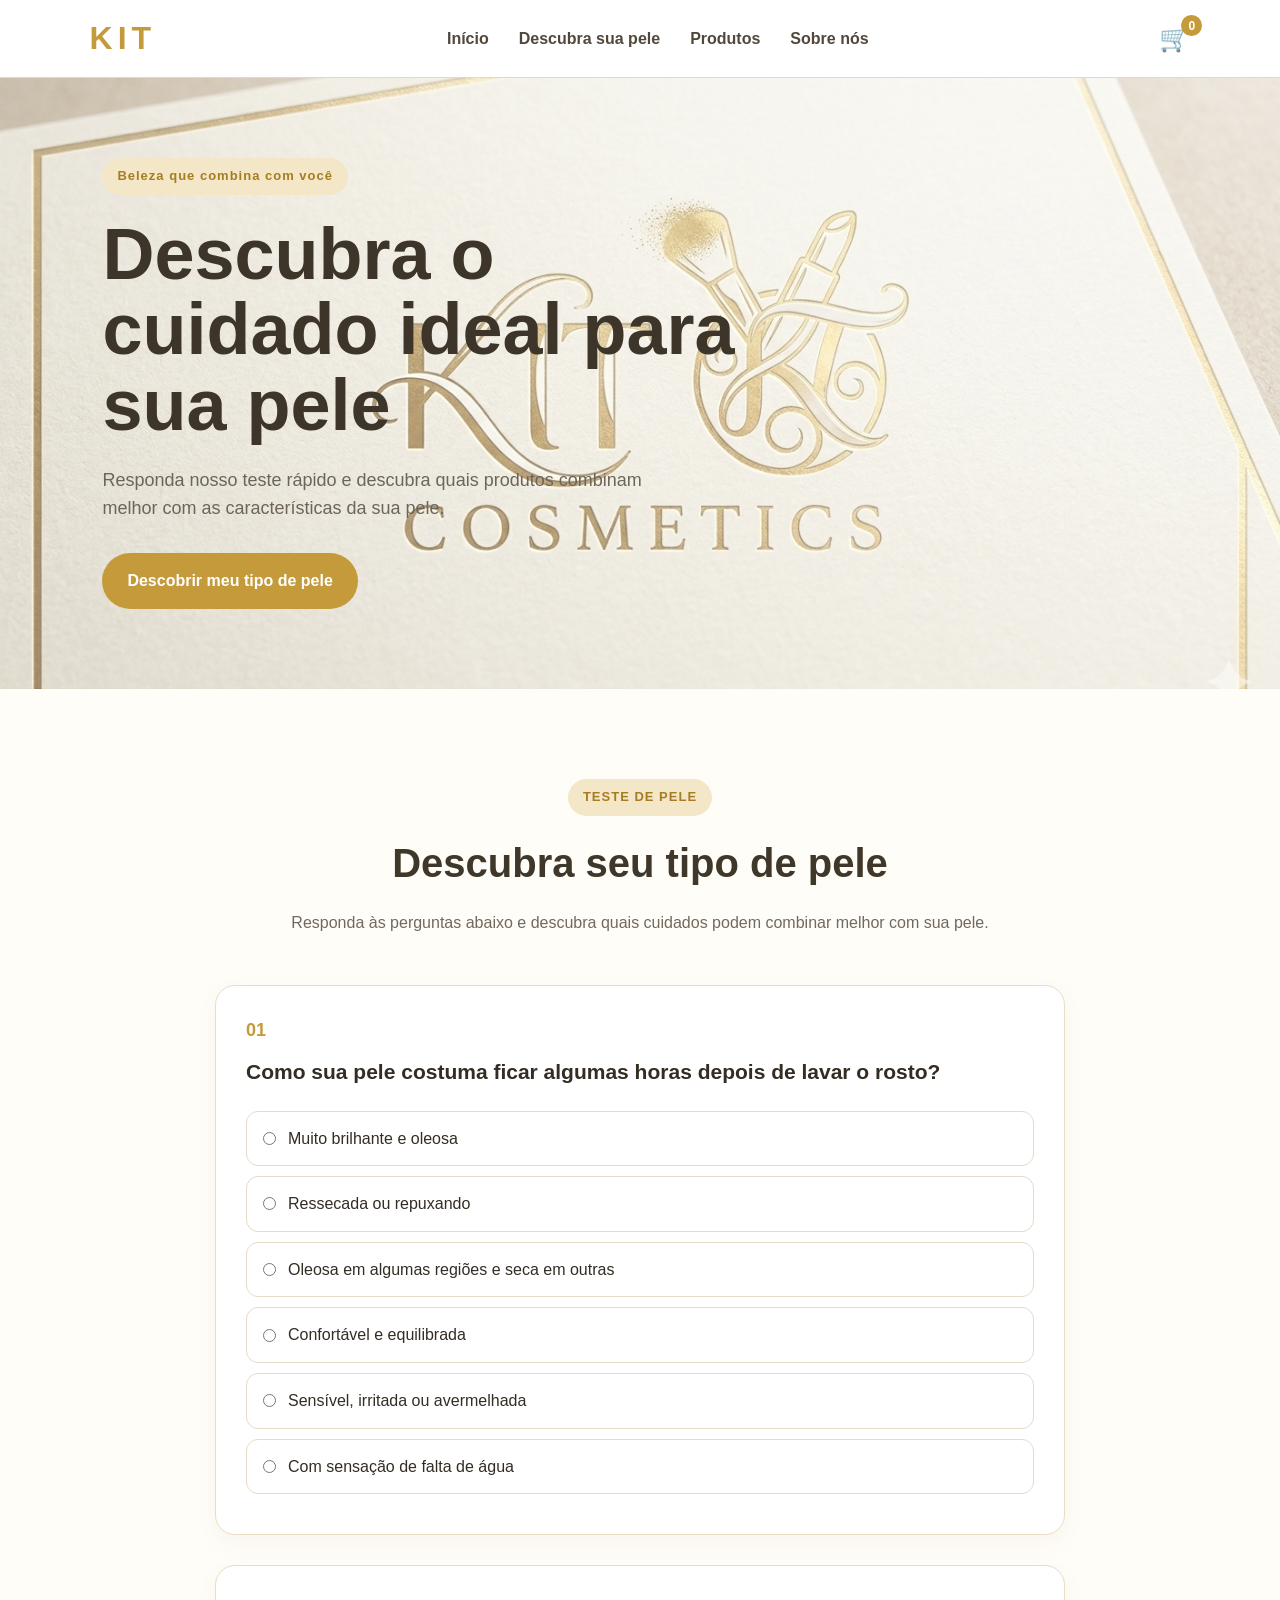
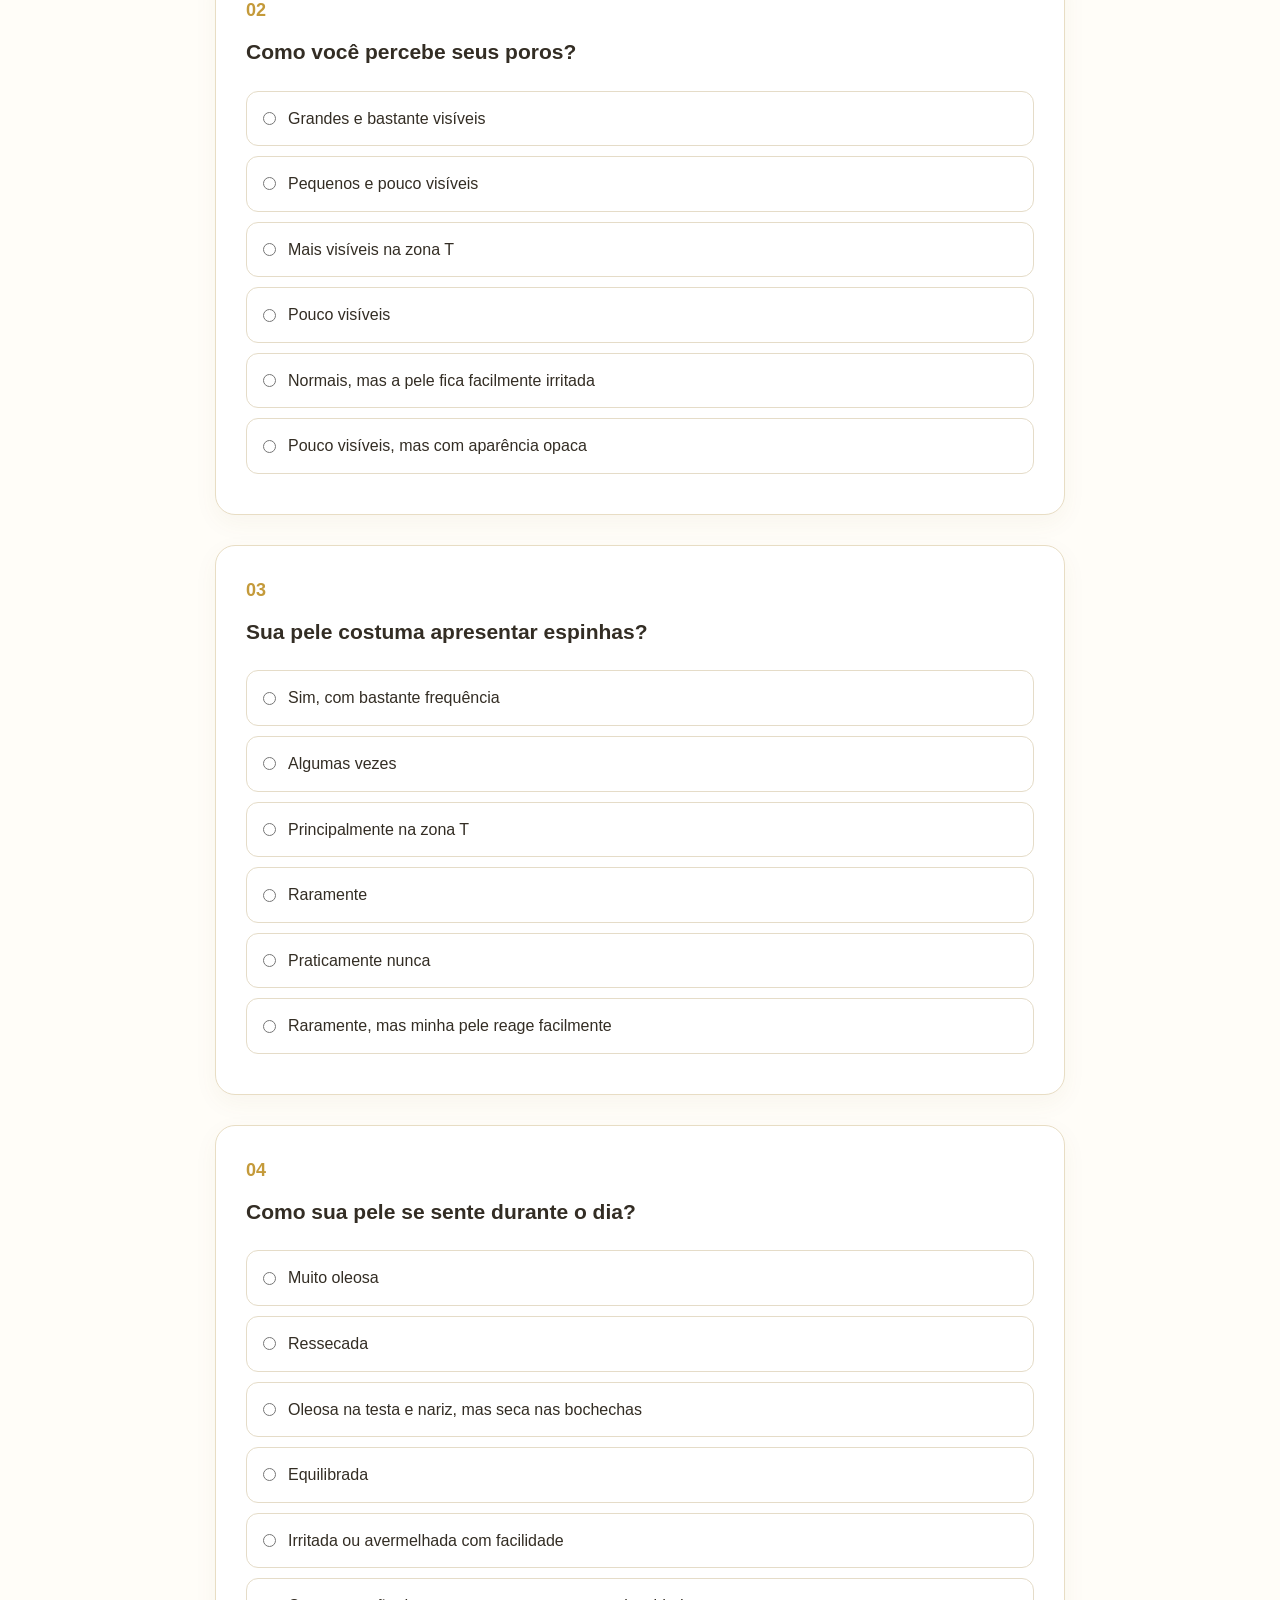
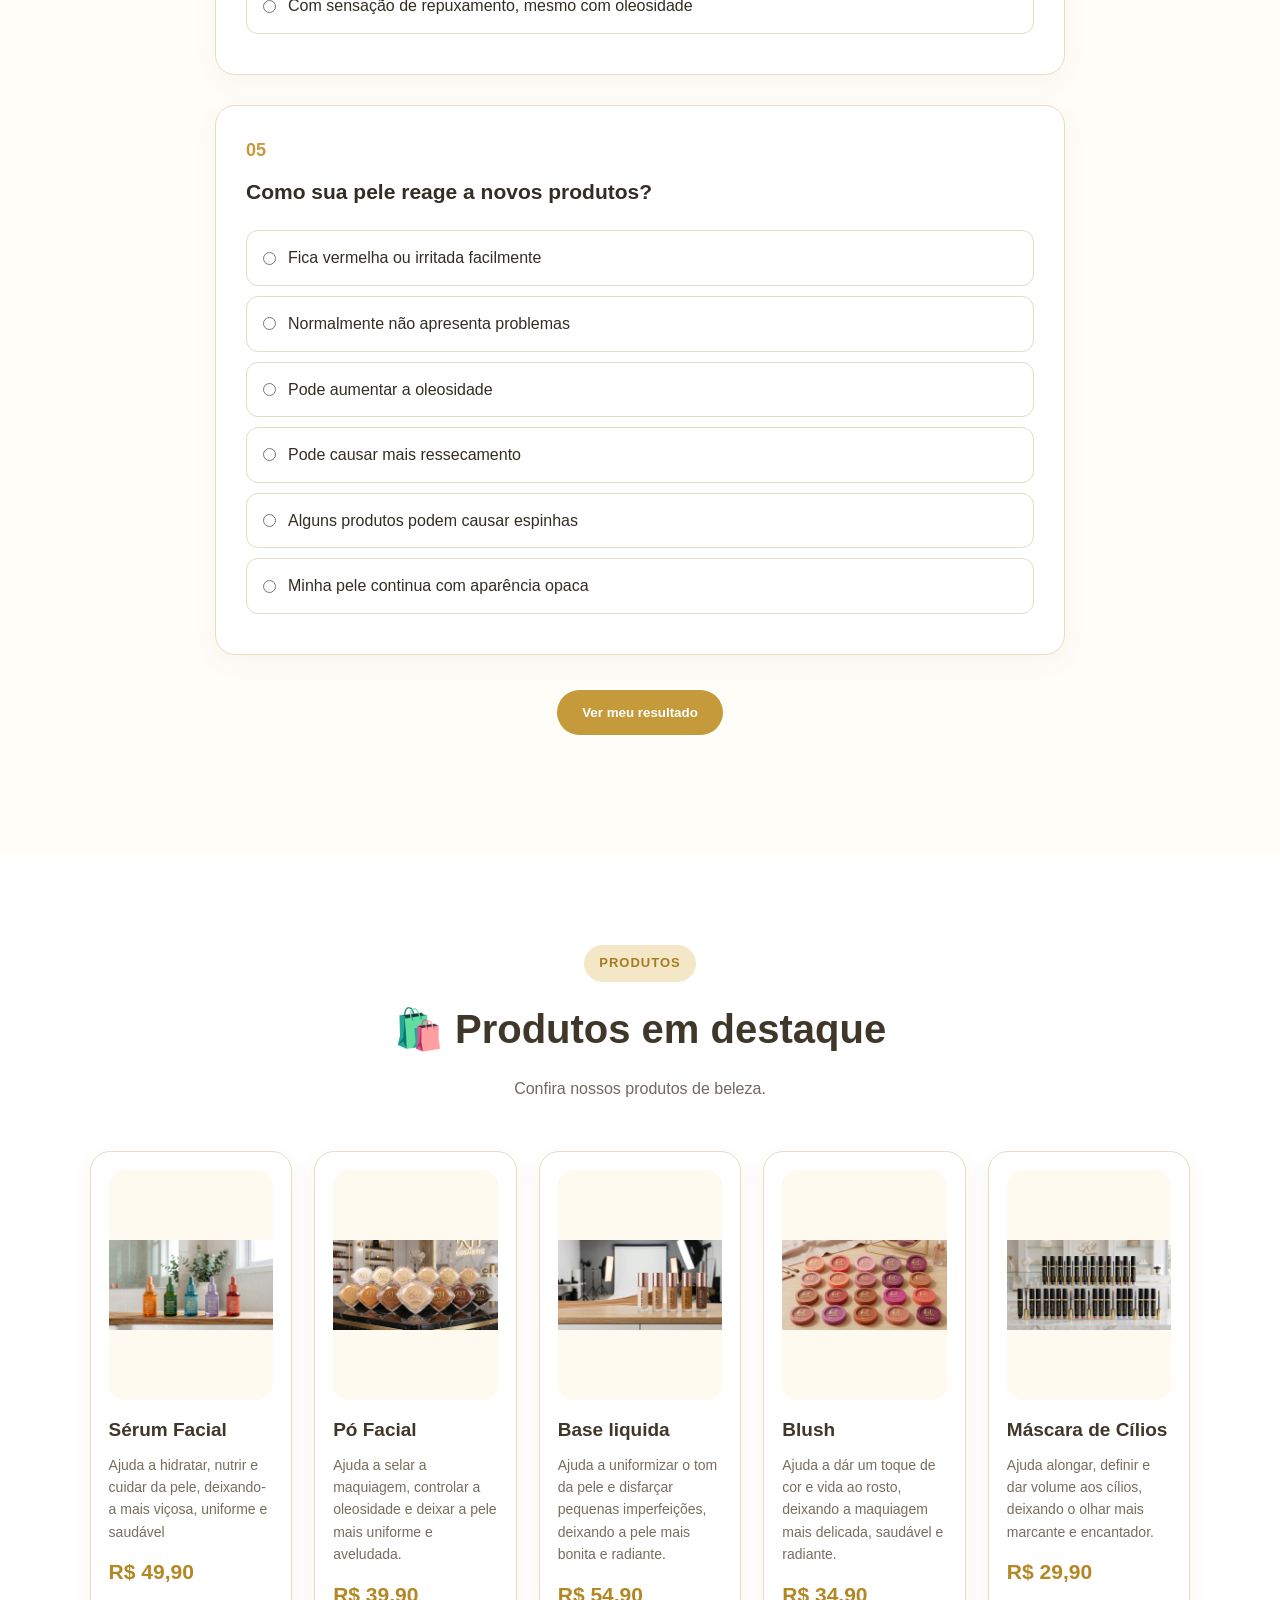
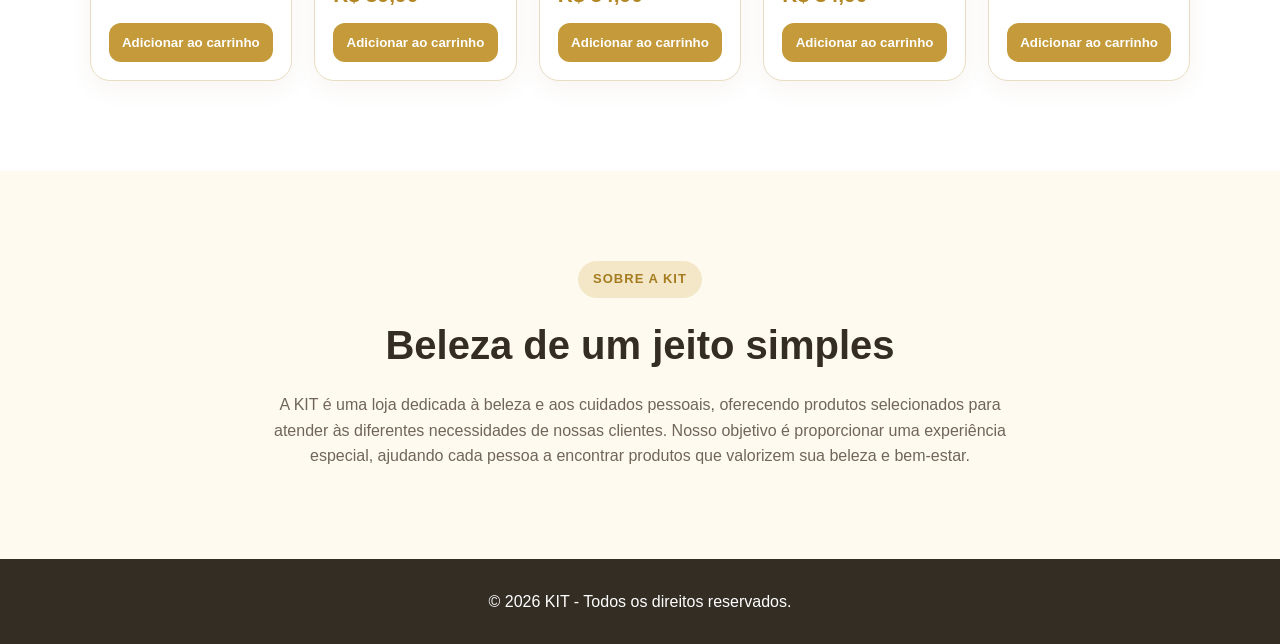
==== commit 0947b4cd: "oi" ====
--- a/index.html
+++ b/index.html
@@ -77,7 +77,7 @@
             <div class="banner-texto">
 
                 <span class="tag-banner">
-                    ✨ Beleza que combina com você
+                    Beleza que combina com você
                 </span>
 
                 <h1>
@@ -113,7 +113,7 @@
                 </span>
 
                 <h2>
-                    ✨ Descubra seu tipo de pele
+                     Descubra seu tipo de pele
                 </h2>
 
                 <p>
@@ -545,7 +545,7 @@
                     type="submit"
                     class="botao resultado-btn"
                 >
-                    Ver meu resultado ✨
+                                    Ver meu resultado 
                 </button>
 
             </form>
@@ -571,7 +571,7 @@
             <div class="titulo-secao">
 
                 <span class="tag">
-                    NOSSA LOJA
+                     PRODUTOS
                 </span>
 
                 <h2>
@@ -606,8 +606,7 @@
                     </h3>
 
                     <p>
-                        Cuidado especial para uma pele hidratada
-                        e iluminada.
+                        Ajuda a hidratar, nutrir e cuidar da pele, deixando-a mais viçosa, uniforme e saudável
                     </p>
 
                     <span class="preco">
@@ -624,7 +623,7 @@
                 </article>
 
 
-                <!-- PÓ -->
+                <!-- PÓ Compacto -->
 
                 <article class="produto">
 
@@ -642,8 +641,7 @@
                     </h3>
 
                     <p>
-                        Acabamento uniforme para completar
-                        sua maquiagem.
+                         Ajuda a selar a maquiagem, controlar a oleosidade e deixar a pele mais uniforme e aveludada.
                     </p>
 
                     <span class="preco">
@@ -660,7 +658,7 @@
                 </article>
 
 
-                <!-- BASE -->
+                <!-- BASE LIQUIDA -->
 
                 <article class="produto">
 
@@ -674,12 +672,11 @@
                     </div>
 
                     <h3>
-                        Base Facial
+                        Base liquida
                     </h3>
 
                     <p>
-                        Cobertura bonita e uniforme para
-                        valorizar sua maquiagem.
+                        Ajuda a uniformizar o tom da pele e disfarçar pequenas imperfeições, deixando a pele mais bonita e radiante.
                     </p>
 
                     <span class="preco">
@@ -714,8 +711,7 @@
                     </h3>
 
                     <p>
-                        Um toque de cor para deixar seu visual
-                        ainda mais bonito.
+                      Ajuda a dár um toque de cor e vida ao rosto, deixando a maquiagem mais delicada, saudável e radiante.
                     </p>
 
                     <span class="preco">
@@ -732,7 +728,7 @@
                 </article>
 
 
-                <!-- CÍLIOS -->
+                <!-- MÁSCARA DE CÍLIOS -->
 
                 <article class="produto">
 
@@ -750,8 +746,7 @@
                     </h3>
 
                     <p>
-                        Realce seus cílios e destaque ainda
-                        mais o seu olhar.
+                    Ajuda alongar, definir e dar volume aos cílios, deixando o olhar mais marcante e encantador. 
                     </p>
 
                     <span class="preco">
@@ -790,10 +785,7 @@
             </h2>
 
             <p>
-                A KIT é uma loja dedicada a oferecer produtos
-                de beleza e cuidados pessoais, ajudando nossas
-                clientes a encontrar produtos que combinem com
-                suas necessidades.
+             A KIT é uma loja dedicada à beleza e aos cuidados pessoais, oferecendo produtos selecionados para atender às diferentes necessidades de nossas clientes. Nosso objetivo é proporcionar uma experiência especial, ajudando cada pessoa a encontrar produtos que valorizem sua beleza e bem-estar.
             </p>
 
         </section>
@@ -873,3509 +865,3 @@
     <script src="script.js"></script>
 
 </body>
-
-</html><!DOCTYPE html>
-<html lang="pt-BR">
-
-<head>
-    <meta charset="UTF-8">
-    <meta name="viewport" content="width=device-width, initial-scale=1.0">
-
-    <title>KIT | Cosméticos</title>
-
-    <link rel="stylesheet" href="styles.css">
-
-    <!-- CONFIGURAÇÃO DO BANNER -->
-    <style>
-        .banner {
-            position: relative;
-            min-height: 540px;
-
-            background-image:
-                linear-gradient(
-                    rgba(255, 252, 246, 0.35),
-                    rgba(255, 252, 246, 0.35)
-                ),
-                url("kit-cosmetics.jpg");
-
-            background-size: cover;
-            background-position: center;
-            background-repeat: no-repeat;
-
-            display: flex;
-            align-items: center;
-        }
-
-        .banner-texto {
-            position: relative;
-            z-index: 2;
-        }
-    </style>
-
-</head>
-
-<body>
-
-    <!-- CABEÇALHO -->
-    <header class="header">
-
-        <a href="#inicio" class="logo">
-            KIT
-        </a>
-
-        <nav class="menu">
-            <a href="#inicio">Início</a>
-            <a href="#pele">Descubra sua pele</a>
-            <a href="#produtos">Produtos</a>
-            <a href="#sobre">Sobre nós</a>
-        </nav>
-
-        <button
-            class="carrinho"
-            id="abrirCarrinho"
-            type="button"
-        >
-            🛒
-            <span id="contadorCarrinho">0</span>
-        </button>
-
-    </header>
-
-
-    <main>
-
-        <!-- ======================================
-             BANNER PRINCIPAL
-        ======================================= -->
-
-        <section id="inicio" class="banner">
-
-            <div class="banner-texto">
-
-                <span class="tag-banner">
-                    ✨ Beleza que combina com você
-                </span>
-
-                <h1>
-                    Descubra o cuidado
-                    ideal para sua pele
-                </h1>
-
-                <p>
-                    Responda nosso teste rápido e descubra
-                    quais produtos combinam melhor com
-                    as características da sua pele.
-                </p>
-
-                <a href="#pele" class="botao">
-                    Descobrir meu tipo de pele
-                </a>
-
-            </div>
-
-        </section>
-
-
-        <!-- ======================================
-             QUIZ
-        ======================================= -->
-
-        <section id="pele" class="questionario">
-
-            <div class="titulo-secao">
-
-                <span class="tag">
-                    TESTE DE PELE
-                </span>
-
-                <h2>
-                    ✨ Descubra seu tipo de pele
-                </h2>
-
-                <p>
-                    Responda às perguntas abaixo e descubra
-                    quais cuidados podem combinar melhor
-                    com sua pele.
-                </p>
-
-            </div>
-
-
-            <form id="formularioPele">
-
-                <!-- PERGUNTA 01 -->
-
-                <div class="pergunta">
-
-                    <span class="numero-pergunta">
-                        01
-                    </span>
-
-                    <h3>
-                        Como sua pele costuma ficar algumas
-                        horas depois de lavar o rosto?
-                    </h3>
-
-                    <label>
-                        <input
-                            type="radio"
-                            name="pergunta1"
-                            value="oleosa"
-                            required
-                        >
-                        <span>
-                            Muito brilhante e oleosa
-                        </span>
-                    </label>
-
-                    <label>
-                        <input
-                            type="radio"
-                            name="pergunta1"
-                            value="seca"
-                        >
-                        <span>
-                            Ressecada ou repuxando
-                        </span>
-                    </label>
-
-                    <label>
-                        <input
-                            type="radio"
-                            name="pergunta1"
-                            value="mista"
-                        >
-                        <span>
-                            Oleosa em algumas regiões e seca em outras
-                        </span>
-                    </label>
-
-                    <label>
-                        <input
-                            type="radio"
-                            name="pergunta1"
-                            value="normal"
-                        >
-                        <span>
-                            Confortável e equilibrada
-                        </span>
-                    </label>
-
-                    <label>
-                        <input
-                            type="radio"
-                            name="pergunta1"
-                            value="sensivel"
-                        >
-                        <span>
-                            Sensível, irritada ou avermelhada
-                        </span>
-                    </label>
-
-                    <label>
-                        <input
-                            type="radio"
-                            name="pergunta1"
-                            value="desidratada"
-                        >
-                        <span>
-                            Com sensação de falta de água
-                        </span>
-                    </label>
-
-                </div>
-
-
-                <!-- PERGUNTA 02 -->
-
-                <div class="pergunta">
-
-                    <span class="numero-pergunta">
-                        02
-                    </span>
-
-                    <h3>
-                        Como você percebe seus poros?
-                    </h3>
-
-                    <label>
-                        <input
-                            type="radio"
-                            name="pergunta2"
-                            value="oleosa"
-                            required
-                        >
-                        <span>
-                            Grandes e bastante visíveis
-                        </span>
-                    </label>
-
-                    <label>
-                        <input
-                            type="radio"
-                            name="pergunta2"
-                            value="seca"
-                        >
-                        <span>
-                            Pequenos e pouco visíveis
-                        </span>
-                    </label>
-
-                    <label>
-                        <input
-                            type="radio"
-                            name="pergunta2"
-                            value="mista"
-                        >
-                        <span>
-                            Mais visíveis na zona T
-                        </span>
-                    </label>
-
-                    <label>
-                        <input
-                            type="radio"
-                            name="pergunta2"
-                            value="normal"
-                        >
-                        <span>
-                            Pouco visíveis
-                        </span>
-                    </label>
-
-                    <label>
-                        <input
-                            type="radio"
-                            name="pergunta2"
-                            value="sensivel"
-                        >
-                        <span>
-                            Normais, mas a pele fica facilmente irritada
-                        </span>
-                    </label>
-
-                    <label>
-                        <input
-                            type="radio"
-                            name="pergunta2"
-                            value="desidratada"
-                        >
-                        <span>
-                            Pouco visíveis, mas com aparência opaca
-                        </span>
-                    </label>
-
-                </div>
-
-
-                <!-- PERGUNTA 03 -->
-
-                <div class="pergunta">
-
-                    <span class="numero-pergunta">
-                        03
-                    </span>
-
-                    <h3>
-                        Sua pele costuma apresentar espinhas?
-                    </h3>
-
-                    <label>
-                        <input
-                            type="radio"
-                            name="pergunta3"
-                            value="acneica"
-                            required
-                        >
-                        <span>
-                            Sim, com bastante frequência
-                        </span>
-                    </label>
-
-                    <label>
-                        <input
-                            type="radio"
-                            name="pergunta3"
-                            value="oleosa"
-                        >
-                        <span>
-                            Algumas vezes
-                        </span>
-                    </label>
-
-                    <label>
-                        <input
-                            type="radio"
-                            name="pergunta3"
-                            value="mista"
-                        >
-                        <span>
-                            Principalmente na zona T
-                        </span>
-                    </label>
-
-                    <label>
-                        <input
-                            type="radio"
-                            name="pergunta3"
-                            value="normal"
-                        >
-                        <span>
-                            Raramente
-                        </span>
-                    </label>
-
-                    <label>
-                        <input
-                            type="radio"
-                            name="pergunta3"
-                            value="seca"
-                        >
-                        <span>
-                            Praticamente nunca
-                        </span>
-                    </label>
-
-                    <label>
-                        <input
-                            type="radio"
-                            name="pergunta3"
-                            value="sensivel"
-                        >
-                        <span>
-                            Raramente, mas minha pele reage facilmente
-                        </span>
-                    </label>
-
-                </div>
-
-
-                <!-- PERGUNTA 04 -->
-
-                <div class="pergunta">
-
-                    <span class="numero-pergunta">
-                        04
-                    </span>
-
-                    <h3>
-                        Como sua pele se sente durante o dia?
-                    </h3>
-
-                    <label>
-                        <input
-                            type="radio"
-                            name="pergunta4"
-                            value="oleosa"
-                            required
-                        >
-                        <span>
-                            Muito oleosa
-                        </span>
-                    </label>
-
-                    <label>
-                        <input
-                            type="radio"
-                            name="pergunta4"
-                            value="seca"
-                        >
-                        <span>
-                            Ressecada
-                        </span>
-                    </label>
-
-                    <label>
-                        <input
-                            type="radio"
-                            name="pergunta4"
-                            value="mista"
-                        >
-                        <span>
-                            Oleosa na testa e nariz, mas seca nas bochechas
-                        </span>
-                    </label>
-
-                    <label>
-                        <input
-                            type="radio"
-                            name="pergunta4"
-                            value="normal"
-                        >
-                        <span>
-                            Equilibrada
-                        </span>
-                    </label>
-
-                    <label>
-                        <input
-                            type="radio"
-                            name="pergunta4"
-                            value="sensivel"
-                        >
-                        <span>
-                            Irritada ou avermelhada com facilidade
-                        </span>
-                    </label>
-
-                    <label>
-                        <input
-                            type="radio"
-                            name="pergunta4"
-                            value="desidratada"
-                        >
-                        <span>
-                            Com sensação de repuxamento,
-                            mesmo com oleosidade
-                        </span>
-                    </label>
-
-                </div>
-
-
-                <!-- PERGUNTA 05 -->
-
-                <div class="pergunta">
-
-                    <span class="numero-pergunta">
-                        05
-                    </span>
-
-                    <h3>
-                        Como sua pele reage a novos produtos?
-                    </h3>
-
-                    <label>
-                        <input
-                            type="radio"
-                            name="pergunta5"
-                            value="sensivel"
-                            required
-                        >
-                        <span>
-                            Fica vermelha ou irritada facilmente
-                        </span>
-                    </label>
-
-                    <label>
-                        <input
-                            type="radio"
-                            name="pergunta5"
-                            value="normal"
-                        >
-                        <span>
-                            Normalmente não apresenta problemas
-                        </span>
-                    </label>
-
-                    <label>
-                        <input
-                            type="radio"
-                            name="pergunta5"
-                            value="oleosa"
-                        >
-                        <span>
-                            Pode aumentar a oleosidade
-                        </span>
-                    </label>
-
-                    <label>
-                        <input
-                            type="radio"
-                            name="pergunta5"
-                            value="seca"
-                        >
-                        <span>
-                            Pode causar mais ressecamento
-                        </span>
-                    </label>
-
-                    <label>
-                        <input
-                            type="radio"
-                            name="pergunta5"
-                            value="acneica"
-                        >
-                        <span>
-                            Alguns produtos podem causar espinhas
-                        </span>
-                    </label>
-
-                    <label>
-                        <input
-                            type="radio"
-                            name="pergunta5"
-                            value="desidratada"
-                        >
-                        <span>
-                            Minha pele continua com aparência opaca
-                        </span>
-                    </label>
-
-                </div>
-
-
-                <!-- BOTÃO -->
-
-                <button
-                    type="submit"
-                    class="botao resultado-btn"
-                >
-                    Ver meu resultado ✨
-                </button>
-
-            </form>
-
-
-            <div
-                id="resultado"
-                class="resultado"
-            ></div>
-
-        </section>
-
-
-        <!-- ======================================
-             PRODUTOS
-        ======================================= -->
-
-        <section
-            id="produtos"
-            class="produtos"
-        >
-
-            <div class="titulo-secao">
-
-                <span class="tag">
-                    NOSSA LOJA
-                </span>
-
-                <h2>
-                    🛍️ Produtos em destaque
-                </h2>
-
-                <p>
-                    Confira nossos produtos de beleza.
-                </p>
-
-            </div>
-
-
-            <div class="produtos-container">
-
-
-                <!-- SÉRUM -->
-
-                <article class="produto">
-
-                    <div class="produto-imagem">
-
-                        <img
-                            src="seruns.png"
-                            alt="Sérum facial"
-                        >
-
-                    </div>
-
-                    <h3>
-                        Sérum Facial
-                    </h3>
-
-                    <p>
-                        Cuidado especial para uma pele hidratada
-                        e iluminada.
-                    </p>
-
-                    <span class="preco">
-                        R$ 49,90
-                    </span>
-
-                    <button
-                        class="btn-comprar"
-                        data-produto="Sérum Facial"
-                    >
-                        Adicionar ao carrinho
-                    </button>
-
-                </article>
-
-
-                <!-- PÓ -->
-
-                <article class="produto">
-
-                    <div class="produto-imagem">
-
-                        <img
-                            src="pó.png"
-                            alt="Pó facial"
-                        >
-
-                    </div>
-
-                    <h3>
-                        Pó Facial
-                    </h3>
-
-                    <p>
-                        Acabamento uniforme para completar
-                        sua maquiagem.
-                    </p>
-
-                    <span class="preco">
-                        R$ 39,90
-                    </span>
-
-                    <button
-                        class="btn-comprar"
-                        data-produto="Pó Facial"
-                    >
-                        Adicionar ao carrinho
-                    </button>
-
-                </article>
-
-
-                <!-- BASE -->
-
-                <article class="produto">
-
-                    <div class="produto-imagem">
-
-                        <img
-                            src="base.png"
-                            alt="Base facial"
-                        >
-
-                    </div>
-
-                    <h3>
-                        Base Facial
-                    </h3>
-
-                    <p>
-                        Cobertura bonita e uniforme para
-                        valorizar sua maquiagem.
-                    </p>
-
-                    <span class="preco">
-                        R$ 54,90
-                    </span>
-
-                    <button
-                        class="btn-comprar"
-                        data-produto="Base Facial"
-                    >
-                        Adicionar ao carrinho
-                    </button>
-
-                </article>
-
-
-                <!-- BLUSH -->
-
-                <article class="produto">
-
-                    <div class="produto-imagem">
-
-                        <img
-                            src="blush.png"
-                            alt="Blush"
-                        >
-
-                    </div>
-
-                    <h3>
-                        Blush
-                    </h3>
-
-                    <p>
-                        Um toque de cor para deixar seu visual
-                        ainda mais bonito.
-                    </p>
-
-                    <span class="preco">
-                        R$ 34,90
-                    </span>
-
-                    <button
-                        class="btn-comprar"
-                        data-produto="Blush"
-                    >
-                        Adicionar ao carrinho
-                    </button>
-
-                </article>
-
-
-                <!-- CÍLIOS -->
-
-                <article class="produto">
-
-                    <div class="produto-imagem">
-
-                        <img
-                            src="cilios.png"
-                            alt="Máscara de cílios"
-                        >
-
-                    </div>
-
-                    <h3>
-                        Máscara de Cílios
-                    </h3>
-
-                    <p>
-                        Realce seus cílios e destaque ainda
-                        mais o seu olhar.
-                    </p>
-
-                    <span class="preco">
-                        R$ 29,90
-                    </span>
-
-                    <button
-                        class="btn-comprar"
-                        data-produto="Máscara de Cílios"
-                    >
-                        Adicionar ao carrinho
-                    </button>
-
-                </article>
-
-            </div>
-
-        </section>
-
-
-        <!-- ======================================
-             SOBRE
-        ======================================= -->
-
-        <section
-            id="sobre"
-            class="sobre"
-        >
-
-            <span class="tag">
-                SOBRE A KIT
-            </span>
-
-            <h2>
-                Beleza de um jeito simples
-            </h2>
-
-            <p>
-                A KIT é uma loja dedicada a oferecer produtos
-                de beleza e cuidados pessoais, ajudando nossas
-                clientes a encontrar produtos que combinem com
-                suas necessidades.
-            </p>
-
-        </section>
-
-    </main>
-
-
-    <!-- ======================================
-         MODAL DO CARRINHO
-    ======================================= -->
-
-    <div
-        id="modalCarrinho"
-        class="modal"
-    >
-
-        <div class="modal-conteudo">
-
-            <button
-                id="fecharCarrinho"
-                class="fechar"
-                type="button"
-            >
-                ×
-            </button>
-
-            <h2>
-                🛒 Seu carrinho
-            </h2>
-
-            <div id="listaCarrinho">
-
-                <p class="carrinho-vazio">
-                    Seu carrinho está vazio.
-                </p>
-
-            </div>
-
-            <div class="total-carrinho">
-
-                Total:
-
-                <strong id="totalCarrinho">
-                    R$ 0,00
-                </strong>
-
-            </div>
-
-            <button
-                id="finalizarCompra"
-                class="botao"
-                type="button"
-            >
-                Finalizar compra
-            </button>
-
-        </div>
-
-    </div>
-
-
-    <!-- ======================================
-         RODAPÉ
-    ======================================= -->
-
-    <footer>
-
-        <p>
-            © 2026 KIT - Todos os direitos reservados.
-        </p>
-
-    </footer>
-
-
-    <!-- JAVASCRIPT -->
-
-    <script src="script.js"></script>
-
-</body>
-
-</html><!DOCTYPE html>
-<html lang="pt-BR">
-
-<head>
-    <meta charset="UTF-8">
-    <meta name="viewport" content="width=device-width, initial-scale=1.0">
-
-    <title>KIT | Cosméticos</title>
-
-    <link rel="stylesheet" href="styles.css">
-
-    <!-- CONFIGURAÇÃO DO BANNER -->
-    <style>
-        .banner {
-            position: relative;
-            min-height: 540px;
-
-            background-image:
-                linear-gradient(
-                    rgba(255, 252, 246, 0.35),
-                    rgba(255, 252, 246, 0.35)
-                ),
-                url("kit-cosmetics.jpg");
-
-            background-size: cover;
-            background-position: center;
-            background-repeat: no-repeat;
-
-            display: flex;
-            align-items: center;
-        }
-
-        .banner-texto {
-            position: relative;
-            z-index: 2;
-        }
-    </style>
-
-</head>
-
-<body>
-
-    <!-- CABEÇALHO -->
-    <header class="header">
-
-        <a href="#inicio" class="logo">
-            KIT
-        </a>
-
-        <nav class="menu">
-            <a href="#inicio">Início</a>
-            <a href="#pele">Descubra sua pele</a>
-            <a href="#produtos">Produtos</a>
-            <a href="#sobre">Sobre nós</a>
-        </nav>
-
-        <button
-            class="carrinho"
-            id="abrirCarrinho"
-            type="button"
-        >
-            🛒
-            <span id="contadorCarrinho">0</span>
-        </button>
-
-    </header>
-
-
-    <main>
-
-        <!-- ======================================
-             BANNER PRINCIPAL
-        ======================================= -->
-
-        <section id="inicio" class="banner">
-
-            <div class="banner-texto">
-
-                <span class="tag-banner">
-                    ✨ Beleza que combina com você
-                </span>
-
-                <h1>
-                    Descubra o cuidado
-                    ideal para sua pele
-                </h1>
-
-                <p>
-                    Responda nosso teste rápido e descubra
-                    quais produtos combinam melhor com
-                    as características da sua pele.
-                </p>
-
-                <a href="#pele" class="botao">
-                    Descobrir meu tipo de pele
-                </a>
-
-            </div>
-
-        </section>
-
-
-        <!-- ======================================
-             QUIZ
-        ======================================= -->
-
-        <section id="pele" class="questionario">
-
-            <div class="titulo-secao">
-
-                <span class="tag">
-                    TESTE DE PELE
-                </span>
-
-                <h2>
-                    ✨ Descubra seu tipo de pele
-                </h2>
-
-                <p>
-                    Responda às perguntas abaixo e descubra
-                    quais cuidados podem combinar melhor
-                    com sua pele.
-                </p>
-
-            </div>
-
-
-            <form id="formularioPele">
-
-                <!-- PERGUNTA 01 -->
-
-                <div class="pergunta">
-
-                    <span class="numero-pergunta">
-                        01
-                    </span>
-
-                    <h3>
-                        Como sua pele costuma ficar algumas
-                        horas depois de lavar o rosto?
-                    </h3>
-
-                    <label>
-                        <input
-                            type="radio"
-                            name="pergunta1"
-                            value="oleosa"
-                            required
-                        >
-                        <span>
-                            Muito brilhante e oleosa
-                        </span>
-                    </label>
-
-                    <label>
-                        <input
-                            type="radio"
-                            name="pergunta1"
-                            value="seca"
-                        >
-                        <span>
-                            Ressecada ou repuxando
-                        </span>
-                    </label>
-
-                    <label>
-                        <input
-                            type="radio"
-                            name="pergunta1"
-                            value="mista"
-                        >
-                        <span>
-                            Oleosa em algumas regiões e seca em outras
-                        </span>
-                    </label>
-
-                    <label>
-                        <input
-                            type="radio"
-                            name="pergunta1"
-                            value="normal"
-                        >
-                        <span>
-                            Confortável e equilibrada
-                        </span>
-                    </label>
-
-                    <label>
-                        <input
-                            type="radio"
-                            name="pergunta1"
-                            value="sensivel"
-                        >
-                        <span>
-                            Sensível, irritada ou avermelhada
-                        </span>
-                    </label>
-
-                    <label>
-                        <input
-                            type="radio"
-                            name="pergunta1"
-                            value="desidratada"
-                        >
-                        <span>
-                            Com sensação de falta de água
-                        </span>
-                    </label>
-
-                </div>
-
-
-                <!-- PERGUNTA 02 -->
-
-                <div class="pergunta">
-
-                    <span class="numero-pergunta">
-                        02
-                    </span>
-
-                    <h3>
-                        Como você percebe seus poros?
-                    </h3>
-
-                    <label>
-                        <input
-                            type="radio"
-                            name="pergunta2"
-                            value="oleosa"
-                            required
-                        >
-                        <span>
-                            Grandes e bastante visíveis
-                        </span>
-                    </label>
-
-                    <label>
-                        <input
-                            type="radio"
-                            name="pergunta2"
-                            value="seca"
-                        >
-                        <span>
-                            Pequenos e pouco visíveis
-                        </span>
-                    </label>
-
-                    <label>
-                        <input
-                            type="radio"
-                            name="pergunta2"
-                            value="mista"
-                        >
-                        <span>
-                            Mais visíveis na zona T
-                        </span>
-                    </label>
-
-                    <label>
-                        <input
-                            type="radio"
-                            name="pergunta2"
-                            value="normal"
-                        >
-                        <span>
-                            Pouco visíveis
-                        </span>
-                    </label>
-
-                    <label>
-                        <input
-                            type="radio"
-                            name="pergunta2"
-                            value="sensivel"
-                        >
-                        <span>
-                            Normais, mas a pele fica facilmente irritada
-                        </span>
-                    </label>
-
-                    <label>
-                        <input
-                            type="radio"
-                            name="pergunta2"
-                            value="desidratada"
-                        >
-                        <span>
-                            Pouco visíveis, mas com aparência opaca
-                        </span>
-                    </label>
-
-                </div>
-
-
-                <!-- PERGUNTA 03 -->
-
-                <div class="pergunta">
-
-                    <span class="numero-pergunta">
-                        03
-                    </span>
-
-                    <h3>
-                        Sua pele costuma apresentar espinhas?
-                    </h3>
-
-                    <label>
-                        <input
-                            type="radio"
-                            name="pergunta3"
-                            value="acneica"
-                            required
-                        >
-                        <span>
-                            Sim, com bastante frequência
-                        </span>
-                    </label>
-
-                    <label>
-                        <input
-                            type="radio"
-                            name="pergunta3"
-                            value="oleosa"
-                        >
-                        <span>
-                            Algumas vezes
-                        </span>
-                    </label>
-
-                    <label>
-                        <input
-                            type="radio"
-                            name="pergunta3"
-                            value="mista"
-                        >
-                        <span>
-                            Principalmente na zona T
-                        </span>
-                    </label>
-
-                    <label>
-                        <input
-                            type="radio"
-                            name="pergunta3"
-                            value="normal"
-                        >
-                        <span>
-                            Raramente
-                        </span>
-                    </label>
-
-                    <label>
-                        <input
-                            type="radio"
-                            name="pergunta3"
-                            value="seca"
-                        >
-                        <span>
-                            Praticamente nunca
-                        </span>
-                    </label>
-
-                    <label>
-                        <input
-                            type="radio"
-                            name="pergunta3"
-                            value="sensivel"
-                        >
-                        <span>
-                            Raramente, mas minha pele reage facilmente
-                        </span>
-                    </label>
-
-                </div>
-
-
-                <!-- PERGUNTA 04 -->
-
-                <div class="pergunta">
-
-                    <span class="numero-pergunta">
-                        04
-                    </span>
-
-                    <h3>
-                        Como sua pele se sente durante o dia?
-                    </h3>
-
-                    <label>
-                        <input
-                            type="radio"
-                            name="pergunta4"
-                            value="oleosa"
-                            required
-                        >
-                        <span>
-                            Muito oleosa
-                        </span>
-                    </label>
-
-                    <label>
-                        <input
-                            type="radio"
-                            name="pergunta4"
-                            value="seca"
-                        >
-                        <span>
-                            Ressecada
-                        </span>
-                    </label>
-
-                    <label>
-                        <input
-                            type="radio"
-                            name="pergunta4"
-                            value="mista"
-                        >
-                        <span>
-                            Oleosa na testa e nariz, mas seca nas bochechas
-                        </span>
-                    </label>
-
-                    <label>
-                        <input
-                            type="radio"
-                            name="pergunta4"
-                            value="normal"
-                        >
-                        <span>
-                            Equilibrada
-                        </span>
-                    </label>
-
-                    <label>
-                        <input
-                            type="radio"
-                            name="pergunta4"
-                            value="sensivel"
-                        >
-                        <span>
-                            Irritada ou avermelhada com facilidade
-                        </span>
-                    </label>
-
-                    <label>
-                        <input
-                            type="radio"
-                            name="pergunta4"
-                            value="desidratada"
-                        >
-                        <span>
-                            Com sensação de repuxamento,
-                            mesmo com oleosidade
-                        </span>
-                    </label>
-
-                </div>
-
-
-                <!-- PERGUNTA 05 -->
-
-                <div class="pergunta">
-
-                    <span class="numero-pergunta">
-                        05
-                    </span>
-
-                    <h3>
-                        Como sua pele reage a novos produtos?
-                    </h3>
-
-                    <label>
-                        <input
-                            type="radio"
-                            name="pergunta5"
-                            value="sensivel"
-                            required
-                        >
-                        <span>
-                            Fica vermelha ou irritada facilmente
-                        </span>
-                    </label>
-
-                    <label>
-                        <input
-                            type="radio"
-                            name="pergunta5"
-                            value="normal"
-                        >
-                        <span>
-                            Normalmente não apresenta problemas
-                        </span>
-                    </label>
-
-                    <label>
-                        <input
-                            type="radio"
-                            name="pergunta5"
-                            value="oleosa"
-                        >
-                        <span>
-                            Pode aumentar a oleosidade
-                        </span>
-                    </label>
-
-                    <label>
-                        <input
-                            type="radio"
-                            name="pergunta5"
-                            value="seca"
-                        >
-                        <span>
-                            Pode causar mais ressecamento
-                        </span>
-                    </label>
-
-                    <label>
-                        <input
-                            type="radio"
-                            name="pergunta5"
-                            value="acneica"
-                        >
-                        <span>
-                            Alguns produtos podem causar espinhas
-                        </span>
-                    </label>
-
-                    <label>
-                        <input
-                            type="radio"
-                            name="pergunta5"
-                            value="desidratada"
-                        >
-                        <span>
-                            Minha pele continua com aparência opaca
-                        </span>
-                    </label>
-
-                </div>
-
-
-                <!-- BOTÃO -->
-
-                <button
-                    type="submit"
-                    class="botao resultado-btn"
-                >
-                    Ver meu resultado ✨
-                </button>
-
-            </form>
-
-
-            <div
-                id="resultado"
-                class="resultado"
-            ></div>
-
-        </section>
-
-
-        <!-- ======================================
-             PRODUTOS
-        ======================================= -->
-
-        <section
-            id="produtos"
-            class="produtos"
-        >
-
-            <div class="titulo-secao">
-
-                <span class="tag">
-                    NOSSA LOJA
-                </span>
-
-                <h2>
-                    🛍️ Produtos em destaque
-                </h2>
-
-                <p>
-                    Confira nossos produtos de beleza.
-                </p>
-
-            </div>
-
-
-            <div class="produtos-container">
-
-
-                <!-- SÉRUM -->
-
-                <article class="produto">
-
-                    <div class="produto-imagem">
-
-                        <img
-                            src="seruns.png"
-                            alt="Sérum facial"
-                        >
-
-                    </div>
-
-                    <h3>
-                        Sérum Facial
-                    </h3>
-
-                    <p>
-                        Cuidado especial para uma pele hidratada
-                        e iluminada.
-                    </p>
-
-                    <span class="preco">
-                        R$ 49,90
-                    </span>
-
-                    <button
-                        class="btn-comprar"
-                        data-produto="Sérum Facial"
-                    >
-                        Adicionar ao carrinho
-                    </button>
-
-                </article>
-
-
-                <!-- PÓ -->
-
-                <article class="produto">
-
-                    <div class="produto-imagem">
-
-                        <img
-                            src="pó.png"
-                            alt="Pó facial"
-                        >
-
-                    </div>
-
-                    <h3>
-                        Pó Facial
-                    </h3>
-
-                    <p>
-                        Acabamento uniforme para completar
-                        sua maquiagem.
-                    </p>
-
-                    <span class="preco">
-                        R$ 39,90
-                    </span>
-
-                    <button
-                        class="btn-comprar"
-                        data-produto="Pó Facial"
-                    >
-                        Adicionar ao carrinho
-                    </button>
-
-                </article>
-
-
-                <!-- BASE -->
-
-                <article class="produto">
-
-                    <div class="produto-imagem">
-
-                        <img
-                            src="base.png"
-                            alt="Base facial"
-                        >
-
-                    </div>
-
-                    <h3>
-                        Base Facial
-                    </h3>
-
-                    <p>
-                        Cobertura bonita e uniforme para
-                        valorizar sua maquiagem.
-                    </p>
-
-                    <span class="preco">
-                        R$ 54,90
-                    </span>
-
-                    <button
-                        class="btn-comprar"
-                        data-produto="Base Facial"
-                    >
-                        Adicionar ao carrinho
-                    </button>
-
-                </article>
-
-
-                <!-- BLUSH -->
-
-                <article class="produto">
-
-                    <div class="produto-imagem">
-
-                        <img
-                            src="blush.png"
-                            alt="Blush"
-                        >
-
-                    </div>
-
-                    <h3>
-                        Blush
-                    </h3>
-
-                    <p>
-                        Um toque de cor para deixar seu visual
-                        ainda mais bonito.
-                    </p>
-
-                    <span class="preco">
-                        R$ 34,90
-                    </span>
-
-                    <button
-                        class="btn-comprar"
-                        data-produto="Blush"
-                    >
-                        Adicionar ao carrinho
-                    </button>
-
-                </article>
-
-
-                <!-- CÍLIOS -->
-
-                <article class="produto">
-
-                    <div class="produto-imagem">
-
-                        <img
-                            src="cilios.png"
-                            alt="Máscara de cílios"
-                        >
-
-                    </div>
-
-                    <h3>
-                        Máscara de Cílios
-                    </h3>
-
-                    <p>
-                        Realce seus cílios e destaque ainda
-                        mais o seu olhar.
-                    </p>
-
-                    <span class="preco">
-                        R$ 29,90
-                    </span>
-
-                    <button
-                        class="btn-comprar"
-                        data-produto="Máscara de Cílios"
-                    >
-                        Adicionar ao carrinho
-                    </button>
-
-                </article>
-
-            </div>
-
-        </section>
-
-
-        <!-- ======================================
-             SOBRE
-        ======================================= -->
-
-        <section
-            id="sobre"
-            class="sobre"
-        >
-
-            <span class="tag">
-                SOBRE A KIT
-            </span>
-
-            <h2>
-                Beleza de um jeito simples
-            </h2>
-
-            <p>
-                A KIT é uma loja dedicada a oferecer produtos
-                de beleza e cuidados pessoais, ajudando nossas
-                clientes a encontrar produtos que combinem com
-                suas necessidades.
-            </p>
-
-        </section>
-
-    </main>
-
-
-    <!-- ======================================
-         MODAL DO CARRINHO
-    ======================================= -->
-
-    <div
-        id="modalCarrinho"
-        class="modal"
-    >
-
-        <div class="modal-conteudo">
-
-            <button
-                id="fecharCarrinho"
-                class="fechar"
-                type="button"
-            >
-                ×
-            </button>
-
-            <h2>
-                🛒 Seu carrinho
-            </h2>
-
-            <div id="listaCarrinho">
-
-                <p class="carrinho-vazio">
-                    Seu carrinho está vazio.
-                </p>
-
-            </div>
-
-            <div class="total-carrinho">
-
-                Total:
-
-                <strong id="totalCarrinho">
-                    R$ 0,00
-                </strong>
-
-            </div>
-
-            <button
-                id="finalizarCompra"
-                class="botao"
-                type="button"
-            >
-                Finalizar compra
-            </button>
-
-        </div>
-
-    </div>
-
-
-    <!-- ======================================
-         RODAPÉ
-    ======================================= -->
-
-    <footer>
-
-        <p>
-            © 2026 KIT - Todos os direitos reservados.
-        </p>
-
-    </footer>
-
-
-    <!-- JAVASCRIPT -->
-
-    <script src="script.js"></script>
-
-</body>
-
-</html><!DOCTYPE html>
-<html lang="pt-BR">
-
-<head>
-    <meta charset="UTF-8">
-    <meta name="viewport" content="width=device-width, initial-scale=1.0">
-
-    <title>KIT | Cosméticos</title>
-
-    <link rel="stylesheet" href="styles.css">
-
-    <!-- CONFIGURAÇÃO DO BANNER -->
-    <style>
-        .banner {
-            position: relative;
-            min-height: 540px;
-
-            background-image:
-                linear-gradient(
-                    rgba(255, 252, 246, 0.35),
-                    rgba(255, 252, 246, 0.35)
-                ),
-                url("kit-cosmetics.jpg");
-
-            background-size: cover;
-            background-position: center;
-            background-repeat: no-repeat;
-
-            display: flex;
-            align-items: center;
-        }
-
-        .banner-texto {
-            position: relative;
-            z-index: 2;
-        }
-    </style>
-
-</head>
-
-<body>
-
-    <!-- CABEÇALHO -->
-    <header class="header">
-
-        <a href="#inicio" class="logo">
-            KIT
-        </a>
-
-        <nav class="menu">
-            <a href="#inicio">Início</a>
-            <a href="#pele">Descubra sua pele</a>
-            <a href="#produtos">Produtos</a>
-            <a href="#sobre">Sobre nós</a>
-        </nav>
-
-        <button
-            class="carrinho"
-            id="abrirCarrinho"
-            type="button"
-        >
-            🛒
-            <span id="contadorCarrinho">0</span>
-        </button>
-
-    </header>
-
-
-    <main>
-
-        <!-- ======================================
-             BANNER PRINCIPAL
-        ======================================= -->
-
-        <section id="inicio" class="banner">
-
-            <div class="banner-texto">
-
-                <span class="tag-banner">
-                    ✨ Beleza que combina com você
-                </span>
-
-                <h1>
-                    Descubra o cuidado
-                    ideal para sua pele
-                </h1>
-
-                <p>
-                    Responda nosso teste rápido e descubra
-                    quais produtos combinam melhor com
-                    as características da sua pele.
-                </p>
-
-                <a href="#pele" class="botao">
-                    Descobrir meu tipo de pele
-                </a>
-
-            </div>
-
-        </section>
-
-
-        <!-- ======================================
-             QUIZ
-        ======================================= -->
-
-        <section id="pele" class="questionario">
-
-            <div class="titulo-secao">
-
-                <span class="tag">
-                    TESTE DE PELE
-                </span>
-
-                <h2>
-                    ✨ Descubra seu tipo de pele
-                </h2>
-
-                <p>
-                    Responda às perguntas abaixo e descubra
-                    quais cuidados podem combinar melhor
-                    com sua pele.
-                </p>
-
-            </div>
-
-
-            <form id="formularioPele">
-
-                <!-- PERGUNTA 01 -->
-
-                <div class="pergunta">
-
-                    <span class="numero-pergunta">
-                        01
-                    </span>
-
-                    <h3>
-                        Como sua pele costuma ficar algumas
-                        horas depois de lavar o rosto?
-                    </h3>
-
-                    <label>
-                        <input
-                            type="radio"
-                            name="pergunta1"
-                            value="oleosa"
-                            required
-                        >
-                        <span>
-                            Muito brilhante e oleosa
-                        </span>
-                    </label>
-
-                    <label>
-                        <input
-                            type="radio"
-                            name="pergunta1"
-                            value="seca"
-                        >
-                        <span>
-                            Ressecada ou repuxando
-                        </span>
-                    </label>
-
-                    <label>
-                        <input
-                            type="radio"
-                            name="pergunta1"
-                            value="mista"
-                        >
-                        <span>
-                            Oleosa em algumas regiões e seca em outras
-                        </span>
-                    </label>
-
-                    <label>
-                        <input
-                            type="radio"
-                            name="pergunta1"
-                            value="normal"
-                        >
-                        <span>
-                            Confortável e equilibrada
-                        </span>
-                    </label>
-
-                    <label>
-                        <input
-                            type="radio"
-                            name="pergunta1"
-                            value="sensivel"
-                        >
-                        <span>
-                            Sensível, irritada ou avermelhada
-                        </span>
-                    </label>
-
-                    <label>
-                        <input
-                            type="radio"
-                            name="pergunta1"
-                            value="desidratada"
-                        >
-                        <span>
-                            Com sensação de falta de água
-                        </span>
-                    </label>
-
-                </div>
-
-
-                <!-- PERGUNTA 02 -->
-
-                <div class="pergunta">
-
-                    <span class="numero-pergunta">
-                        02
-                    </span>
-
-                    <h3>
-                        Como você percebe seus poros?
-                    </h3>
-
-                    <label>
-                        <input
-                            type="radio"
-                            name="pergunta2"
-                            value="oleosa"
-                            required
-                        >
-                        <span>
-                            Grandes e bastante visíveis
-                        </span>
-                    </label>
-
-                    <label>
-                        <input
-                            type="radio"
-                            name="pergunta2"
-                            value="seca"
-                        >
-                        <span>
-                            Pequenos e pouco visíveis
-                        </span>
-                    </label>
-
-                    <label>
-                        <input
-                            type="radio"
-                            name="pergunta2"
-                            value="mista"
-                        >
-                        <span>
-                            Mais visíveis na zona T
-                        </span>
-                    </label>
-
-                    <label>
-                        <input
-                            type="radio"
-                            name="pergunta2"
-                            value="normal"
-                        >
-                        <span>
-                            Pouco visíveis
-                        </span>
-                    </label>
-
-                    <label>
-                        <input
-                            type="radio"
-                            name="pergunta2"
-                            value="sensivel"
-                        >
-                        <span>
-                            Normais, mas a pele fica facilmente irritada
-                        </span>
-                    </label>
-
-                    <label>
-                        <input
-                            type="radio"
-                            name="pergunta2"
-                            value="desidratada"
-                        >
-                        <span>
-                            Pouco visíveis, mas com aparência opaca
-                        </span>
-                    </label>
-
-                </div>
-
-
-                <!-- PERGUNTA 03 -->
-
-                <div class="pergunta">
-
-                    <span class="numero-pergunta">
-                        03
-                    </span>
-
-                    <h3>
-                        Sua pele costuma apresentar espinhas?
-                    </h3>
-
-                    <label>
-                        <input
-                            type="radio"
-                            name="pergunta3"
-                            value="acneica"
-                            required
-                        >
-                        <span>
-                            Sim, com bastante frequência
-                        </span>
-                    </label>
-
-                    <label>
-                        <input
-                            type="radio"
-                            name="pergunta3"
-                            value="oleosa"
-                        >
-                        <span>
-                            Algumas vezes
-                        </span>
-                    </label>
-
-                    <label>
-                        <input
-                            type="radio"
-                            name="pergunta3"
-                            value="mista"
-                        >
-                        <span>
-                            Principalmente na zona T
-                        </span>
-                    </label>
-
-                    <label>
-                        <input
-                            type="radio"
-                            name="pergunta3"
-                            value="normal"
-                        >
-                        <span>
-                            Raramente
-                        </span>
-                    </label>
-
-                    <label>
-                        <input
-                            type="radio"
-                            name="pergunta3"
-                            value="seca"
-                        >
-                        <span>
-                            Praticamente nunca
-                        </span>
-                    </label>
-
-                    <label>
-                        <input
-                            type="radio"
-                            name="pergunta3"
-                            value="sensivel"
-                        >
-                        <span>
-                            Raramente, mas minha pele reage facilmente
-                        </span>
-                    </label>
-
-                </div>
-
-
-                <!-- PERGUNTA 04 -->
-
-                <div class="pergunta">
-
-                    <span class="numero-pergunta">
-                        04
-                    </span>
-
-                    <h3>
-                        Como sua pele se sente durante o dia?
-                    </h3>
-
-                    <label>
-                        <input
-                            type="radio"
-                            name="pergunta4"
-                            value="oleosa"
-                            required
-                        >
-                        <span>
-                            Muito oleosa
-                        </span>
-                    </label>
-
-                    <label>
-                        <input
-                            type="radio"
-                            name="pergunta4"
-                            value="seca"
-                        >
-                        <span>
-                            Ressecada
-                        </span>
-                    </label>
-
-                    <label>
-                        <input
-                            type="radio"
-                            name="pergunta4"
-                            value="mista"
-                        >
-                        <span>
-                            Oleosa na testa e nariz, mas seca nas bochechas
-                        </span>
-                    </label>
-
-                    <label>
-                        <input
-                            type="radio"
-                            name="pergunta4"
-                            value="normal"
-                        >
-                        <span>
-                            Equilibrada
-                        </span>
-                    </label>
-
-                    <label>
-                        <input
-                            type="radio"
-                            name="pergunta4"
-                            value="sensivel"
-                        >
-                        <span>
-                            Irritada ou avermelhada com facilidade
-                        </span>
-                    </label>
-
-                    <label>
-                        <input
-                            type="radio"
-                            name="pergunta4"
-                            value="desidratada"
-                        >
-                        <span>
-                            Com sensação de repuxamento,
-                            mesmo com oleosidade
-                        </span>
-                    </label>
-
-                </div>
-
-
-                <!-- PERGUNTA 05 -->
-
-                <div class="pergunta">
-
-                    <span class="numero-pergunta">
-                        05
-                    </span>
-
-                    <h3>
-                        Como sua pele reage a novos produtos?
-                    </h3>
-
-                    <label>
-                        <input
-                            type="radio"
-                            name="pergunta5"
-                            value="sensivel"
-                            required
-                        >
-                        <span>
-                            Fica vermelha ou irritada facilmente
-                        </span>
-                    </label>
-
-                    <label>
-                        <input
-                            type="radio"
-                            name="pergunta5"
-                            value="normal"
-                        >
-                        <span>
-                            Normalmente não apresenta problemas
-                        </span>
-                    </label>
-
-                    <label>
-                        <input
-                            type="radio"
-                            name="pergunta5"
-                            value="oleosa"
-                        >
-                        <span>
-                            Pode aumentar a oleosidade
-                        </span>
-                    </label>
-
-                    <label>
-                        <input
-                            type="radio"
-                            name="pergunta5"
-                            value="seca"
-                        >
-                        <span>
-                            Pode causar mais ressecamento
-                        </span>
-                    </label>
-
-                    <label>
-                        <input
-                            type="radio"
-                            name="pergunta5"
-                            value="acneica"
-                        >
-                        <span>
-                            Alguns produtos podem causar espinhas
-                        </span>
-                    </label>
-
-                    <label>
-                        <input
-                            type="radio"
-                            name="pergunta5"
-                            value="desidratada"
-                        >
-                        <span>
-                            Minha pele continua com aparência opaca
-                        </span>
-                    </label>
-
-                </div>
-
-
-                <!-- BOTÃO -->
-
-                <button
-                    type="submit"
-                    class="botao resultado-btn"
-                >
-                    Ver meu resultado ✨
-                </button>
-
-            </form>
-
-
-            <div
-                id="resultado"
-                class="resultado"
-            ></div>
-
-        </section>
-
-
-        <!-- ======================================
-             PRODUTOS
-        ======================================= -->
-
-        <section
-            id="produtos"
-            class="produtos"
-        >
-
-            <div class="titulo-secao">
-
-                <span class="tag">
-                    NOSSA LOJA
-                </span>
-
-                <h2>
-                    🛍️ Produtos em destaque
-                </h2>
-
-                <p>
-                    Confira nossos produtos de beleza.
-                </p>
-
-            </div>
-
-
-            <div class="produtos-container">
-
-
-                <!-- SÉRUM -->
-
-                <article class="produto">
-
-                    <div class="produto-imagem">
-
-                        <img
-                            src="seruns.png"
-                            alt="Sérum facial"
-                        >
-
-                    </div>
-
-                    <h3>
-                        Sérum Facial
-                    </h3>
-
-                    <p>
-                        Cuidado especial para uma pele hidratada
-                        e iluminada.
-                    </p>
-
-                    <span class="preco">
-                        R$ 49,90
-                    </span>
-
-                    <button
-                        class="btn-comprar"
-                        data-produto="Sérum Facial"
-                    >
-                        Adicionar ao carrinho
-                    </button>
-
-                </article>
-
-
-                <!-- PÓ -->
-
-                <article class="produto">
-
-                    <div class="produto-imagem">
-
-                        <img
-                            src="pó.png"
-                            alt="Pó facial"
-                        >
-
-                    </div>
-
-                    <h3>
-                        Pó Facial
-                    </h3>
-
-                    <p>
-                        Acabamento uniforme para completar
-                        sua maquiagem.
-                    </p>
-
-                    <span class="preco">
-                        R$ 39,90
-                    </span>
-
-                    <button
-                        class="btn-comprar"
-                        data-produto="Pó Facial"
-                    >
-                        Adicionar ao carrinho
-                    </button>
-
-                </article>
-
-
-                <!-- BASE -->
-
-                <article class="produto">
-
-                    <div class="produto-imagem">
-
-                        <img
-                            src="base.png"
-                            alt="Base facial"
-                        >
-
-                    </div>
-
-                    <h3>
-                        Base Facial
-                    </h3>
-
-                    <p>
-                        Cobertura bonita e uniforme para
-                        valorizar sua maquiagem.
-                    </p>
-
-                    <span class="preco">
-                        R$ 54,90
-                    </span>
-
-                    <button
-                        class="btn-comprar"
-                        data-produto="Base Facial"
-                    >
-                        Adicionar ao carrinho
-                    </button>
-
-                </article>
-
-
-                <!-- BLUSH -->
-
-                <article class="produto">
-
-                    <div class="produto-imagem">
-
-                        <img
-                            src="blush.png"
-                            alt="Blush"
-                        >
-
-                    </div>
-
-                    <h3>
-                        Blush
-                    </h3>
-
-                    <p>
-                        Um toque de cor para deixar seu visual
-                        ainda mais bonito.
-                    </p>
-
-                    <span class="preco">
-                        R$ 34,90
-                    </span>
-
-                    <button
-                        class="btn-comprar"
-                        data-produto="Blush"
-                    >
-                        Adicionar ao carrinho
-                    </button>
-
-                </article>
-
-
-                <!-- CÍLIOS -->
-
-                <article class="produto">
-
-                    <div class="produto-imagem">
-
-                        <img
-                            src="cilios.png"
-                            alt="Máscara de cílios"
-                        >
-
-                    </div>
-
-                    <h3>
-                        Máscara de Cílios
-                    </h3>
-
-                    <p>
-                        Realce seus cílios e destaque ainda
-                        mais o seu olhar.
-                    </p>
-
-                    <span class="preco">
-                        R$ 29,90
-                    </span>
-
-                    <button
-                        class="btn-comprar"
-                        data-produto="Máscara de Cílios"
-                    >
-                        Adicionar ao carrinho
-                    </button>
-
-                </article>
-
-            </div>
-
-        </section>
-
-
-        <!-- ======================================
-             SOBRE
-        ======================================= -->
-
-        <section
-            id="sobre"
-            class="sobre"
-        >
-
-            <span class="tag">
-                SOBRE A KIT
-            </span>
-
-            <h2>
-                Beleza de um jeito simples
-            </h2>
-
-            <p>
-                A KIT é uma loja dedicada a oferecer produtos
-                de beleza e cuidados pessoais, ajudando nossas
-                clientes a encontrar produtos que combinem com
-                suas necessidades.
-            </p>
-
-        </section>
-
-    </main>
-
-
-    <!-- ======================================
-         MODAL DO CARRINHO
-    ======================================= -->
-
-    <div
-        id="modalCarrinho"
-        class="modal"
-    >
-
-        <div class="modal-conteudo">
-
-            <button
-                id="fecharCarrinho"
-                class="fechar"
-                type="button"
-            >
-                ×
-            </button>
-
-            <h2>
-                🛒 Seu carrinho
-            </h2>
-
-            <div id="listaCarrinho">
-
-                <p class="carrinho-vazio">
-                    Seu carrinho está vazio.
-                </p>
-
-            </div>
-
-            <div class="total-carrinho">
-
-                Total:
-
-                <strong id="totalCarrinho">
-                    R$ 0,00
-                </strong>
-
-            </div>
-
-            <button
-                id="finalizarCompra"
-                class="botao"
-                type="button"
-            >
-                Finalizar compra
-            </button>
-
-        </div>
-
-    </div>
-
-
-    <!-- ======================================
-         RODAPÉ
-    ======================================= -->
-
-    <footer>
-
-        <p>
-            © 2026 KIT - Todos os direitos reservados.
-        </p>
-
-    </footer>
-
-
-    <!-- JAVASCRIPT -->
-
-    <script src="script.js"></script>
-
-</body>
-
-</html><!DOCTYPE html>
-<html lang="pt-BR">
-
-<head>
-    <meta charset="UTF-8">
-    <meta name="viewport" content="width=device-width, initial-scale=1.0">
-
-    <title>KIT | Cosméticos</title>
-
-    <link rel="stylesheet" href="styles.css">
-
-    <!-- CONFIGURAÇÃO DO BANNER -->
-    <style>
-        .banner {
-            position: relative;
-            min-height: 540px;
-
-            background-image:
-                linear-gradient(
-                    rgba(255, 252, 246, 0.35),
-                    rgba(255, 252, 246, 0.35)
-                ),
-                url("kit-cosmetics.jpg");
-
-            background-size: cover;
-            background-position: center;
-            background-repeat: no-repeat;
-
-            display: flex;
-            align-items: center;
-        }
-
-        .banner-texto {
-            position: relative;
-            z-index: 2;
-        }
-    </style>
-
-</head>
-
-<body>
-
-    <!-- CABEÇALHO -->
-    <header class="header">
-
-        <a href="#inicio" class="logo">
-            KIT
-        </a>
-
-        <nav class="menu">
-            <a href="#inicio">Início</a>
-            <a href="#pele">Descubra sua pele</a>
-            <a href="#produtos">Produtos</a>
-            <a href="#sobre">Sobre nós</a>
-        </nav>
-
-        <button
-            class="carrinho"
-            id="abrirCarrinho"
-            type="button"
-        >
-            🛒
-            <span id="contadorCarrinho">0</span>
-        </button>
-
-    </header>
-
-
-    <main>
-
-        <!-- ======================================
-             BANNER PRINCIPAL
-        ======================================= -->
-
-        <section id="inicio" class="banner">
-
-            <div class="banner-texto">
-
-                <span class="tag-banner">
-                    ✨ Beleza que combina com você
-                </span>
-
-                <h1>
-                    Descubra o cuidado
-                    ideal para sua pele
-                </h1>
-
-                <p>
-                    Responda nosso teste rápido e descubra
-                    quais produtos combinam melhor com
-                    as características da sua pele.
-                </p>
-
-                <a href="#pele" class="botao">
-                    Descobrir meu tipo de pele
-                </a>
-
-            </div>
-
-        </section>
-
-
-        <!-- ======================================
-             QUIZ
-        ======================================= -->
-
-        <section id="pele" class="questionario">
-
-            <div class="titulo-secao">
-
-                <span class="tag">
-                    TESTE DE PELE
-                </span>
-
-                <h2>
-                    ✨ Descubra seu tipo de pele
-                </h2>
-
-                <p>
-                    Responda às perguntas abaixo e descubra
-                    quais cuidados podem combinar melhor
-                    com sua pele.
-                </p>
-
-            </div>
-
-
-            <form id="formularioPele">
-
-                <!-- PERGUNTA 01 -->
-
-                <div class="pergunta">
-
-                    <span class="numero-pergunta">
-                        01
-                    </span>
-
-                    <h3>
-                        Como sua pele costuma ficar algumas
-                        horas depois de lavar o rosto?
-                    </h3>
-
-                    <label>
-                        <input
-                            type="radio"
-                            name="pergunta1"
-                            value="oleosa"
-                            required
-                        >
-                        <span>
-                            Muito brilhante e oleosa
-                        </span>
-                    </label>
-
-                    <label>
-                        <input
-                            type="radio"
-                            name="pergunta1"
-                            value="seca"
-                        >
-                        <span>
-                            Ressecada ou repuxando
-                        </span>
-                    </label>
-
-                    <label>
-                        <input
-                            type="radio"
-                            name="pergunta1"
-                            value="mista"
-                        >
-                        <span>
-                            Oleosa em algumas regiões e seca em outras
-                        </span>
-                    </label>
-
-                    <label>
-                        <input
-                            type="radio"
-                            name="pergunta1"
-                            value="normal"
-                        >
-                        <span>
-                            Confortável e equilibrada
-                        </span>
-                    </label>
-
-                    <label>
-                        <input
-                            type="radio"
-                            name="pergunta1"
-                            value="sensivel"
-                        >
-                        <span>
-                            Sensível, irritada ou avermelhada
-                        </span>
-                    </label>
-
-                    <label>
-                        <input
-                            type="radio"
-                            name="pergunta1"
-                            value="desidratada"
-                        >
-                        <span>
-                            Com sensação de falta de água
-                        </span>
-                    </label>
-
-                </div>
-
-
-                <!-- PERGUNTA 02 -->
-
-                <div class="pergunta">
-
-                    <span class="numero-pergunta">
-                        02
-                    </span>
-
-                    <h3>
-                        Como você percebe seus poros?
-                    </h3>
-
-                    <label>
-                        <input
-                            type="radio"
-                            name="pergunta2"
-                            value="oleosa"
-                            required
-                        >
-                        <span>
-                            Grandes e bastante visíveis
-                        </span>
-                    </label>
-
-                    <label>
-                        <input
-                            type="radio"
-                            name="pergunta2"
-                            value="seca"
-                        >
-                        <span>
-                            Pequenos e pouco visíveis
-                        </span>
-                    </label>
-
-                    <label>
-                        <input
-                            type="radio"
-                            name="pergunta2"
-                            value="mista"
-                        >
-                        <span>
-                            Mais visíveis na zona T
-                        </span>
-                    </label>
-
-                    <label>
-                        <input
-                            type="radio"
-                            name="pergunta2"
-                            value="normal"
-                        >
-                        <span>
-                            Pouco visíveis
-                        </span>
-                    </label>
-
-                    <label>
-                        <input
-                            type="radio"
-                            name="pergunta2"
-                            value="sensivel"
-                        >
-                        <span>
-                            Normais, mas a pele fica facilmente irritada
-                        </span>
-                    </label>
-
-                    <label>
-                        <input
-                            type="radio"
-                            name="pergunta2"
-                            value="desidratada"
-                        >
-                        <span>
-                            Pouco visíveis, mas com aparência opaca
-                        </span>
-                    </label>
-
-                </div>
-
-
-                <!-- PERGUNTA 03 -->
-
-                <div class="pergunta">
-
-                    <span class="numero-pergunta">
-                        03
-                    </span>
-
-                    <h3>
-                        Sua pele costuma apresentar espinhas?
-                    </h3>
-
-                    <label>
-                        <input
-                            type="radio"
-                            name="pergunta3"
-                            value="acneica"
-                            required
-                        >
-                        <span>
-                            Sim, com bastante frequência
-                        </span>
-                    </label>
-
-                    <label>
-                        <input
-                            type="radio"
-                            name="pergunta3"
-                            value="oleosa"
-                        >
-                        <span>
-                            Algumas vezes
-                        </span>
-                    </label>
-
-                    <label>
-                        <input
-                            type="radio"
-                            name="pergunta3"
-                            value="mista"
-                        >
-                        <span>
-                            Principalmente na zona T
-                        </span>
-                    </label>
-
-                    <label>
-                        <input
-                            type="radio"
-                            name="pergunta3"
-                            value="normal"
-                        >
-                        <span>
-                            Raramente
-                        </span>
-                    </label>
-
-                    <label>
-                        <input
-                            type="radio"
-                            name="pergunta3"
-                            value="seca"
-                        >
-                        <span>
-                            Praticamente nunca
-                        </span>
-                    </label>
-
-                    <label>
-                        <input
-                            type="radio"
-                            name="pergunta3"
-                            value="sensivel"
-                        >
-                        <span>
-                            Raramente, mas minha pele reage facilmente
-                        </span>
-                    </label>
-
-                </div>
-
-
-                <!-- PERGUNTA 04 -->
-
-                <div class="pergunta">
-
-                    <span class="numero-pergunta">
-                        04
-                    </span>
-
-                    <h3>
-                        Como sua pele se sente durante o dia?
-                    </h3>
-
-                    <label>
-                        <input
-                            type="radio"
-                            name="pergunta4"
-                            value="oleosa"
-                            required
-                        >
-                        <span>
-                            Muito oleosa
-                        </span>
-                    </label>
-
-                    <label>
-                        <input
-                            type="radio"
-                            name="pergunta4"
-                            value="seca"
-                        >
-                        <span>
-                            Ressecada
-                        </span>
-                    </label>
-
-                    <label>
-                        <input
-                            type="radio"
-                            name="pergunta4"
-                            value="mista"
-                        >
-                        <span>
-                            Oleosa na testa e nariz, mas seca nas bochechas
-                        </span>
-                    </label>
-
-                    <label>
-                        <input
-                            type="radio"
-                            name="pergunta4"
-                            value="normal"
-                        >
-                        <span>
-                            Equilibrada
-                        </span>
-                    </label>
-
-                    <label>
-                        <input
-                            type="radio"
-                            name="pergunta4"
-                            value="sensivel"
-                        >
-                        <span>
-                            Irritada ou avermelhada com facilidade
-                        </span>
-                    </label>
-
-                    <label>
-                        <input
-                            type="radio"
-                            name="pergunta4"
-                            value="desidratada"
-                        >
-                        <span>
-                            Com sensação de repuxamento,
-                            mesmo com oleosidade
-                        </span>
-                    </label>
-
-                </div>
-
-
-                <!-- PERGUNTA 05 -->
-
-                <div class="pergunta">
-
-                    <span class="numero-pergunta">
-                        05
-                    </span>
-
-                    <h3>
-                        Como sua pele reage a novos produtos?
-                    </h3>
-
-                    <label>
-                        <input
-                            type="radio"
-                            name="pergunta5"
-                            value="sensivel"
-                            required
-                        >
-                        <span>
-                            Fica vermelha ou irritada facilmente
-                        </span>
-                    </label>
-
-                    <label>
-                        <input
-                            type="radio"
-                            name="pergunta5"
-                            value="normal"
-                        >
-                        <span>
-                            Normalmente não apresenta problemas
-                        </span>
-                    </label>
-
-                    <label>
-                        <input
-                            type="radio"
-                            name="pergunta5"
-                            value="oleosa"
-                        >
-                        <span>
-                            Pode aumentar a oleosidade
-                        </span>
-                    </label>
-
-                    <label>
-                        <input
-                            type="radio"
-                            name="pergunta5"
-                            value="seca"
-                        >
-                        <span>
-                            Pode causar mais ressecamento
-                        </span>
-                    </label>
-
-                    <label>
-                        <input
-                            type="radio"
-                            name="pergunta5"
-                            value="acneica"
-                        >
-                        <span>
-                            Alguns produtos podem causar espinhas
-                        </span>
-                    </label>
-
-                    <label>
-                        <input
-                            type="radio"
-                            name="pergunta5"
-                            value="desidratada"
-                        >
-                        <span>
-                            Minha pele continua com aparência opaca
-                        </span>
-                    </label>
-
-                </div>
-
-
-                <!-- BOTÃO -->
-
-                <button
-                    type="submit"
-                    class="botao resultado-btn"
-                >
-                    Ver meu resultado ✨
-                </button>
-
-            </form>
-
-
-            <div
-                id="resultado"
-                class="resultado"
-            ></div>
-
-        </section>
-
-
-        <!-- ======================================
-             PRODUTOS
-        ======================================= -->
-
-        <section
-            id="produtos"
-            class="produtos"
-        >
-
-            <div class="titulo-secao">
-
-                <span class="tag">
-                    NOSSA LOJA
-                </span>
-
-                <h2>
-                    🛍️ Produtos em destaque
-                </h2>
-
-                <p>
-                    Confira nossos produtos de beleza.
-                </p>
-
-            </div>
-
-
-            <div class="produtos-container">
-
-
-                <!-- SÉRUM -->
-
-                <article class="produto">
-
-                    <div class="produto-imagem">
-
-                        <img
-                            src="seruns.png"
-                            alt="Sérum facial"
-                        >
-
-                    </div>
-
-                    <h3>
-                        Sérum Facial
-                    </h3>
-
-                    <p>
-                        Cuidado especial para uma pele hidratada
-                        e iluminada.
-                    </p>
-
-                    <span class="preco">
-                        R$ 49,90
-                    </span>
-
-                    <button
-                        class="btn-comprar"
-                        data-produto="Sérum Facial"
-                    >
-                        Adicionar ao carrinho
-                    </button>
-
-                </article>
-
-
-                <!-- PÓ -->
-
-                <article class="produto">
-
-                    <div class="produto-imagem">
-
-                        <img
-                            src="pó.png"
-                            alt="Pó facial"
-                        >
-
-                    </div>
-
-                    <h3>
-                        Pó Facial
-                    </h3>
-
-                    <p>
-                        Acabamento uniforme para completar
-                        sua maquiagem.
-                    </p>
-
-                    <span class="preco">
-                        R$ 39,90
-                    </span>
-
-                    <button
-                        class="btn-comprar"
-                        data-produto="Pó Facial"
-                    >
-                        Adicionar ao carrinho
-                    </button>
-
-                </article>
-
-
-                <!-- BASE -->
-
-                <article class="produto">
-
-                    <div class="produto-imagem">
-
-                        <img
-                            src="base.png"
-                            alt="Base facial"
-                        >
-
-                    </div>
-
-                    <h3>
-                        Base Facial
-                    </h3>
-
-                    <p>
-                        Cobertura bonita e uniforme para
-                        valorizar sua maquiagem.
-                    </p>
-
-                    <span class="preco">
-                        R$ 54,90
-                    </span>
-
-                    <button
-                        class="btn-comprar"
-                        data-produto="Base Facial"
-                    >
-                        Adicionar ao carrinho
-                    </button>
-
-                </article>
-
-
-                <!-- BLUSH -->
-
-                <article class="produto">
-
-                    <div class="produto-imagem">
-
-                        <img
-                            src="blush.png"
-                            alt="Blush"
-                        >
-
-                    </div>
-
-                    <h3>
-                        Blush
-                    </h3>
-
-                    <p>
-                        Um toque de cor para deixar seu visual
-                        ainda mais bonito.
-                    </p>
-
-                    <span class="preco">
-                        R$ 34,90
-                    </span>
-
-                    <button
-                        class="btn-comprar"
-                        data-produto="Blush"
-                    >
-                        Adicionar ao carrinho
-                    </button>
-
-                </article>
-
-
-                <!-- CÍLIOS -->
-
-                <article class="produto">
-
-                    <div class="produto-imagem">
-
-                        <img
-                            src="cilios.png"
-                            alt="Máscara de cílios"
-                        >
-
-                    </div>
-
-                    <h3>
-                        Máscara de Cílios
-                    </h3>
-
-                    <p>
-                        Realce seus cílios e destaque ainda
-                        mais o seu olhar.
-                    </p>
-
-                    <span class="preco">
-                        R$ 29,90
-                    </span>
-
-                    <button
-                        class="btn-comprar"
-                        data-produto="Máscara de Cílios"
-                    >
-                        Adicionar ao carrinho
-                    </button>
-
-                </article>
-
-            </div>
-
-        </section>
-
-
-        <!-- ======================================
-             SOBRE
-        ======================================= -->
-
-        <section
-            id="sobre"
-            class="sobre"
-        >
-
-            <span class="tag">
-                SOBRE A KIT
-            </span>
-
-            <h2>
-                Beleza de um jeito simples
-            </h2>
-
-            <p>
-                A KIT é uma loja dedicada a oferecer produtos
-                de beleza e cuidados pessoais, ajudando nossas
-                clientes a encontrar produtos que combinem com
-                suas necessidades.
-            </p>
-
-        </section>
-
-    </main>
-
-
-    <!-- ======================================
-         MODAL DO CARRINHO
-    ======================================= -->
-
-    <div
-        id="modalCarrinho"
-        class="modal"
-    >
-
-        <div class="modal-conteudo">
-
-            <button
-                id="fecharCarrinho"
-                class="fechar"
-                type="button"
-            >
-                ×
-            </button>
-
-            <h2>
-                🛒 Seu carrinho
-            </h2>
-
-            <div id="listaCarrinho">
-
-                <p class="carrinho-vazio">
-                    Seu carrinho está vazio.
-                </p>
-
-            </div>
-
-            <div class="total-carrinho">
-
-                Total:
-
-                <strong id="totalCarrinho">
-                    R$ 0,00
-                </strong>
-
-            </div>
-
-            <button
-                id="finalizarCompra"
-                class="botao"
-                type="button"
-            >
-                Finalizar compra
-            </button>
-
-        </div>
-
-    </div>
-
-
-    <!-- ======================================
-         RODAPÉ
-    ======================================= -->
-
-    <footer>
-
-        <p>
-            © 2026 KIT - Todos os direitos reservados.
-        </p>
-
-    </footer>
-
-
-    <!-- JAVASCRIPT -->
-
-    <script src="script.js"></script>
-
-</body>
-
-</html>
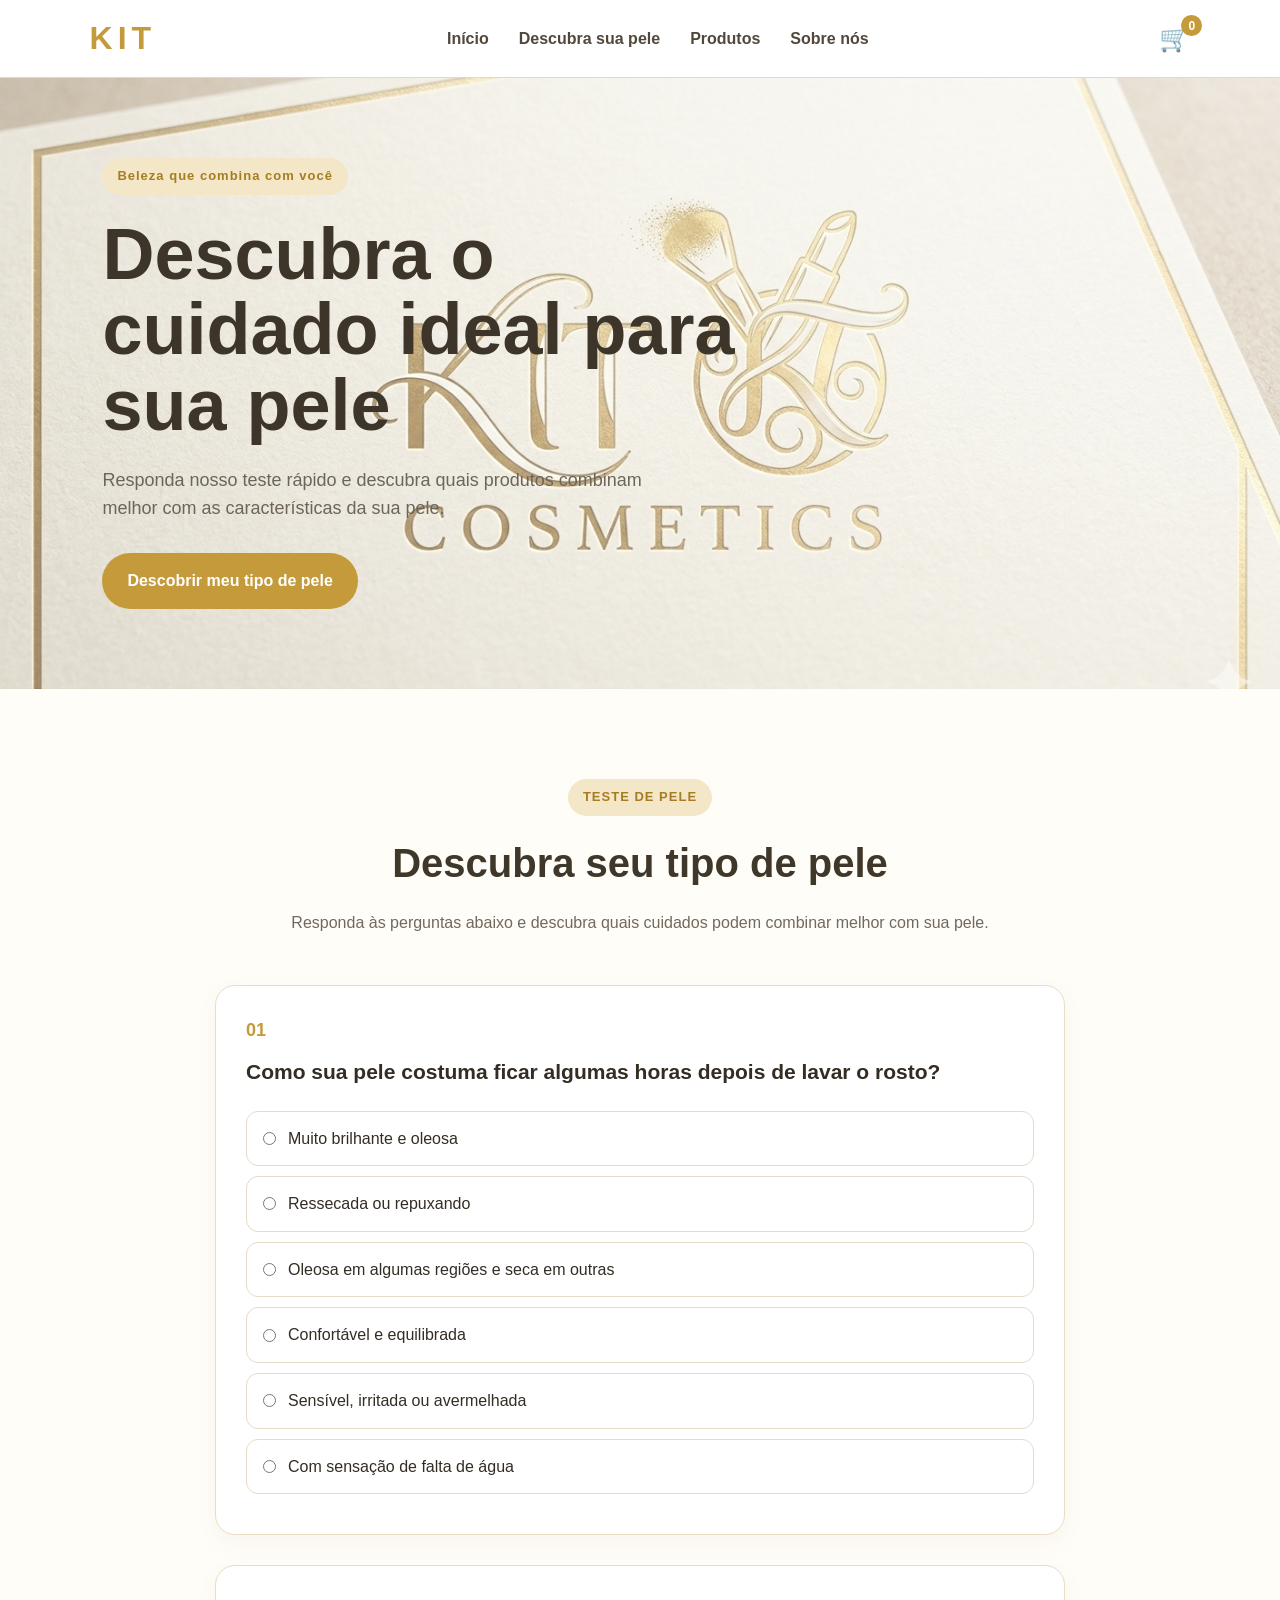
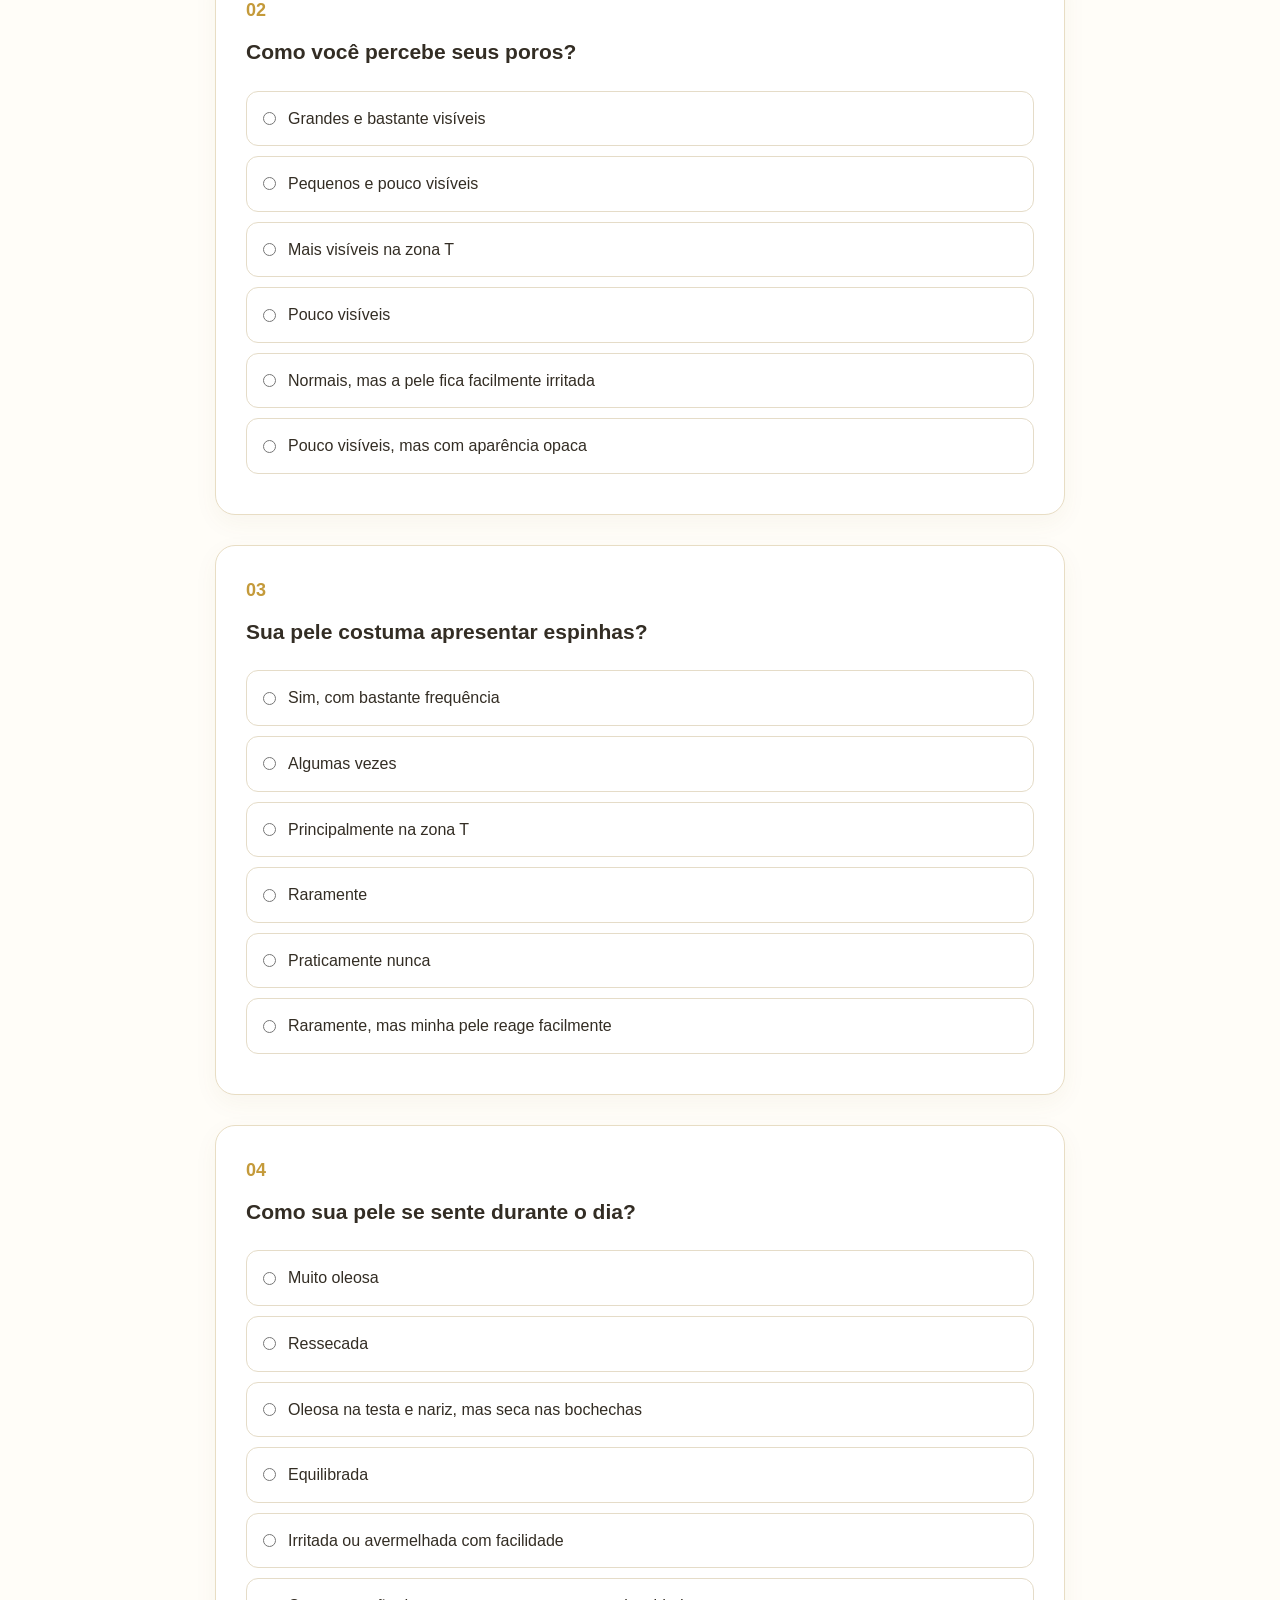
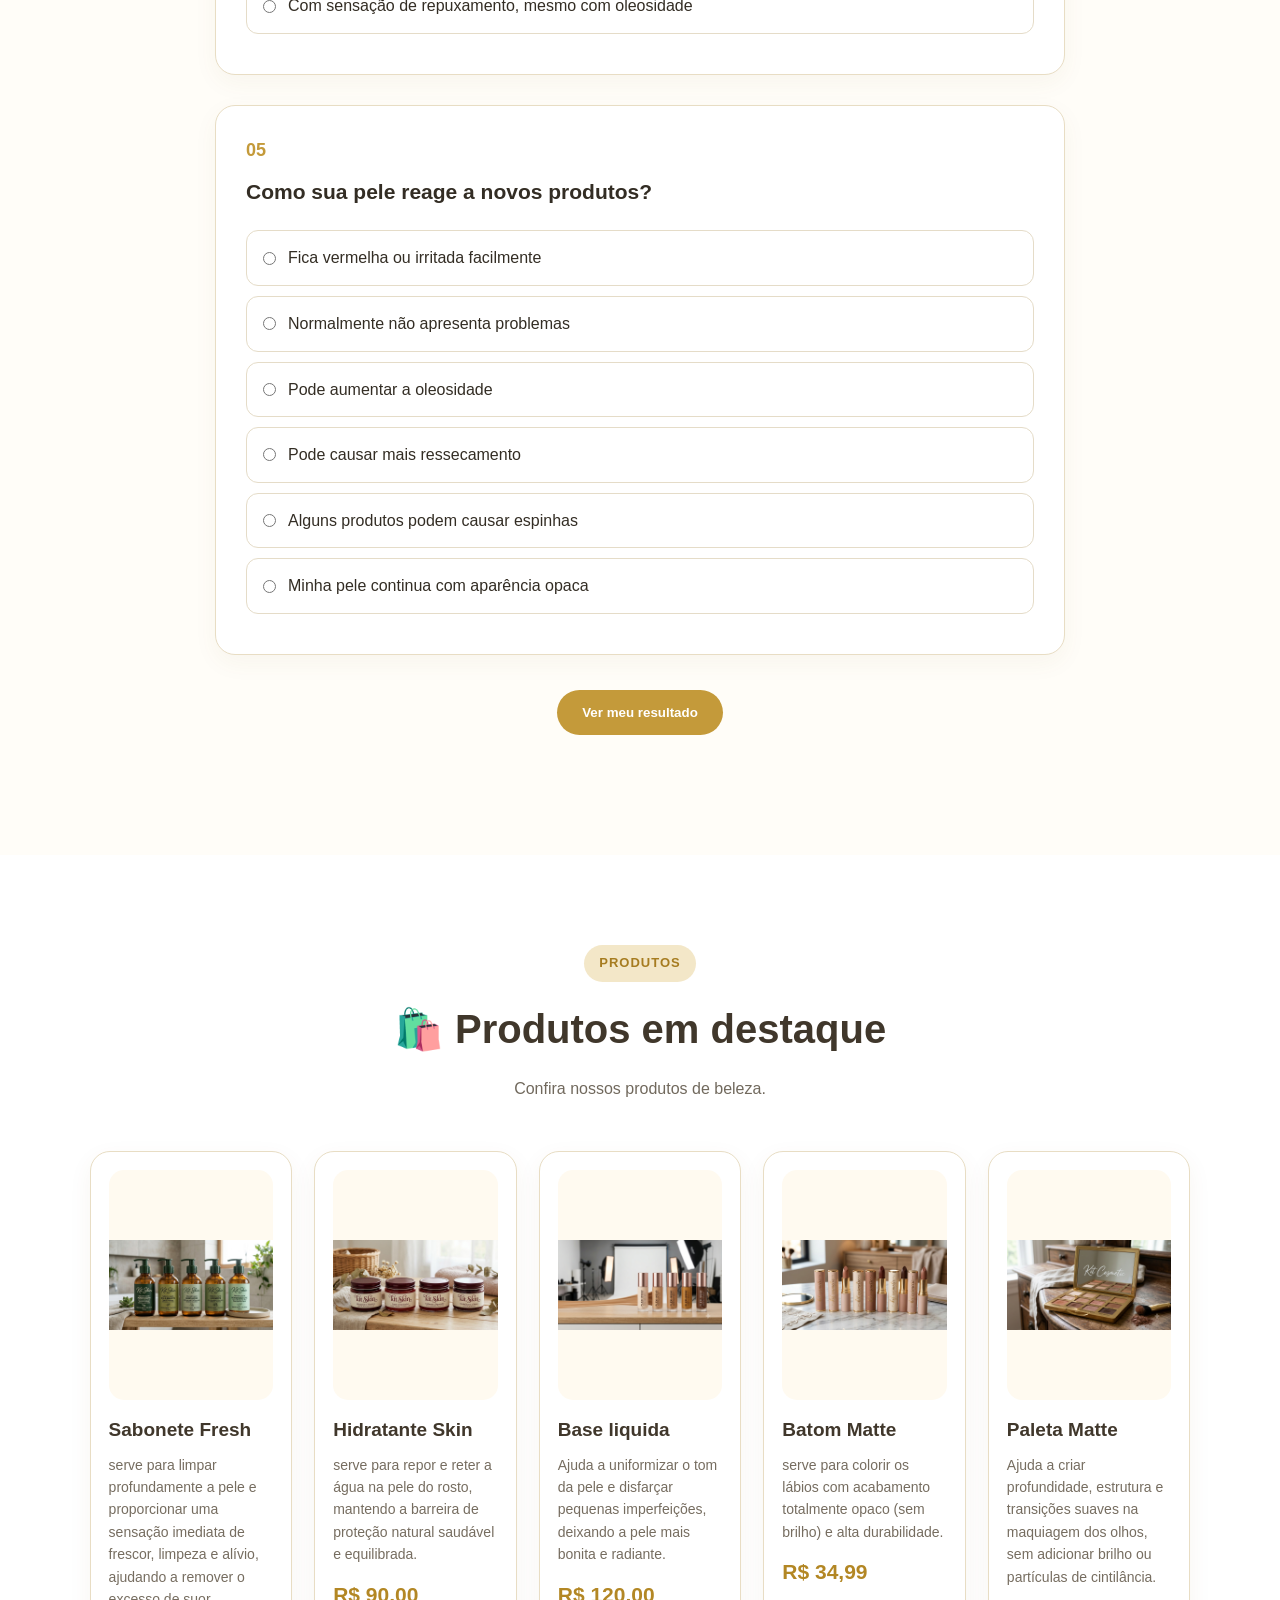
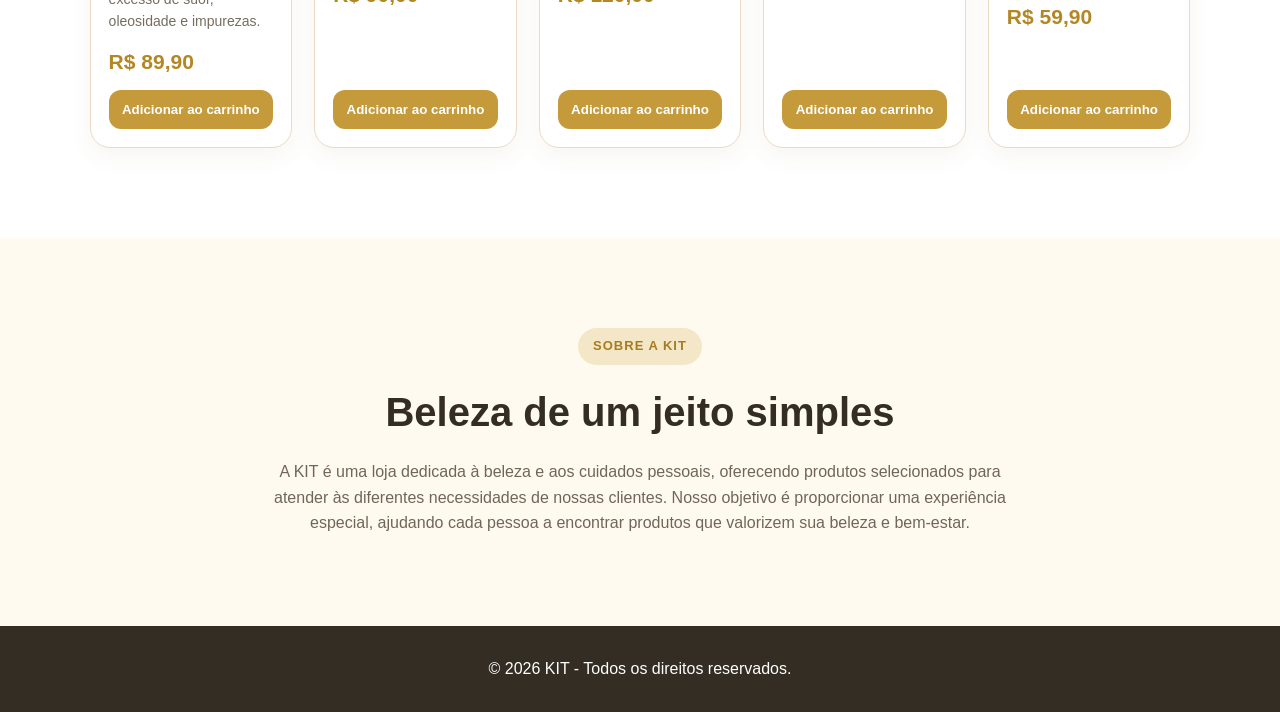
==== commit 87f85530: "nova nova versao" ====
--- a/index.html
+++ b/index.html
@@ -588,34 +588,34 @@
             <div class="produtos-container">
 
 
-                <!-- SÉRUM -->
+                <!-- SABONETE FACIAL-->
 
                 <article class="produto">
 
                     <div class="produto-imagem">
 
                         <img
-                            src="seruns.png"
+                            src="sabonetefacialfresh.pnj.jpg"
                             alt="Sérum facial"
                         >
 
                     </div>
 
                     <h3>
-                        Sérum Facial
+                        Sabonete Fresh
                     </h3>
 
                     <p>
-                        Ajuda a hidratar, nutrir e cuidar da pele, deixando-a mais viçosa, uniforme e saudável
+                         serve para limpar profundamente a pele e proporcionar uma sensação imediata de frescor, limpeza e alívio, ajudando a remover o excesso de suor, oleosidade e impurezas.
                     </p>
 
                     <span class="preco">
-                        R$ 49,90
+                        R$ 89,90
                     </span>
 
                     <button
                         class="btn-comprar"
-                        data-produto="Sérum Facial"
+                        data-produto="Sabonete fresh"
                     >
                         Adicionar ao carrinho
                     </button>
@@ -623,34 +623,34 @@
                 </article>
 
 
-                <!-- PÓ Compacto -->
+                <!-- HIDRATANTE FACIAL-->
 
                 <article class="produto">
 
                     <div class="produto-imagem">
 
                         <img
-                            src="pó.png"
-                            alt="Pó facial"
+                            src="hidratante facial skin.png.jpg.jpg"
+                            alt="hidratante skin"
                         >
 
                     </div>
 
                     <h3>
-                        Pó Facial
+                        Hidratante Skin
                     </h3>
 
                     <p>
-                         Ajuda a selar a maquiagem, controlar a oleosidade e deixar a pele mais uniforme e aveludada.
+                         serve para repor e reter a água na pele do rosto, mantendo a barreira de proteção natural saudável e equilibrada.
                     </p>
 
                     <span class="preco">
-                        R$ 39,90
+                        R$ 90,00
                     </span>
 
                     <button
                         class="btn-comprar"
-                        data-produto="Pó Facial"
+                        data-produto="hidratante"
                     >
                         Adicionar ao carrinho
                     </button>
@@ -680,7 +680,7 @@
                     </p>
 
                     <span class="preco">
-                        R$ 54,90
+                        R$ 120,00
                     </span>
 
                     <button
@@ -693,34 +693,34 @@
                 </article>
 
 
-                <!-- BLUSH -->
+                <!-- BATOM-->
 
                 <article class="produto">
 
                     <div class="produto-imagem">
 
                         <img
-                            src="blush.png"
-                            alt="Blush"
+                            src="batommatte.png.jpg"
+                            alt="batom matte"
                         >
 
                     </div>
 
                     <h3>
-                        Blush
+                        Batom Matte
                     </h3>
 
                     <p>
-                      Ajuda a dár um toque de cor e vida ao rosto, deixando a maquiagem mais delicada, saudável e radiante.
+                       serve para colorir os lábios com acabamento totalmente opaco (sem brilho) e alta durabilidade.
                     </p>
 
                     <span class="preco">
-                        R$ 34,90
+                        R$ 34,99
                     </span>
 
                     <button
                         class="btn-comprar"
-                        data-produto="Blush"
+                        data-produto="Batom"
                     >
                         Adicionar ao carrinho
                     </button>
@@ -728,34 +728,34 @@
                 </article>
 
 
-                <!-- MÁSCARA DE CÍLIOS -->
+                <!-- PALETA DE SOMBRA -->
 
                 <article class="produto">
 
                     <div class="produto-imagem">
 
                         <img
-                            src="cilios.png"
-                            alt="Máscara de cílios"
+                            src="paletadesombra.png.jpg.png"
+                            alt="paleta de sombra"
                         >
 
                     </div>
 
                     <h3>
-                        Máscara de Cílios
+                        Paleta Matte
                     </h3>
 
                     <p>
-                    Ajuda alongar, definir e dar volume aos cílios, deixando o olhar mais marcante e encantador. 
+                    Ajuda a criar profundidade, estrutura e transições suaves na maquiagem dos olhos, sem adicionar brilho ou partículas de cintilância.
                     </p>
 
                     <span class="preco">
-                        R$ 29,90
+                        R$ 59,90
                     </span>
 
                     <button
                         class="btn-comprar"
-                        data-produto="Máscara de Cílios"
+                        data-produto="Paleta de sombra"
                     >
                         Adicionar ao carrinho
                     </button>
@@ -863,5 +863,5 @@
     <!-- JAVASCRIPT -->
 
     <script src="script.js"></script>
-
-</body>
+               
+               </body>
--- a/styles.css
+++ b/styles.css
@@ -271,7 +271,7 @@
     margin: auto;
 
     display: grid;
-    grid-template-columns: repeat(5, 1fr);
+    grid-template-columns: repeat(5,1fr);
     gap: 22px;
 }
 
